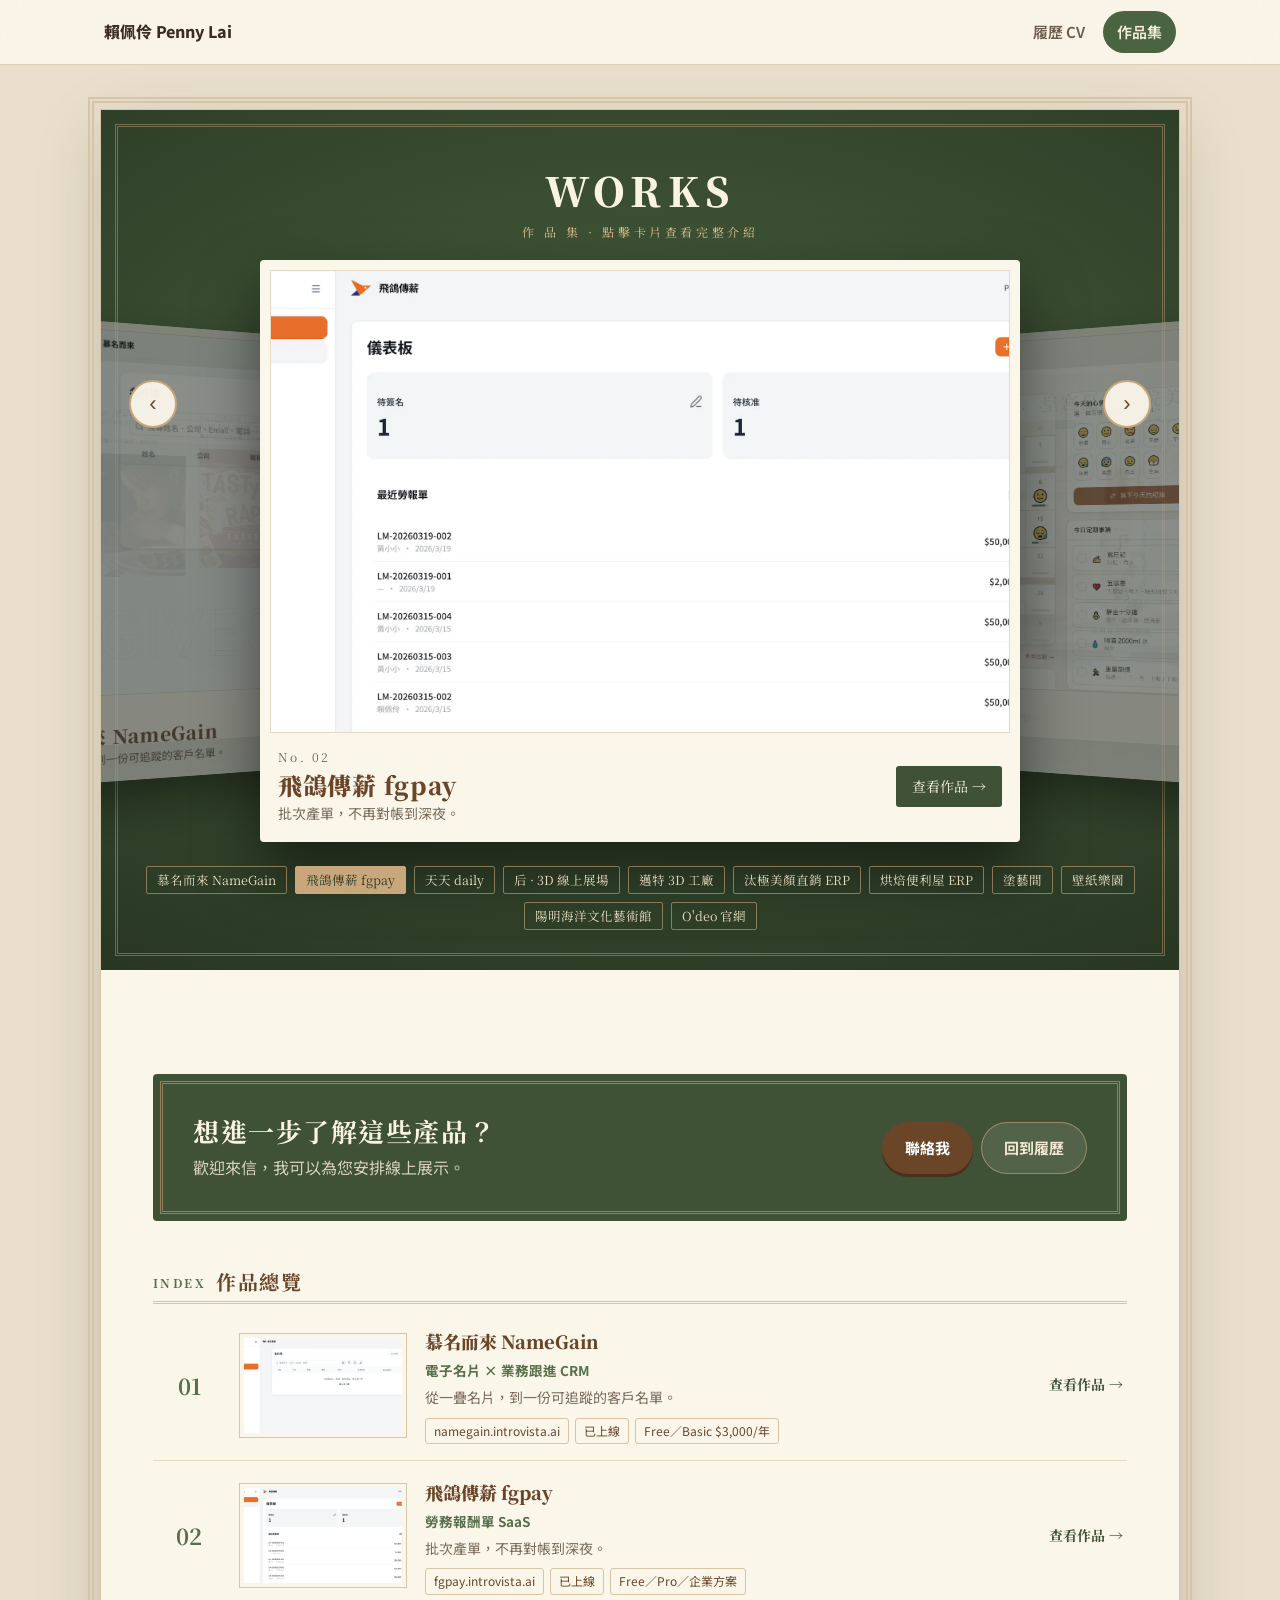
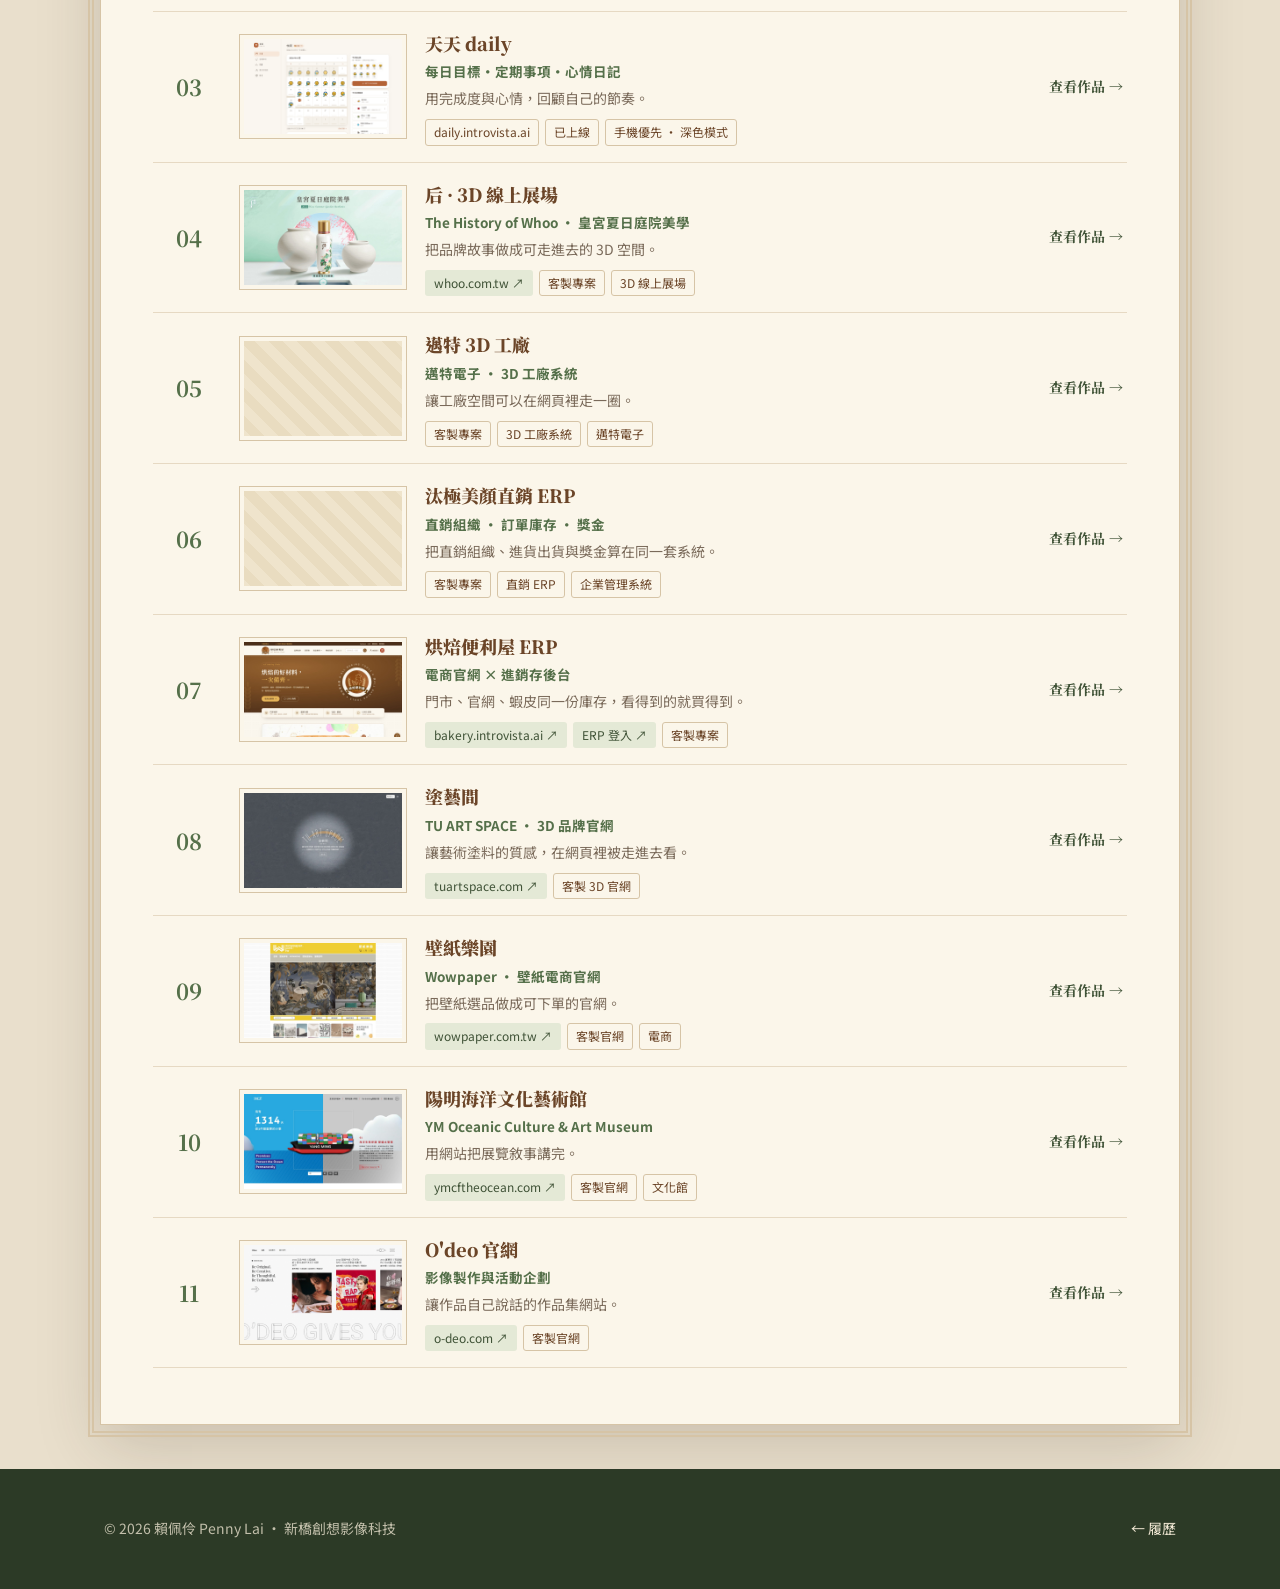
==== portfolio.html @ bb228ad2 "Add CV and portfolio static site Retro green/coffee CV page from 104 resume data, portfolio with lar" ====
<!doctype html>
<html lang="zh-Hant">
<head>
<meta charset="utf-8">
<meta name="viewport" content="width=device-width,initial-scale=1">
<title>賴佩伶 Penny Lai｜作品集</title>
<meta name="description" content="產品作品集：SaaS、客製 ERP、3D 展場與品牌官網。">
<link rel="icon" href="assets/logo/introvista-LOGO_v1.svg">
<link rel="preconnect" href="https://fonts.googleapis.com">
<link rel="preconnect" href="https://fonts.gstatic.com" crossorigin>
<link href="https://fonts.googleapis.com/css2?family=Noto+Sans+TC:wght@400;500;700;800&family=Noto+Serif+TC:wght@600;700;900&display=swap" rel="stylesheet">
<link rel="stylesheet" href="css/style.css">
<link rel="stylesheet" href="css/folio.css">
<link rel="stylesheet" href="css/carousel.css">
</head>
<body>

<header class="nav">
  <div class="wrap">
    <a class="brand" href="index.html">賴佩伶 Penny Lai</a>
    <nav class="nav-links">
      <a href="index.html">履歷 CV</a>
      <a href="portfolio.html" class="active">作品集</a>
    </nav>
  </div>
</header>

<article class="folio">


<section class="works-stage" aria-label="作品輪播">
  <div class="works-head"><h1>WORKS</h1><p>作 品 集 · 點擊卡片查看完整介紹</p></div>
  <div class="cf" id="cf"></div>
  <button class="cf-nav cf-prev" id="cf-prev" aria-label="上一個作品">‹</button>
  <button class="cf-nav cf-next" id="cf-next" aria-label="下一個作品">›</button>
  <div class="cf-dots" id="cf-dots"></div>
</section>

<div id="works-data">
<!-- ================= NAMEGAIN ================= -->
<section class="product" id="namegain" data-cover="assets/namegain/01.webp">
  <div class="wrap">
    <div class="folio-no">No. 01</div>
    <div class="p-head">
      <div>
        <img class="p-logo" src="assets/logo/namegain_logo.svg" alt="NameGain">
        <h2 class="p-title">慕名而來 NameGain<span>電子名片 × 業務跟進 CRM</span></h2>
        <p class="p-tagline">從一疊名片，到一份可追蹤的客戶名單。</p>
        <p class="p-desc">每位用戶都能免費建立自己的電子名片，透過 LINE、WhatsApp、Email 發送；收到名片的人會看到「免費製作我的電子名片」按鈕，形成病毒式擴散。業務端則能快速記錄每次交流，由 AI 自動產生破冰信，所有互動都留下軌跡。</p>
        <div class="p-meta"><span class="chip blue">namegain.introvista.ai</span><span class="chip orange">已上線</span><span class="chip">Free／Basic $3,000/年</span></div>
      </div>
      <div class="p-shot" data-lb><img src="assets/namegain/01.webp" alt="NameGain 名片簿"></div>
    </div>

    <div class="sub">
      <h3><i>FEATURES</i>功能特色</h3>
      <div class="grid g3">
        <div class="card feat"><div class="ic">01</div><h4>Linktree 式電子名片</h4><p>頭貼、標籤、聯絡按鈕、社群連結一頁呈現，附帶 Logo QR Code 可下載。</p></div>
        <div class="card feat"><div class="ic">02</div><h4>三步完成新增互動</h4><p>拍名片、語音口述交流內容，名片 OCR 與語音轉文字自動填入聯絡人欄位。</p></div>
        <div class="card feat"><div class="ic">03</div><h4>AI 破冰信</h4><p>以 Gemini 直接處理語音／圖片，生成 50 字左右的感謝或介紹信草稿，可一鍵寄出或複製到聊天。</p></div>
        <div class="card feat"><div class="ic">04</div><h4>名片簿與互動歷程</h4><p>首次／再訪自動合併，互動次數、標籤、備註與每次往來紀錄完整保存。</p></div>
        <div class="card feat"><div class="ic">05</div><h4>模板批次發信</h4><p>富文本信件模板、依標籤分群寄送，寄送狀態回寫聯絡人。</p></div>
        <div class="card feat"><div class="ic">06</div><h4>LINE 整合與待辦</h4><p>LINE LIFF／Webhook 分享名片，互動可轉為待辦事項追蹤。</p></div>
      </div>
    </div>

    <div class="sub">
      <h3><i>SCREENS</i>產品畫面</h3>
      <div class="gallery">
        <figure><img src="assets/namegain/01.webp" alt=""><figcaption>名片簿</figcaption></figure>
        <figure><img src="assets/namegain/02.webp" alt=""><figcaption>待辦事項：互動轉待辦追蹤</figcaption></figure>
      </div>
    </div>

    <div class="sub">
      <h3><i>DIFFERENTIATION</i>與市場的差異</h3>
      <div class="table-scroll">
      <table class="compare">
        <thead><tr><th></th><th>名片掃描 App</th><th>大型 CRM</th><th class="us">NameGain</th></tr></thead>
        <tbody>
          <tr><td>核心價值</td><td>把名片變成通訊錄</td><td>完整銷售管線</td><td class="us">交換名片後的「跟進」</td></tr>
          <tr><td>上手門檻</td><td>低</td><td>高，需導入與訓練</td><td class="us">三個按鈕內完成一次互動紀錄</td></tr>
          <tr><td>AI 輔助</td><td>OCR 辨識</td><td>多為進階付費</td><td class="us">OCR＋語音＋AI 破冰信</td></tr>
          <tr><td>用戶成長</td><td>靠廣告</td><td>靠業務銷售</td><td class="us">每張名片都是邀請，病毒式擴散</td></tr>
          <tr><td>在地通路</td><td>Email</td><td>Email</td><td class="us">LINE、WhatsApp、Email</td></tr>
          <tr><td>延伸</td><td>—</td><td>—</td><td class="us">與 fgpay 串接「數位足跡認證」</td></tr>
        </tbody>
      </table>
      </div>
    </div>

    <div class="sub">
      <h3><i>BUILD</i>技術與我的角色</h3>
      <div class="role-box">
        <div class="card"><h4>技術架構</h4><div class="chips"><span class="chip">Next.js</span><span class="chip">Supabase</span><span class="chip">Gemini API</span><span class="chip">LINE LIFF</span><span class="chip">Tiptap</span><span class="chip">Recharts</span><span class="chip">Cloud Run</span></div></div>
        <div class="card"><h4>我負責</h4><ul><li>病毒式成長機制與免費／付費額度設計</li><li>完整功能規格、QC 驗收清單</li><li>推薦計畫與新聞稿內容</li></ul></div>
      </div>
    </div>
  </div>
</section>

<!-- ================= FGPAY ================= -->
<section class="product" id="fgpay" data-cover="assets/fgpay/01.webp">
  <div class="wrap">
    <div class="folio-no">No. 02</div>
    <div class="p-head">
      <div>
        <img class="p-logo" src="assets/logo/fgpay-LOGO.svg" alt="fgpay">
        <h2 class="p-title">飛鴿傳薪 fgpay<span>勞務報酬單 SaaS</span></h2>
        <p class="p-tagline">批次產單，不再對帳到深夜。</p>
        <p class="p-desc">把勞務報酬單與發薪流程標準化：資方建立專案產生 QR Code，接案者掃碼填寫、手寫電子簽名、上傳證件；系統依 50 兼職薪資、9A 執行業務、9B 稿費等類型自動計算扣繳稅額與二代健保補充保費，財務與專案端看到同一份資料。</p>
        <div class="p-meta"><span class="chip blue">fgpay.introvista.ai</span><span class="chip orange">已上線</span><span class="chip">Free／Pro／企業方案</span></div>
      </div>
      <div class="p-shot" data-lb><img src="assets/fgpay/01.webp" alt="fgpay 儀表板"></div>
    </div>

    <div class="sub">
      <h3><i>FEATURES</i>功能特色</h3>
      <div class="grid g3">
        <div class="card feat"><div class="ic">01</div><h4>QR Code 掃碼填單</h4><p>每個專案一組加入連結與 QR Code，接案者手機掃碼即可填寫，免先註冊。</p></div>
        <div class="card feat"><div class="ic">02</div><h4>稅務自動計算</h4><p>依所得類別套用費用率、扣繳門檻與 2.11% 二代健保，計算結果以快照方式保存。</p></div>
        <div class="card feat"><div class="ic">03</div><h4>電子簽名與 PDF</h4><p>手寫簽名、身分證正反面上傳，自動產出正式勞報單 PDF，可整批 ZIP 下載。</p></div>
        <div class="card feat"><div class="ic">04</div><h4>狀態流程</h4><p>草稿 → 待簽名 → 已簽 → 已核准 → 已付款 → 作廢，分色顯示並提醒負責人。</p></div>
        <div class="card feat"><div class="ic">05</div><h4>一人多角</h4><p>同一帳號可同時是企業主、接案者與推廣夥伴，右上角切換視角。</p></div>
        <div class="card feat"><div class="ic">06</div><h4>夥伴分潤推廣</h4><p>推薦碼與分潤比例，搭配管理員後台的升級審核與分潤報表。</p></div>
      </div>
    </div>

    <div class="sub">
      <h3><i>SCREENS</i>產品畫面</h3>
      <div class="gallery">
        <figure><img src="assets/fgpay/01.webp" alt=""><figcaption>資方儀表板：待簽名／待核准</figcaption></figure>
        <figure><img src="assets/fgpay/02.webp" alt=""><figcaption>專案加入 QR Code</figcaption></figure>
        <figure><img src="assets/fgpay/03.webp" alt=""><figcaption>企業設定：方案與用量</figcaption></figure>
        <figure><img src="assets/fgpay/hero.webp" alt=""><figcaption>產品主視覺</figcaption></figure>
      </div>
    </div>

    <div class="sub">
      <h3><i>DIFFERENTIATION</i>與市場的差異</h3>
      <div class="table-scroll">
      <table class="compare">
        <thead><tr><th></th><th>紙本／Excel</th><th>一般薪資系統</th><th class="us">fgpay</th></tr></thead>
        <tbody>
          <tr><td>服務對象</td><td>—</td><td>正職員工</td><td class="us">短期人力、講師、接案者</td></tr>
          <tr><td>收件方式</td><td>紙本來回、補件</td><td>HR 手動建檔</td><td class="us">掃碼自填＋電子簽名＋證件上傳</td></tr>
          <tr><td>扣繳計算</td><td>人工查表易錯</td><td>多不支援 9A/9B</td><td class="us">依所得類別自動計算稅額與二代健保</td></tr>
          <tr><td>稽核留存</td><td>版本混亂</td><td>有</td><td class="us">簽署當下個資與金額快照，不可回溯竄改</td></tr>
          <tr><td>價格</td><td>人力成本</td><td>按人頭月費</td><td class="us">免費開始，依用量升級</td></tr>
        </tbody>
      </table>
      </div>
    </div>

    <div class="sub">
      <h3><i>BUILD</i>技術與我的角色</h3>
      <div class="role-box">
        <div class="card"><h4>技術架構</h4><div class="chips"><span class="chip">Next.js 14</span><span class="chip">shadcn/ui</span><span class="chip">Supabase</span><span class="chip">Zod / React Hook Form</span><span class="chip">Zustand</span><span class="chip">jsPDF</span><span class="chip">signature canvas</span><span class="chip">Resend</span></div></div>
        <div class="card"><h4>我負責</h4><ul><li>台灣勞報稅務規則整理與資料模型（Discriminated Union）</li><li>UI 設計系統 v1–v3，後續成為所有產品共用規範</li><li>全站 QC 檢查清單與驗收</li></ul></div>
      </div>
    </div>
  </div>
</section>

<!-- ================= DAILY ================= -->
<section class="product" id="daily" data-cover="assets/daily/desktop-home.png">
  <div class="wrap">
    <div class="folio-no">No. 03</div>
    <div class="p-head">
      <div>
        <img class="p-logo" src="assets/logo/daily-icon.svg" alt="daily">
        <h2 class="p-title">天天 daily<span>每日目標・定期事項・心情日記</span></h2>
        <p class="p-tagline">用完成度與心情，回顧自己的節奏。</p>
        <p class="p-desc">把今天的目標、例行事項與心情寫在同一本日記。日曆上以表情圖樣呈現每天的心情，可選擇一般日記、五感恩、觀心書等不同書寫格式，並能把紀錄分享給親友或匯出成圖片。</p>
        <div class="p-meta"><span class="chip blue">daily.introvista.ai</span><span class="chip orange">已上線</span><span class="chip">手機優先 · 深色模式</span></div>
      </div>
      <div class="p-shot" data-lb style="max-width:360px;justify-self:center"><img src="assets/daily/home.png" alt="天天 日曆首頁"></div>
    </div>

    <div class="sub">
      <h3><i>FEATURES</i>功能特色</h3>
      <div class="grid g3">
        <div class="card feat"><div class="ic">01</div><h4>心情日曆</h4><p>每日以表情圖樣標記，連續記錄天數激勵持續書寫。</p></div>
        <div class="card feat"><div class="ic">02</div><h4>多種書寫格式</h4><p>自由日記、五感恩、觀心書等模板，依當天狀態切換。</p></div>
        <div class="card feat"><div class="ic">03</div><h4>定期事項打卡</h4><p>每日／每週重複項目自動出現，完成度累計成趨勢。</p></div>
        <div class="card feat"><div class="ic">04</div><h4>回顧分析</h4><p>心情與書寫量折線圖，看出哪一段節奏走偏。</p></div>
        <div class="card feat"><div class="ic">05</div><h4>分享與匯出</h4><p>指定親友收件人分享紀錄，或把一週節奏匯出成圖片。</p></div>
        <div class="card feat"><div class="ic">06</div><h4>贊助與點數</h4><p>信用卡／超商代碼贊助，串接金流與電子發票。</p></div>
      </div>
    </div>

    <div class="sub">
      <h3><i>SCREENS</i>產品畫面</h3>
      <div class="gallery phones">
        <figure><img src="assets/daily/home.png" alt=""><figcaption>心情日曆</figcaption></figure>
        <figure><img src="assets/daily/entry.png" alt=""><figcaption>撰寫紀錄</figcaption></figure>
        <figure><img src="assets/daily/routines.png" alt=""><figcaption>定期事項</figcaption></figure>
        <figure><img src="assets/daily/insights.png" alt=""><figcaption>回顧分析</figcaption></figure>
        <figure><img src="assets/daily/shared.png" alt=""><figcaption>分享給親友</figcaption></figure>
        <figure><img src="assets/daily/settings.png" alt=""><figcaption>設定</figcaption></figure>
        <figure><img src="assets/daily/support-mobile.png" alt=""><figcaption>贊助支持</figcaption></figure>
      </div>
      <div class="gallery" style="margin-top:16px">
        <figure><img src="assets/daily/desktop-home.png" alt=""><figcaption>桌機版首頁</figcaption></figure>
        <figure><img src="assets/daily/chart-mood.png" alt=""><figcaption>心情趨勢圖</figcaption></figure>
      </div>
    </div>

    <div class="sub">
      <h3><i>DIFFERENTIATION</i>與市場的差異</h3>
      <div class="table-scroll">
      <table class="compare">
        <thead><tr><th></th><th>日記 App</th><th>習慣追蹤 App</th><th class="us">天天</th></tr></thead>
        <tbody>
          <tr><td>內容</td><td>只有文字</td><td>只有打勾</td><td class="us">日記＋定期事項＋心情合一</td></tr>
          <tr><td>書寫引導</td><td>空白頁</td><td>無</td><td class="us">五感恩、觀心書等華人熟悉的格式</td></tr>
          <tr><td>回顧</td><td>翻舊文</td><td>連續天數</td><td class="us">心情日曆＋完成度與心情折線</td></tr>
          <tr><td>社交</td><td>私密</td><td>排行榜</td><td class="us">指定親友分享、匯出圖片</td></tr>
        </tbody>
      </table>
      </div>
    </div>
    <div class="sub">
      <h3><i>BUILD</i>技術與我的角色</h3>
      <div class="role-box">
        <div class="card"><h4>技術架構</h4><div class="chips"><span class="chip">Next.js</span><span class="chip">React</span><span class="chip">Supabase</span><span class="chip">RWD 手機優先</span><span class="chip">深色模式</span><span class="chip">金流／電子發票串接</span><span class="chip">Cloud Run</span></div></div>
        <div class="card"><h4>我負責</h4><ul><li>產品規格：日記格式、心情日曆與定期事項流程</li><li>UI 設計系統延伸與深色模式規則</li><li>贊助金流、超商代碼與發票串接</li></ul></div>
      </div>
    </div>

  </div>
</section>

<!-- ================= WHOO ================= -->
<section class="product" id="whoo" data-cover="assets/works/whoo-shot.jpg" data-anim="assets/works/whoo.gif">
  <div class="wrap">
    <div class="folio-no">No. 04</div>
    <div class="p-head">
      <div>
        <h2 class="p-title">后 · 3D 線上展場<span>The History of Whoo · 皇宮夏日庭院美學</span></h2>
        <p class="p-tagline">把品牌故事做成可走進去的 3D 空間。</p>
        <p class="p-desc">為韓國皇室御用保養品牌「后」打造的網頁 3D 線上展場。訪客不必下載 App，打開瀏覽器即可漫遊皇宮夏日庭院，進入香遠亭、皇后梳妝室與藏寶閣，以空間敘事認識產品與品牌美學。負責規格、互動流程與介面，並以 2D／3D 網頁技術完成上線。</p>
        <div class="p-meta">
          <span class="chip blue"><a href="https://whoo.com.tw/202207_summer_garden/?openExternalBrowser=1" target="_blank" rel="noopener">whoo.com.tw ↗</a></span>
          <span class="chip orange">客製專案</span>
          <span class="chip">3D 線上展場</span>
        </div>
      </div>
      <div>
        <div class="p-shot" data-lb><img src="assets/works/whoo-shot.jpg" alt="后 皇宮夏日庭院美學 3D 線上展場"></div>
        <p class="mock-note"><a href="https://whoo.com.tw/202207_summer_garden/?openExternalBrowser=1" target="_blank" rel="noopener">開啟線上展場</a></p>
      </div>
    </div>

    <div class="sub">
      <h3><i>FEATURES</i>功能特色</h3>
      <div class="grid g3">
        <div class="card feat"><div class="ic">01</div><h4>瀏覽器即可進入</h4><p>無需安裝 App，手機與桌機打開網址就能逛展。</p></div>
        <div class="card feat"><div class="ic">02</div><h4>三座主題展區</h4><p>香遠亭、皇后梳妝室、藏寶閣，以空間動線帶出品牌故事。</p></div>
        <div class="card feat"><div class="ic">03</div><h4>3D 空間敘事</h4><p>把平面活動頁改成可漫遊的庭院，讓訪客用走動取代滑動。</p></div>
        <div class="card feat"><div class="ic">04</div><h4>品牌美學還原</h4><p>對齊后的皇室庭院調性，從導覽列到空間配色維持一致。</p></div>
        <div class="card feat"><div class="ic">05</div><h4>互動導覽</h4><p>點選展區切換場景，導覽與探索並行，適合活動期間的品牌體驗。</p></div>
        <div class="card feat"><div class="ic">06</div><h4>活動型上線</h4><p>配合 2022 夏日活動檔期上線，作為品牌期間限定的數位展場。</p></div>
      </div>
    </div>
    <div class="sub">
      <h3><i>SCREENS</i>運作畫面</h3>
      <figure class="live-shot"><img src="assets/works/whoo.gif" alt="" loading="lazy"><figcaption>網站實際運作畫面（GIF）</figcaption></figure>
      <div class="gallery" style="margin-top:22px"><figure><img src="assets/works/whoo-shot.jpg" alt="" loading="lazy"><figcaption>首頁畫面</figcaption></figure><figure><img src="assets/whoo/banner.png" alt=""><figcaption>活動主視覺</figcaption></figure></div>
    </div>

    <div class="sub">
      <h3><i>DIFFERENTIATION</i>與市場的差異</h3>
      <div class="table-scroll">
      <table class="compare">
        <thead><tr><th></th><th>平面活動頁</th><th>360° 環景導覽</th><th class="us">后 3D 線上展場</th></tr></thead>
        <tbody>
          <tr><td>體驗方式</td><td>上下滑動瀏覽</td><td>定點轉動視角</td><td class="us">在 3D 庭院中自由漫遊</td></tr>
          <tr><td>品牌敘事</td><td>圖文排列</td><td>單一場景</td><td class="us">三座展區串成空間動線</td></tr>
          <tr><td>進入門檻</td><td>低</td><td>低</td><td class="us">瀏覽器即可，免安裝 App</td></tr>
          <tr><td>互動深度</td><td>點擊連結</td><td>轉動畫面</td><td class="us">展區切換＋互動導覽</td></tr>
        </tbody>
      </table>
      </div>
    </div>

    <div class="sub">
      <h3><i>BUILD</i>技術與我的角色</h3>
      <div class="role-box">
        <div class="card"><h4>技術架構</h4><div class="chips"><span class="chip">Three.js（WebGL）</span><span class="chip">jQuery</span><span class="chip">RWD 手機／桌機</span><span class="chip">活動頁上線</span></div></div>
        <div class="card"><h4>我負責</h4><ul><li>線上展場規格與互動流程</li><li>展區動線與介面設計</li><li>以 2D／3D 網頁技術完成上線</li></ul></div>
      </div>
    </div>

  </div>
</section>

<!-- ================= MIGHT ================= -->
<section class="product" id="might">
  <div class="wrap">
    <div class="folio-no">No. 05</div>
    <div class="p-head">
      <div>
        <h2 class="p-title">邁特 3D 工廠<span>邁特電子 · 3D 工廠系統</span></h2>
        <p class="p-tagline">讓工廠空間可以在網頁裡走一圈。</p>
        <p class="p-desc">為邁特電子客製的 3D 工廠系統。把廠區空間做成可瀏覽的 3D 場景，讓訪客與內部人員不必到現場，就能理解產線配置與空間動線。規格、互動流程與介面由我規劃，並以 3D 網頁技術完成上線。</p>
        <div class="p-meta"><span class="chip orange">客製專案</span><span class="chip">3D 工廠系統</span><span class="chip">邁特電子</span></div>
      </div>
      <div>
        <div class="mock" aria-label="邁特 3D 工廠示意">
          <div class="mock-bar"><i></i><i></i><i></i><span>Mighty · 3D Factory</span></div>
          <div class="mock-body" style="grid-template-columns:1fr;min-height:220px">
            <div class="mock-main">
              <div class="mock-kpis"><div><small>場景</small><b>廠區</b></div><div><small>視角</small><b>漫遊</b></div><div><small>用途</small><b>導覽</b></div></div>
              <div class="mock-rows"><div>產線空間<em>3D</em></div><div>機台配置<em>可瀏覽</em></div><div>工廠動線<em>網頁進入</em></div></div>
            </div>
          </div>
        </div>
      </div>
    </div>
    <div class="sub">
      <h3><i>FEATURES</i>功能特色</h3>
      <div class="grid g3">
        <div class="card feat"><div class="ic">01</div><h4>廠區 3D 重建</h4><p>將實體工廠轉成可在瀏覽器開啟的空間，不用安裝額外軟體。</p></div>
        <div class="card feat"><div class="ic">02</div><h4>產線與動線導覽</h4><p>以走動取代平面圖，讓空間關係一次看懂。</p></div>
        <div class="card feat"><div class="ic">03</div><h4>對外展示／對內說明</h4><p>適合參訪、說明會與內部教育，減少到廠溝通成本。</p></div>
      </div>
    </div>
    <div class="sub">
      <h3><i>DIFFERENTIATION</i>與市場的差異</h3>
      <div class="table-scroll">
      <table class="compare">
        <thead><tr><th></th><th>平面圖／簡報</th><th>到廠參訪</th><th class="us">邁特 3D 工廠</th></tr></thead>
        <tbody>
          <tr><td>空間理解</td><td>需自行想像</td><td>直觀但需到場</td><td class="us">網頁內直觀漫遊</td></tr>
          <tr><td>時間成本</td><td>低</td><td>高（交通與接待）</td><td class="us">低，隨時開啟</td></tr>
          <tr><td>分享方式</td><td>寄送檔案</td><td>無法分享</td><td class="us">一個連結即可分享</td></tr>
          <tr><td>適用情境</td><td>內部文件</td><td>重要參訪</td><td class="us">參訪前導覽、說明會、內部教育</td></tr>
        </tbody>
      </table>
      </div>
    </div>

    <div class="sub">
      <h3><i>BUILD</i>技術與我的角色</h3>
      <div class="role-box">
        <div class="card"><h4>技術架構</h4><div class="chips"><span class="chip">3D 網頁（WebGL）</span><span class="chip">場景導覽互動</span><span class="chip">RWD</span></div></div>
        <div class="card"><h4>我負責</h4><ul><li>系統規格與互動流程規劃</li><li>介面設計</li><li>3D 網頁技術實作與上線</li></ul></div>
      </div>
    </div>

  </div>
</section>

<!-- ================= TAICHI ================= -->
<section class="product" id="taichi">
  <div class="wrap">
    <div class="folio-no">No. 06</div>
    <div class="p-head">
      <div>
        <h2 class="p-title">汰極美顏直銷 ERP<span>直銷組織 · 訂單庫存 · 獎金</span></h2>
        <p class="p-tagline">把直銷組織、進貨出貨與獎金算在同一套系統。</p>
        <p class="p-desc">為美顏直銷品牌「汰極美顏」客製的 ERP。直銷產業的痛點是會員層級、推薦關係、訂單與獎金彼此綁在一起，一般進銷存無法一次處理。系統依組織流程設計模組與權限，讓訂單、庫存與獎金可在同一平台追蹤。</p>
        <div class="p-meta"><span class="chip orange">客製專案</span><span class="chip">直銷 ERP</span><span class="chip">企業管理系統</span></div>
      </div>
      <div>
        <div class="mock" aria-label="直銷 ERP 示意">
          <div class="mock-bar"><i></i><i></i><i></i><span>汰極美顏 ERP</span></div>
          <div class="mock-body">
            <div class="mock-side"><b class="on">總覽</b><b>會員</b><b>訂單</b><b>庫存</b><b>獎金</b></div>
            <div class="mock-main">
              <div class="mock-kpis"><div><small>訂單</small><b>▲</b></div><div><small>庫存</small><b>▲</b></div><div><small>獎金</small><b>▲</b></div></div>
              <div class="mock-rows"><div>直銷會員與推薦關係<em>組織</em></div><div>進銷存與出貨<em>庫存</em></div><div>獎金與層級結算<em>結算</em></div></div>
            </div>
          </div>
        </div>
      </div>
    </div>
    <div class="sub">
      <h3><i>FEATURES</i>功能特色</h3>
      <div class="grid g3">
        <div class="card feat"><div class="ic">01</div><h4>直銷組織</h4><p>會員層級與推薦關係可查，權責留在系統裡而不是 Excel。</p></div>
        <div class="card feat"><div class="ic">02</div><h4>訂單與庫存</h4><p>進貨、出貨、庫存連動，避免只記業績、漏記貨況。</p></div>
        <div class="card feat"><div class="ic">03</div><h4>獎金同平台</h4><p>獎金與層級規則寫進系統，與訂單一起追蹤，減少對帳。</p></div>
      </div>
    </div>
    <div class="sub">
      <h3><i>DIFFERENTIATION</i>與市場的差異</h3>
      <div class="table-scroll">
      <table class="compare">
        <thead><tr><th></th><th>一般進銷存</th><th>Excel 管理</th><th class="us">汰極美顏 ERP</th></tr></thead>
        <tbody>
          <tr><td>組織關係</td><td>不支援</td><td>人工維護、易出錯</td><td class="us">會員層級與推薦關係內建</td></tr>
          <tr><td>獎金計算</td><td>需另外計算</td><td>公式易錯、難稽核</td><td class="us">規則寫進系統，與訂單一起結算</td></tr>
          <tr><td>訂單與庫存</td><td>有</td><td>分散在多份檔案</td><td class="us">進貨、出貨、庫存連動</td></tr>
          <tr><td>權限</td><td>通用角色</td><td>無</td><td class="us">依直銷組織流程設計模組與權限</td></tr>
        </tbody>
      </table>
      </div>
    </div>

    <div class="sub">
      <h3><i>BUILD</i>技術與我的角色</h3>
      <div class="role-box">
        <div class="card"><h4>技術架構</h4><div class="chips"><span class="chip">Web ERP</span><span class="chip">角色權限</span><span class="chip">訂單／庫存模組</span><span class="chip">獎金結算</span><span class="chip">報表</span></div></div>
        <div class="card"><h4>我負責</h4><ul><li>直銷流程訪談與需求整理</li><li>模組與權限架構設計</li><li>介面設計與系統上線</li></ul></div>
      </div>
    </div>

  </div>
</section>

<!-- ================= BAKERY ================= -->
<section class="product" id="bakery" data-cover="assets/works/bakery-shot.jpg" data-anim="assets/works/bakery.gif">
  <div class="wrap">
    <div class="folio-no">No. 07</div>
    <div class="p-head">
      <div>
        <h2 class="p-title">烘焙便利屋 ERP<span>電商官網 × 進銷存後台</span></h2>
        <p class="p-tagline">門市、官網、蝦皮同一份庫存，看得到的就買得到。</p>
        <p class="p-desc">為烘焙材料行「烘焙便利屋」建置電商與 ERP。前台販售原料、器具、模具與包裝；後台管理商品、訂單與庫存。冷藏／冷凍與常溫分箱寄送，門市與網路共用庫存，避免超賣。負責規格、介面與系統上線。</p>
        <div class="p-meta">
          <span class="chip blue"><a href="https://bakery.introvista.ai/" target="_blank" rel="noopener">bakery.introvista.ai ↗</a></span>
          <span class="chip blue"><a href="https://erp.bakery.introvista.ai/login" target="_blank" rel="noopener">ERP 登入 ↗</a></span>
          <span class="chip orange">客製專案</span>
        </div>
      </div>
      <div class="p-shot" data-lb><img src="assets/works/bakery.jpg" alt="烘焙便利屋官網"></div>
    </div>
    <div class="sub">
      <h3><i>FEATURES</i>功能特色</h3>
      <div class="grid g3">
        <div class="card feat"><div class="ic">01</div><h4>通路庫存合一</h4><p>門市、官網、蝦皮同一份庫存，前台賣得出去、後台扣得到帳。</p></div>
        <div class="card feat"><div class="ic">02</div><h4>溫層分箱出貨</h4><p>冷藏、冷凍與常溫分開寄送，符合烘焙材料的物流需求。</p></div>
        <div class="card feat"><div class="ic">03</div><h4>前台＋ERP</h4><p>購物網站與管理後台分開網域，店員與顧客各走各的入口。</p></div>
      </div>
    </div>
    <div class="sub">
      <h3><i>SCREENS</i>運作畫面</h3>
      <figure class="live-shot"><img src="assets/works/bakery.gif" alt="" loading="lazy"><figcaption>網站實際運作畫面（GIF）</figcaption></figure>
      <div class="gallery" style="margin-top:22px"><figure><img src="assets/works/bakery-shot.jpg" alt="" loading="lazy"><figcaption>首頁畫面</figcaption></figure></div>
    </div>

    <div class="sub">
      <h3><i>DIFFERENTIATION</i>與市場的差異</h3>
      <div class="table-scroll">
      <table class="compare">
        <thead><tr><th></th><th>綜合電商平台</th><th>單純門市 POS</th><th class="us">烘焙便利屋</th></tr></thead>
        <tbody>
          <tr><td>庫存</td><td>各平台各一份</td><td>只管門市</td><td class="us">門市＋官網＋蝦皮同一份庫存</td></tr>
          <tr><td>物流</td><td>統一運費規則</td><td>—</td><td class="us">冷藏、冷凍、常溫分箱寄送</td></tr>
          <tr><td>後台</td><td>平台後台</td><td>POS 機</td><td class="us">自有 ERP 管商品、訂單與庫存</td></tr>
          <tr><td>品牌</td><td>平台樣板</td><td>—</td><td class="us">自有網域與品牌形象</td></tr>
        </tbody>
      </table>
      </div>
    </div>

    <div class="sub">
      <h3><i>BUILD</i>技術與我的角色</h3>
      <div class="role-box">
        <div class="card"><h4>技術架構</h4><div class="chips"><span class="chip">Next.js</span><span class="chip">React</span><span class="chip">電商前台</span><span class="chip">ERP 後台（獨立網域）</span><span class="chip">LINE 詢問</span></div></div>
        <div class="card"><h4>我負責</h4><ul><li>電商與 ERP 系統規格</li><li>前台與後台介面設計</li><li>系統建置與上線</li></ul></div>
      </div>
    </div>

  </div>
</section>

<!-- ================= TUART ================= -->
<section class="product" id="tuart" data-cover="assets/works/tuart-shot.jpg" data-anim="assets/works/tuart.gif">
  <div class="wrap">
    <div class="folio-no">No. 08</div>
    <div class="p-head">
      <div>
        <h2 class="p-title">塗藝間<span>TU ART SPACE · 3D 品牌官網</span></h2>
        <p class="p-tagline">讓藝術塗料的質感，在網頁裡被走進去看。</p>
        <p class="p-desc">為藝術塗料品牌「塗藝間」製作 3D 官網。品牌主打漆塗料建材、油漆工程與彩繪美學，官網不只放平面作品，而是用 3D／空間瀏覽讓訪客感受牆面質地與空間氛圍。負責網站規格、互動與上線。</p>
        <div class="p-meta">
          <span class="chip blue"><a href="https://www.tuartspace.com/" target="_blank" rel="noopener">tuartspace.com ↗</a></span>
          <span class="chip orange">客製 3D 官網</span>
        </div>
      </div>
      <div>
        <div class="p-shot" data-lb><img src="assets/works/tuart-shot.jpg" alt="塗藝間 3D 官網首頁"></div>
        <p class="mock-note"><a href="https://www.tuartspace.com/" target="_blank" rel="noopener">開啟官網</a></p>
      </div>
    </div>
    <div class="sub">
      <h3><i>FEATURES</i>功能特色</h3>
      <div class="grid g3">
        <div class="card feat"><div class="ic">01</div><h4>3D 空間首頁</h4><p>以 Three.js 場景呈現品牌，進站即感受牆面質地與空間氛圍。</p></div>
        <div class="card feat"><div class="ic">02</div><h4>品牌導覽</h4><p>ABOUT、WORKS、COURSE 分區，作品與課程各自整理。</p></div>
        <div class="card feat"><div class="ic">03</div><h4>預約入口</h4><p>右上角 BOOK 預約按鈕，從欣賞直接走到詢問。</p></div>
        <div class="card feat"><div class="ic">04</div><h4>三大服務</h4><p>漆塗料建材、油漆工程、彩繪美學，一眼看懂品牌範圍。</p></div>
        <div class="card feat"><div class="ic">05</div><h4>沉浸式動態</h4><p>載入與轉場動畫，讓網站本身就像一件作品。</p></div>
        <div class="card feat"><div class="ic">06</div><h4>RWD</h4><p>手機與桌機都能完整瀏覽 3D 內容。</p></div>
      </div>
    </div>

    <div class="sub">
      <h3><i>SCREENS</i>運作畫面</h3>
      <figure class="live-shot"><img src="assets/works/tuart.gif" alt="" loading="lazy"><figcaption>網站實際運作畫面（GIF）</figcaption></figure>
      <div class="gallery" style="margin-top:22px"><figure><img src="assets/works/tuart-shot.jpg" alt="" loading="lazy"><figcaption>首頁畫面</figcaption></figure></div>
    </div>

    <div class="sub">
      <h3><i>DIFFERENTIATION</i>與市場的差異</h3>
      <div class="table-scroll">
      <table class="compare">
        <thead><tr><th></th><th>一般形象官網</th><th>社群粉專</th><th class="us">塗藝間 3D 官網</th></tr></thead>
        <tbody>
          <tr><td>質感呈現</td><td>平面照片</td><td>貼文照片</td><td class="us">3D 空間感受牆面質地</td></tr>
          <tr><td>作品整理</td><td>相簿式</td><td>被時間軸洗掉</td><td class="us">作品、課程分類呈現</td></tr>
          <tr><td>品牌印象</td><td>樣板化</td><td>—</td><td class="us">沉浸式首頁，網站即作品</td></tr>
          <tr><td>轉換</td><td>聯絡表單</td><td>私訊</td><td class="us">BOOK 預約入口</td></tr>
        </tbody>
      </table>
      </div>
    </div>

    <div class="sub">
      <h3><i>BUILD</i>技術與我的角色</h3>
      <div class="role-box">
        <div class="card"><h4>技術架構</h4><div class="chips"><span class="chip">Next.js</span><span class="chip">React</span><span class="chip">Three.js（WebGL）</span><span class="chip">RWD</span></div></div>
        <div class="card"><h4>我負責</h4><ul><li>網站規格與互動設計</li><li>3D 場景與介面呈現</li><li>上線與維運</li></ul></div>
      </div>
    </div>

  </div>
</section>

<!-- ================= WOWPAPER ================= -->
<section class="product" id="wowpaper" data-cover="assets/works/wowpaper-shot.jpg" data-anim="assets/works/wowpaper.gif">
  <div class="wrap">
    <div class="folio-no">No. 09</div>
    <div class="p-head">
      <div>
        <h2 class="p-title">壁紙樂園<span>Wowpaper · 壁紙電商官網</span></h2>
        <p class="p-tagline">把壁紙選品做成可下單的官網。</p>
        <p class="p-desc">為壁紙品牌「壁紙樂園」建置電商官網。商品涵蓋仿石材、木紋、漆藝等建材類壁紙，以米／捲計價，讓訪客在網站上看款式、看價格、直接選購。負責網站規格、商品呈現與上線。</p>
        <div class="p-meta">
          <span class="chip blue"><a href="https://www.wowpaper.com.tw/" target="_blank" rel="noopener">wowpaper.com.tw ↗</a></span>
          <span class="chip orange">客製官網</span>
          <span class="chip">電商</span>
        </div>
      </div>
      <div class="p-shot" data-lb><img src="assets/works/wowpaper.webp" alt="壁紙樂園官網"></div>
    </div>
    <div class="sub">
      <h3><i>FEATURES</i>功能特色</h3>
      <div class="grid g3">
        <div class="card feat"><div class="ic">01</div><h4>壁紙分類選購</h4><p>仿石材、木紋、漆藝等建材類壁紙分類陳列。</p></div>
        <div class="card feat"><div class="ic">02</div><h4>四種快速搜尋</h4><p>種類、顏色、風格、價格搜尋，快速縮小選擇範圍。</p></div>
        <div class="card feat"><div class="ic">03</div><h4>米／捲計價</h4><p>依壁紙實際販售單位標價，看款式也看得到價格。</p></div>
        <div class="card feat"><div class="ic">04</div><h4>品牌消息</h4><p>WOWNEWS 專區發布新品與案例。</p></div>
        <div class="card feat"><div class="ic">05</div><h4>線上客服</h4><p>「讓我們協助您解決問題」入口，選購有疑問即時詢問。</p></div>
        <div class="card feat"><div class="ic">06</div><h4>動態視覺</h4><p>GSAP 動畫讓大圖壁紙主視覺更有層次。</p></div>
      </div>
    </div>

    <div class="sub">
      <h3><i>SCREENS</i>運作畫面</h3>
      <figure class="live-shot"><img src="assets/works/wowpaper.gif" alt="" loading="lazy"><figcaption>網站實際運作畫面（GIF）</figcaption></figure>
      <div class="gallery" style="margin-top:22px"><figure><img src="assets/works/wowpaper-shot.jpg" alt="" loading="lazy"><figcaption>首頁畫面</figcaption></figure></div>
    </div>

    <div class="sub">
      <h3><i>DIFFERENTIATION</i>與市場的差異</h3>
      <div class="table-scroll">
      <table class="compare">
        <thead><tr><th></th><th>實體門市型錄</th><th>綜合電商平台</th><th class="us">壁紙樂園官網</th></tr></thead>
        <tbody>
          <tr><td>選款方式</td><td>翻樣本冊</td><td>混在大量商品中</td><td class="us">種類／顏色／風格／價格四種篩選</td></tr>
          <tr><td>計價</td><td>現場估價</td><td>單一規格</td><td class="us">依米／捲計價</td></tr>
          <tr><td>品牌呈現</td><td>—</td><td>平台樣板</td><td class="us">自有品牌視覺與大圖展示</td></tr>
          <tr><td>服務</td><td>到店詢問</td><td>平台客服</td><td class="us">官網內直接詢問</td></tr>
        </tbody>
      </table>
      </div>
    </div>

    <div class="sub">
      <h3><i>BUILD</i>技術與我的角色</h3>
      <div class="role-box">
        <div class="card"><h4>技術架構</h4><div class="chips"><span class="chip">jQuery</span><span class="chip">GSAP</span><span class="chip">RequireJS</span><span class="chip">GTM／Meta Pixel 追蹤</span><span class="chip">RWD</span></div></div>
        <div class="card"><h4>我負責</h4><ul><li>網站規格與商品分類規劃</li><li>商品呈現與搜尋介面</li><li>上線與追蹤設定</li></ul></div>
      </div>
    </div>

  </div>
</section>

<!-- ================= YMCF ================= -->
<section class="product" id="ymcf" data-cover="assets/works/ymcf-shot.jpg" data-anim="assets/works/ymcf.gif">
  <div class="wrap">
    <div class="folio-no">No. 10</div>
    <div class="p-head">
      <div>
        <h2 class="p-title">陽明海洋文化藝術館<span>YM Oceanic Culture &amp; Art Museum</span></h2>
        <p class="p-tagline">用網站把展覽敘事講完。</p>
        <p class="p-desc">為陽明海洋文化藝術館建置活動／展覽官網。館舍位於基隆港西街歷史建築，推廣海洋文化與藝術；網站以「海有 1314 天做 3 件最重要的小事」為主軸，串起展覽、工作坊與永續計畫。負責網站規格、敘事結構與上線。</p>
        <div class="p-meta">
          <span class="chip blue"><a href="https://ymcftheocean.com/" target="_blank" rel="noopener">ymcftheocean.com ↗</a></span>
          <span class="chip orange">客製官網</span>
          <span class="chip">文化館</span>
        </div>
      </div>
      <div class="p-shot" data-lb><img src="assets/works/ymcf.jpg" alt="陽明海洋文化藝術館官網"></div>
    </div>
    <div class="sub">
      <h3><i>FEATURES</i>功能特色</h3>
      <div class="grid g3">
        <div class="card feat"><div class="ic">01</div><h4>主題敘事首頁</h4><p>以「海有 1314 天做 3 件最重要的小事」貫穿全站。</p></div>
        <div class="card feat"><div class="ic">02</div><h4>章節式滾動</h4><p>01–04 章節切換，一路往下讀就是一個完整故事。</p></div>
        <div class="card feat"><div class="ic">03</div><h4>展覽與計畫串聯</h4><p>展覽、工作坊、Re-thinking 永續計畫在同一條敘事線上。</p></div>
        <div class="card feat"><div class="ic">04</div><h4>中英雙語</h4><p>右上角 EN 切換，服務國際訪客。</p></div>
        <div class="card feat"><div class="ic">05</div><h4>動態插畫</h4><p>貨櫃船、雲朵等插畫搭配 GSAP 動畫。</p></div>
        <div class="card feat"><div class="ic">06</div><h4>RWD</h4><p>手機上也維持章節式閱讀體驗。</p></div>
      </div>
    </div>

    <div class="sub">
      <h3><i>SCREENS</i>運作畫面</h3>
      <figure class="live-shot"><img src="assets/works/ymcf.gif" alt="" loading="lazy"><figcaption>網站實際運作畫面（GIF）</figcaption></figure>
      <div class="gallery" style="margin-top:22px"><figure><img src="assets/works/ymcf-shot.jpg" alt="" loading="lazy"><figcaption>首頁畫面</figcaption></figure></div>
    </div>

    <div class="sub">
      <h3><i>DIFFERENTIATION</i>與市場的差異</h3>
      <div class="table-scroll">
      <table class="compare">
        <thead><tr><th></th><th>一般場館官網</th><th>社群貼文</th><th class="us">陽明海洋官網</th></tr></thead>
        <tbody>
          <tr><td>內容組織</td><td>公告列表</td><td>零散貼文</td><td class="us">以單一主題串起展覽與計畫</td></tr>
          <tr><td>閱讀體驗</td><td>文字公告</td><td>短內容</td><td class="us">章節式滾動＋動態插畫</td></tr>
          <tr><td>語言</td><td>多為單語</td><td>—</td><td class="us">中英雙語</td></tr>
          <tr><td>品牌記憶</td><td>低</td><td>短暫</td><td class="us">「1314 天」主題好記易傳</td></tr>
        </tbody>
      </table>
      </div>
    </div>

    <div class="sub">
      <h3><i>BUILD</i>技術與我的角色</h3>
      <div class="role-box">
        <div class="card"><h4>技術架構</h4><div class="chips"><span class="chip">jQuery</span><span class="chip">GSAP</span><span class="chip">RequireJS</span><span class="chip">中英雙語</span><span class="chip">RWD</span></div></div>
        <div class="card"><h4>我負責</h4><ul><li>網站規格與敘事結構</li><li>章節與互動動線設計</li><li>上線</li></ul></div>
      </div>
    </div>

  </div>
</section>

<!-- ================= ODEO ================= -->
<section class="product" id="odeo" data-cover="assets/works/odeo-shot.jpg" data-anim="assets/works/odeo.gif">
  <div class="wrap">
    <div class="folio-no">No. 11</div>
    <div class="p-head">
      <div>
        <h2 class="p-title">O'deo 官網<span>影像製作與活動企劃</span></h2>
        <p class="p-tagline">讓作品自己說話的作品集網站。</p>
        <p class="p-desc">為影像與活動公司 O'deo 建置官方網站。首頁以作品牆呈現品牌短影音、記者會與活動紀錄（王品、夏慕尼、MINI 等），對齊「Be Original. Be Creative. Be Thoughtful. Be Unlimited.」的定位。負責網站規格、作品呈現與上線。</p>
        <div class="p-meta">
          <span class="chip blue"><a href="https://o-deo.com/" target="_blank" rel="noopener">o-deo.com ↗</a></span>
          <span class="chip orange">客製官網</span>
        </div>
      </div>
      <div class="p-shot" data-lb><img src="assets/works/odeo.jpg" alt="O'deo 官網作品"></div>
    </div>
    <div class="sub">
      <h3><i>FEATURES</i>功能特色</h3>
      <div class="grid g3">
        <div class="card feat"><div class="ic">01</div><h4>作品牆首頁</h4><p>品牌短影音、記者會與活動紀錄以大圖牆呈現。</p></div>
        <div class="card feat"><div class="ic">02</div><h4>品牌 DNA</h4><p>「Be Original. Be Creative. Be Thoughtful. Be Unlimited.」定位區塊。</p></div>
        <div class="card feat"><div class="ic">03</div><h4>經典案例分類</h4><p>依廣告、社群、活動等類型整理案例。</p></div>
        <div class="card feat"><div class="ic">04</div><h4>動態輪播</h4><p>Slider Revolution／Swiper 呈現影像作品。</p></div>
        <div class="card feat"><div class="ic">05</div><h4>背景影片</h4><p>背景影片與幻燈片強化影像公司的質感。</p></div>
        <div class="card feat"><div class="ic">06</div><h4>後台自行更新</h4><p>WordPress 後台可自行上稿新作品。</p></div>
      </div>
    </div>

    <div class="sub">
      <h3><i>SCREENS</i>運作畫面</h3>
      <figure class="live-shot"><img src="assets/works/odeo.gif" alt="" loading="lazy"><figcaption>網站實際運作畫面（GIF）</figcaption></figure>
      <div class="gallery" style="margin-top:22px"><figure><img src="assets/works/odeo-shot.jpg" alt="" loading="lazy"><figcaption>首頁畫面</figcaption></figure></div>
    </div>

    <div class="sub">
      <h3><i>DIFFERENTIATION</i>與市場的差異</h3>
      <div class="table-scroll">
      <table class="compare">
        <thead><tr><th></th><th>影音平台頻道</th><th>一般公司官網</th><th class="us">O'deo 官網</th></tr></thead>
        <tbody>
          <tr><td>作品呈現</td><td>依時間堆疊</td><td>文字介紹為主</td><td class="us">作品牆＋案例分類</td></tr>
          <tr><td>品牌定位</td><td>無</td><td>制式介紹</td><td class="us">品牌 DNA 宣言區塊</td></tr>
          <tr><td>內容更新</td><td>平台限制</td><td>需工程協助</td><td class="us">WordPress 後台自行更新</td></tr>
          <tr><td>客戶印象</td><td>零散</td><td>平淡</td><td class="us">影像感強的動態首頁</td></tr>
        </tbody>
      </table>
      </div>
    </div>

    <div class="sub">
      <h3><i>BUILD</i>技術與我的角色</h3>
      <div class="role-box">
        <div class="card"><h4>技術架構</h4><div class="chips"><span class="chip">WordPress</span><span class="chip">Slider Revolution</span><span class="chip">Swiper</span><span class="chip">GSAP</span><span class="chip">jQuery</span><span class="chip">RWD</span></div></div>
        <div class="card"><h4>我負責</h4><ul><li>網站規格與資訊架構</li><li>作品呈現與版面設計</li><li>上線與後台交接</li></ul></div>
      </div>
    </div>

  </div>
</section>

</div>

<!-- ================= CUSTOM ================= -->
<section class="section" id="custom">
  <div class="wrap">
    <div class="gallery" id="custom-gallery">
      <figure><img src="assets/custom/01.png" alt="" onerror="this.parentNode.remove()"></figure>
      <figure><img src="assets/custom/02.png" alt="" onerror="this.parentNode.remove()"></figure>
      <figure><img src="assets/custom/03.png" alt="" onerror="this.parentNode.remove()"></figure>
      <figure><img src="assets/custom/04.png" alt="" onerror="this.parentNode.remove()"></figure>
    </div>
    <div class="cta-band" style="margin-top:48px">
      <div><h3>想進一步了解這些產品？</h3><p>歡迎來信，我可以為您安排線上展示。</p></div>
      <div class="chips"><a class="btn btn-primary" href="mailto:x94qo4xu6@gmail.com">聯絡我</a><a class="btn btn-dark" href="index.html">回到履歷</a></div>
    </div>

    <div class="wl" aria-label="作品總覽">
      <h3 class="wl-h"><i>INDEX</i>作品總覽</h3>
      <ol class="wl-list" id="works-list"></ol>
    </div>
  </div>
</section>

</article>

<footer class="foot">
  <div class="wrap">
    <span>© 2026 賴佩伶 Penny Lai · 新橋創想影像科技</span>
    <span><a href="index.html">← 履歷</a></span>
  </div>
</footer>


<div class="wm" id="wm" role="dialog" aria-modal="true" aria-label="作品詳細介紹">
  <div class="wm-sheet folio">
    <div class="wm-bar"><span class="wm-no"></span><div class="btns"><button class="wm-prev">‹ 上一個</button><button class="wm-next">下一個 ›</button><button class="wm-close">關閉 ✕</button></div></div>
    <div class="wm-body"></div>
  </div>
</div>

<div class="lb" id="lb" role="dialog" aria-modal="true"><img alt=""><p></p></div>
<script src="js/works.js"></script>
</body>
</html>
---- css/style.css ----
:root{
  --blue:#4a6340; --blue-deep:#2c3a26; --blue-tint:#e4e9d6;
  --orange:#8b5a34; --orange-tint:#f1e3cf;
  --ink:#3a2c22; --ink-2:#6b5a4b; --ink-3:#9a8875;
  --line:#dccdb6; --paper:#f3ead9; --card:#fbf6ea;
  --radius:8px; --shadow:0 1px 0 rgba(58,44,34,.06),0 6px 18px rgba(58,44,34,.08);
  --max:1120px;
}
*{box-sizing:border-box}
html{scroll-behavior:smooth;scroll-padding-top:84px}
body{margin:0;background-image:radial-gradient(rgba(139,90,52,.06) 1px,transparent 1px);background-size:4px 4px;font-family:"Noto Sans TC","PingFang TC","Microsoft JhengHei",system-ui,sans-serif;color:var(--ink);background:var(--paper);line-height:1.7;-webkit-font-smoothing:antialiased}
img{max-width:100%;display:block}
a{color:var(--blue);text-decoration:none}
a:hover{text-decoration:underline}
h1,h2,h3,h4{line-height:1.3;margin:0;font-weight:700;letter-spacing:.03em;font-family:"Noto Serif TC",Georgia,serif}
p{margin:0}
.wrap{max-width:var(--max);margin:0 auto;padding:0 24px}
@media(max-width:640px){.wrap{padding:0 16px}}

/* nav */
.nav{position:sticky;top:0;z-index:50;background:rgba(251,246,234,.94);backdrop-filter:saturate(1.4) blur(12px);border-bottom:1px solid var(--line)}
.nav .wrap{display:flex;align-items:center;justify-content:space-between;height:64px;gap:16px}
.brand{display:flex;align-items:center;font-weight:800;color:var(--ink);white-space:nowrap}
.brand:hover{text-decoration:none}
.nav-links{display:flex;gap:4px}
.nav-links a{padding:8px 14px;border-radius:999px;color:var(--ink-2);font-weight:600;font-size:15px}
.nav-links a:hover{background:var(--paper);text-decoration:none}
.nav-links a.active{background:var(--blue);color:#f6ecd8}

/* common */
.eyebrow{font-size:12px;font-weight:700;letter-spacing:.22em;color:var(--blue);font-family:"Noto Serif TC",Georgia,serif;text-transform:uppercase}
.section{padding:72px 0}
.section-head{margin-bottom:32px}
.section-head h2{font-size:clamp(26px,3.4vw,34px);margin-top:6px}
.section-head p{color:var(--ink-2);margin-top:10px;max-width:720px}
.card{background:var(--card);border:1px solid var(--line);border-radius:var(--radius);box-shadow:var(--shadow)}
.chip{display:inline-flex;align-items:center;padding:4px 12px;border-radius:999px;font-size:13px;font-weight:600;background:var(--paper);border:1px solid var(--line);color:var(--ink-2)}
.chip.blue{background:var(--blue-tint);border-color:transparent;color:var(--blue)}
.chip.orange{background:var(--orange-tint);border-color:transparent;color:var(--orange)}
.chips{display:flex;flex-wrap:wrap;gap:8px}
.btn{display:inline-flex;align-items:center;gap:8px;padding:12px 22px;border-radius:999px;font-weight:700;font-size:15px;border:1px solid transparent;transition:transform .15s,box-shadow .15s}
.btn:hover{text-decoration:none;transform:translateY(-1px)}
.btn-primary{background:var(--orange);color:#fff;box-shadow:0 3px 0 #5e3c22}
.btn-ghost{background:var(--card);color:var(--blue);border-color:var(--line)}
.btn-dark{background:rgba(255,255,255,.1);color:#fff;border-color:rgba(255,255,255,.25)}
.grid{display:grid;gap:20px}
.g2{grid-template-columns:repeat(2,minmax(0,1fr))}
.g3{grid-template-columns:repeat(3,minmax(0,1fr))}
.g4{grid-template-columns:repeat(4,minmax(0,1fr))}
@media(max-width:900px){.g3,.g4{grid-template-columns:repeat(2,minmax(0,1fr))}}
@media(max-width:640px){.g2,.g3,.g4{grid-template-columns:1fr}}

/* ===== CV ===== */
.cv-hero{background:radial-gradient(120% 90% at 85% 0%,#25339f 0%,var(--blue-deep) 55%,#070b35 100%);color:#fff;position:relative;overflow:hidden}
.cv-hero::after{content:"";position:absolute;right:-120px;bottom:-160px;width:420px;height:420px;background:var(--orange);opacity:.18;border-radius:48px;transform:rotate(24deg)}
.cv-hero .wrap{display:grid;grid-template-columns:200px 1fr;gap:40px;align-items:center;padding-top:72px;padding-bottom:72px;position:relative;z-index:1}
.avatar{width:200px;height:200px;border-radius:50%;object-fit:cover;border:4px solid rgba(255,255,255,.9);box-shadow:0 12px 40px rgba(0,0,0,.35)}
.cv-hero h1{font-size:clamp(34px,5vw,52px)}
.cv-hero h1 small{font-size:.5em;font-weight:600;opacity:.75;margin-left:10px}
.cv-hero .role{font-size:18px;color:#ffb98c;font-weight:700;margin-top:8px}
.cv-hero .lead{margin-top:16px;color:rgba(255,255,255,.82);max-width:640px}
.cv-hero .chips{margin-top:18px}
.cv-hero .chip{background:rgba(255,255,255,.1);border-color:rgba(255,255,255,.18);color:#fff}
.contact-row{display:flex;flex-wrap:wrap;gap:12px;margin-top:24px}
@media(max-width:760px){.cv-hero .wrap{grid-template-columns:1fr;text-align:left;gap:24px}.avatar{width:132px;height:132px}}

.stats{display:grid;grid-template-columns:repeat(4,1fr);gap:16px;margin-top:-36px;position:relative;z-index:2}
.stat{padding:22px 24px}
.stat b{display:block;font-size:30px;color:var(--blue);line-height:1.1}
.stat span{font-size:14px;color:var(--ink-2)}
@media(max-width:760px){.stats{grid-template-columns:repeat(2,1fr)}}

.cv-layout{display:grid;grid-template-columns:minmax(0,1fr) 340px;gap:28px;align-items:start}
@media(max-width:960px){.cv-layout{grid-template-columns:1fr}}
.block{padding:28px}
.block+.block{margin-top:24px}
.block h3{font-size:20px;display:flex;align-items:center;gap:10px;margin-bottom:18px}
.block h3::before{content:"";width:6px;height:20px;border-radius:3px;background:var(--orange)}

.timeline{position:relative;padding-left:22px}
.timeline::before{content:"";position:absolute;left:5px;top:6px;bottom:6px;width:2px;background:var(--line)}
.t-item{position:relative;padding-bottom:22px}
.t-item:last-child{padding-bottom:0}
.t-item::before{content:"";position:absolute;left:-22px;top:7px;width:12px;height:12px;border-radius:50%;background:#fff;border:3px solid var(--blue)}
.t-item.hl::before{border-color:var(--orange)}
.t-date{font-size:13px;font-weight:700;color:var(--orange)}
.t-title{font-weight:800;font-size:17px}
.t-org{color:var(--ink-2);font-size:14px}
.t-item ul{margin:8px 0 0;padding-left:18px;color:var(--ink-2);font-size:15px}
.t-item li{margin:3px 0}

.awards{list-style:none;margin:0;padding:0}
.awards li{display:grid;grid-template-columns:86px 1fr;gap:10px;padding:10px 0;border-bottom:1px dashed var(--line);font-size:15px}
.awards li:last-child{border-bottom:0}
.awards time{font-weight:700;color:var(--blue);font-size:13px;padding-top:2px}
.skill-group+.skill-group{margin-top:18px}
.skill-group h4{font-size:14px;color:var(--ink-3);margin-bottom:8px;font-weight:700}
.todo{border:1.5px dashed #f3b48c;background:var(--orange-tint);color:#9a4410;border-radius:12px;padding:12px 14px;font-size:14px}

.pf-card{overflow:hidden;display:flex;flex-direction:column;transition:transform .2s,box-shadow .2s;color:inherit}
.pf-card:hover{transform:translateY(-3px);box-shadow:0 12px 28px rgba(58,44,34,.16);text-decoration:none}
.pf-card .thumb{aspect-ratio:16/10;background:var(--paper);overflow:hidden;border-bottom:1px solid var(--line)}
.pf-card .thumb img{width:100%;height:100%;object-fit:cover;object-position:top}
.pf-card .body{padding:18px 20px 20px}
.pf-card .name{display:flex;align-items:center;gap:10px;font-weight:800;font-size:17px}
.pf-card .name img{height:24px;width:auto}
.pf-card p{color:var(--ink-2);font-size:14px;margin-top:6px}

/* ===== Portfolio ===== */
.pf-hero{background:transparent;border-bottom:3px double var(--line)}
.pf-hero .wrap{padding-top:64px;padding-bottom:48px}
.pf-hero h1{font-size:clamp(32px,4.6vw,48px)}
.pf-hero h1 em{font-style:normal;color:var(--orange)}
.pf-hero p{color:var(--ink-2);margin-top:14px;max-width:760px;font-size:17px}

.chain{display:grid;grid-template-columns:repeat(5,1fr);gap:12px;margin-top:32px}
.chain div{padding:16px;border-radius:var(--radius);background:var(--card);border:1px solid var(--line);text-align:center}
.chain b{display:block;font-size:26px;color:var(--blue)}
.chain span{font-size:13px;color:var(--ink-2)}
@media(max-width:760px){.chain{grid-template-columns:repeat(2,1fr)}}

.toc{position:sticky;top:64px;z-index:40;background:rgba(243,234,217,.95);backdrop-filter:blur(10px);border-bottom:1px solid var(--line)}
.toc .wrap{display:flex;gap:6px;overflow-x:auto;padding-top:10px;padding-bottom:10px;scrollbar-width:none}
.toc a{flex:none;padding:6px 14px;border-radius:999px;font-size:14px;font-weight:600;color:var(--ink-2);background:var(--card);border:1px solid var(--line)}
.toc a:hover{text-decoration:none;border-color:var(--blue);color:var(--blue)}

.product{padding:80px 0;border-bottom:3px double var(--line)}
.product:nth-of-type(even){background:rgba(251,246,234,.75)}
.p-head{display:grid;grid-template-columns:minmax(0,1.05fr) minmax(0,1fr);gap:40px;align-items:center}
@media(max-width:900px){.p-head{grid-template-columns:1fr}}
.p-logo{height:44px;width:auto;margin-bottom:16px}
.p-title{font-size:clamp(28px,3.6vw,38px)}
.p-title span{display:block;font-size:.5em;color:var(--ink-3);font-weight:700;margin-top:6px;letter-spacing:.04em}
.p-tagline{font-size:19px;font-weight:700;color:var(--blue);margin-top:14px}
.p-desc{color:var(--ink-2);margin-top:12px}
.p-meta{display:flex;flex-wrap:wrap;gap:8px;margin-top:18px}
.p-shot{border-radius:var(--radius);overflow:hidden;border:1px solid var(--line);box-shadow:0 10px 30px rgba(58,44,34,.16);background:var(--card);cursor:zoom-in;padding:6px}
.p-shot img{width:100%}

.sub{margin-top:52px}
.sub h3{font-size:20px;margin-bottom:18px;display:flex;align-items:center;gap:10px}
.sub h3 i{font-style:normal;font-size:12px;font-weight:800;letter-spacing:.2em;color:var(--blue)}

.feat{padding:22px}
.feat .ic{width:40px;height:40px;border-radius:12px;display:grid;place-items:center;background:var(--blue-tint);color:var(--blue);font-weight:800;margin-bottom:12px}
.feat:nth-child(even) .ic{background:var(--orange-tint);color:var(--orange)}
.feat h4{font-size:16px}
.feat p{color:var(--ink-2);font-size:14px;margin-top:6px}

.gallery{display:grid;grid-template-columns:repeat(auto-fill,minmax(220px,1fr));gap:16px}
.gallery.phones{grid-template-columns:repeat(auto-fill,minmax(128px,1fr))}
.gallery figure{margin:0;background:var(--card);border:1px solid var(--line);border-radius:12px;overflow:hidden;cursor:zoom-in;transition:transform .2s}
.gallery figure:hover{transform:translateY(-2px)}
.gallery img{width:100%;aspect-ratio:16/10;object-fit:cover;object-position:top}
.gallery.phones img{aspect-ratio:9/16}
.gallery figcaption{font-size:13px;color:var(--ink-2);padding:8px 12px;border-top:1px solid var(--line)}

.compare{width:100%;border-collapse:separate;border-spacing:0;background:var(--card);border:1px solid var(--line);border-radius:var(--radius);overflow:hidden;font-size:15px}
.compare th,.compare td{padding:14px 16px;text-align:left;vertical-align:top;border-bottom:1px solid var(--line)}
.compare tr:last-child td{border-bottom:0}
.compare thead th{background:var(--paper);font-size:13px;color:var(--ink-2);font-weight:700}
.compare thead th.us{background:var(--blue);color:#fff}
.compare td:first-child{font-weight:700;width:18%;white-space:nowrap}
.compare td.us{background:var(--blue-tint);color:var(--ink);font-weight:600}
.compare td:not(.us):not(:first-child){color:var(--ink-2)}
.table-scroll{overflow-x:auto}
.table-scroll .compare{min-width:640px}

.role-box{display:grid;grid-template-columns:repeat(auto-fit,minmax(240px,1fr));gap:16px}
.role-box .card{padding:20px}
.role-box h4{font-size:15px;margin-bottom:8px}
.role-box p,.role-box li{font-size:14px;color:var(--ink-2)}
.role-box ul{margin:0;padding-left:18px}

/* illustrative UI mock */
.mock{background:var(--card);border:1px solid var(--line);border-radius:var(--radius);box-shadow:0 10px 30px rgba(58,44,34,.14);overflow:hidden;font-size:12px}
.mock-bar{display:flex;align-items:center;gap:6px;padding:10px 14px;border-bottom:1px solid var(--line);background:var(--paper)}
.mock-bar i{width:10px;height:10px;border-radius:50%;background:#d6d8e2}
.mock-bar span{margin-left:10px;color:var(--ink-3);font-weight:600}
.mock-body{display:grid;grid-template-columns:120px 1fr;min-height:280px}
.mock-side{border-right:1px solid var(--line);padding:12px 8px;display:flex;flex-direction:column;gap:6px}
.mock-side b{display:block;padding:7px 10px;border-radius:8px;color:var(--ink-2);font-weight:600}
.mock-side b.on{background:var(--orange);color:#fff}
.mock-main{padding:14px;display:flex;flex-direction:column;gap:12px}
.mock-kpis{display:grid;grid-template-columns:repeat(3,1fr);gap:8px}
.mock-kpis div{background:var(--paper);border-radius:10px;padding:10px}
.mock-kpis small{color:var(--ink-3)}
.mock-kpis b{display:block;font-size:18px;color:var(--blue)}
.mock-chart{height:110px;border-radius:10px;background:var(--paper);position:relative;overflow:hidden}
.mock-chart svg{position:absolute;inset:0;width:100%;height:100%}
.mock-rows div{display:flex;justify-content:space-between;padding:7px 2px;border-bottom:1px solid var(--line);color:var(--ink-2)}
.mock-rows em{font-style:normal;font-weight:700;padding:1px 8px;border-radius:6px;background:var(--blue-tint);color:var(--blue)}
.mock-note{font-size:12px;color:var(--ink-3);margin-top:10px;text-align:center}
.mock-form{padding:18px;display:flex;flex-direction:column;gap:10px;max-width:300px;margin:0 auto}
.mock-form .f{height:30px;border:1px solid var(--line);border-radius:8px;background:var(--paper)}
.mock-form .sig{height:80px;border:1.5px dashed var(--ink-3);border-radius:8px;display:grid;place-items:center;color:var(--ink-3);font-family:cursive;font-size:22px}
.mock-form .go{height:36px;border-radius:8px;background:var(--orange);color:#fff;display:grid;place-items:center;font-weight:700}

.custom-list .card{padding:22px}
.custom-list h4{font-size:17px}
.custom-list p{color:var(--ink-2);font-size:14px;margin-top:6px}
.tag-row{display:flex;gap:6px;margin-bottom:10px}

/* footer */
.foot{background:var(--blue-deep);color:rgba(246,236,216,.75);padding:48px 0;font-size:14px}
.foot .wrap{display:flex;flex-wrap:wrap;justify-content:space-between;gap:20px;align-items:center}
.foot a{color:#f6ecd8}
.cta-band{background:linear-gradient(120deg,var(--blue-deep) 0%,var(--blue) 55%,var(--orange) 130%);color:#f6ecd8;border-radius:var(--radius);padding:40px;display:flex;flex-wrap:wrap;justify-content:space-between;align-items:center;gap:20px}
.cta-band h3{font-size:26px}
.cta-band p{opacity:.85;margin-top:6px}

/* lightbox */
.lb{position:fixed;inset:0;background:rgba(44,34,26,.9);display:none;align-items:center;justify-content:center;z-index:100;padding:24px;cursor:zoom-out}
.lb.open{display:flex}
.lb img{max-width:min(1400px,100%);max-height:88vh;border-radius:12px;box-shadow:0 30px 80px rgba(0,0,0,.5);background:var(--card)}
.lb p{position:absolute;bottom:18px;left:0;right:0;text-align:center;color:#fff;font-size:14px}

@media print{
  .nav,.toc,.lb,.foot,.cta-band{display:none!important}
  body{background:#fff}
  .card{box-shadow:none}
  .cv-hero{-webkit-print-color-adjust:exact;print-color-adjust:exact}
}
.custom-list .pf-card{padding:0}.custom-list .pf-card .body{padding:18px 20px}
---- css/folio.css ----
/* 作品集：延伸履歷 CV 的綠色 × 咖啡復古版型 */
:root{
  --forest:#3f5236; --forest-2:#55704a; --sage:#e4e9d6;
  --coffee:#6b4528; --caramel:#c9a77c; --cream:#fbf6ea; --cream-2:#f3e8d2;
  --text:#3a2c22; --muted:#7a6a5a; --rule:#d6c4a6;
}
body{background-color:#e9dfcc}

/* 紙張外框（同履歷） */
.folio{max-width:1080px;margin:44px auto;background:var(--cream);border:1px solid var(--rule);outline:6px double var(--rule);outline-offset:6px;box-shadow:0 20px 60px rgba(58,44,34,.18)}
.folio .wrap{max-width:none;padding:0 52px}

/* 封面：同履歷左側綠色欄 */
.folio .pf-hero{background:var(--forest);color:var(--cream-2);border-bottom:0}
.folio .pf-hero .wrap{padding-top:52px;padding-bottom:46px}
.folio .pf-hero .eyebrow{color:var(--caramel);letter-spacing:.24em;padding-bottom:8px;border-bottom:3px double var(--caramel);display:inline-block}
.folio .pf-hero h1{color:#fbf3e2;font-family:"Noto Serif TC",Georgia,serif;font-weight:900;letter-spacing:.06em;margin-top:18px!important}
.folio .pf-hero h1 em{color:#e3c08f}
.folio .pf-hero p{color:rgba(243,232,210,.85)}
.folio .chain div{background:transparent;border:1px solid rgba(201,167,124,.55);border-radius:4px}
.folio .chain b{color:#e3c08f;font-family:"Noto Serif TC",Georgia,serif;font-size:28px}
.folio .chain span{color:var(--cream-2)}

/* 目錄 */
.folio .toc{position:sticky;top:64px;background:var(--cream-2);border-bottom:3px double var(--rule)}
.folio .toc a{background:var(--cream);border:1px solid var(--rule);border-radius:3px;color:var(--coffee);font-family:"Noto Serif TC",Georgia,serif}
.folio .toc a:hover{background:var(--sage);border-color:var(--forest-2);color:var(--forest)}

/* 作品區塊 */
.folio .product{background:transparent!important;padding:64px 0;border-bottom:3px double var(--rule)}
.folio-no{font-family:"Noto Serif TC",Georgia,serif;font-weight:700;color:var(--forest-2);letter-spacing:.2em;font-size:13px;margin-bottom:22px;display:flex;align-items:center;gap:14px}
.folio-no::after{content:"";flex:1;height:0;border-top:3px double var(--rule)}
.folio .p-title{color:var(--coffee);font-family:"Noto Serif TC",Georgia,serif;font-weight:900;letter-spacing:.04em}
.folio .p-title span{color:var(--forest-2);font-family:"Noto Sans TC",sans-serif;font-weight:700}
.folio .p-tagline{color:var(--forest);font-family:"Noto Serif TC",Georgia,serif}
.folio .p-desc{color:var(--text);line-height:1.9}
.folio .p-shot{border:1px solid var(--rule);outline:4px double var(--rule);outline-offset:4px;border-radius:2px;padding:8px;background:#fdf9f0;box-shadow:0 10px 26px rgba(58,44,34,.14)}

/* 小節標題：同履歷 r-h */
.folio .sub{margin-top:46px}
.folio .sub h3{font-family:"Noto Serif TC",Georgia,serif;color:var(--coffee);font-size:20px;letter-spacing:.08em;padding-bottom:6px;border-bottom:3px double var(--rule)}
.folio .sub h3 i{color:var(--forest-2);letter-spacing:.2em}

/* 卡片 */
.folio .card{background:#fdf9f0;border:1px solid var(--rule);border-radius:4px;box-shadow:none}
.folio .feat .ic,.folio .feat:nth-child(even) .ic{width:38px;height:38px;border-radius:50%;background:var(--cream);border:2px solid var(--forest);color:var(--forest);font-family:"Noto Serif TC",Georgia,serif;font-size:14px}
.folio .feat h4{color:var(--coffee)}
.folio .feat p{color:var(--muted)}
.folio .role-box h4{color:var(--coffee)}
.folio .role-box li::marker{color:var(--forest-2)}

/* 標籤 */
.folio .chip{border-radius:3px;background:var(--cream);border-color:var(--rule);color:var(--coffee)}
.folio .chip.blue{background:var(--sage);color:var(--forest)}
.folio .chip.orange{background:var(--cream-2);color:var(--coffee);border-color:var(--caramel)}
.folio .chip a{color:inherit}

/* 截圖：拍立得相框 */
.folio .gallery figure{background:#fdf9f0;border:1px solid var(--rule);border-radius:2px;padding:8px 8px 0;box-shadow:0 4px 12px rgba(58,44,34,.08)}
.folio .gallery figure:nth-child(odd){transform:rotate(-.6deg)}
.folio .gallery figure:nth-child(even){transform:rotate(.6deg)}
.folio .gallery figure:hover{transform:rotate(0) translateY(-3px)}
.folio .gallery img{border:1px solid #eadfcb}
.folio .gallery figcaption{border-top:0;text-align:center;font-family:"Noto Serif TC",Georgia,serif;color:var(--coffee);padding:10px 6px 12px}

/* 比較表 */
.folio .compare{background:#fdf9f0;border-color:var(--rule);border-radius:4px}
.folio .compare thead th{background:var(--cream-2);color:var(--coffee);font-family:"Noto Serif TC",Georgia,serif}
.folio .compare thead th.us{background:var(--forest);color:#fbf3e2}
.folio .compare td.us{background:var(--sage);color:var(--forest)}
.folio .compare td:first-child{color:var(--coffee);font-family:"Noto Serif TC",Georgia,serif}
.folio .compare th,.folio .compare td{border-bottom-color:#e6d9c3}

/* 示意視窗 */
.folio .mock{background:#fdf9f0;border-color:var(--rule);border-radius:4px}
.folio .mock-bar{background:var(--cream-2)}
.folio .mock-rows em{background:var(--sage);color:var(--forest);border-radius:3px}
.folio .mock-note a{color:var(--forest);font-weight:700}

/* 結尾 */
.folio #custom{padding:56px 0}
.folio .cta-band{background:var(--forest);border-radius:4px;border:0;outline:3px double rgba(201,167,124,.6);outline-offset:-10px;color:var(--cream-2)}
.folio .cta-band h3{color:#fbf3e2;font-family:"Noto Serif TC",Georgia,serif;letter-spacing:.06em}
.folio .btn-primary{background:var(--coffee);box-shadow:0 3px 0 #4a2f1b}
.folio .btn-dark{border-color:rgba(201,167,124,.6);color:var(--cream-2)}

@media(max-width:860px){
  .folio{margin:0;outline:0;border:0;box-shadow:none}
  .folio .wrap{padding:0 16px}
  .folio .gallery figure{transform:none!important}
}
@media print{body{background:#fff}.folio{margin:0;box-shadow:none;outline:0}.nav,.toc,.lb{display:none}}
.folio .toc{top:64px;border-top:0}
---- css/carousel.css ----
/* 作品大圖卡輪播 + 詳細內容視窗（綠 × 咖啡復古） */
.works-stage{position:relative;padding:54px 0 40px;background:radial-gradient(120% 90% at 50% 40%,#4a6040 0%,#33452c 50%,#202b1b 100%);overflow:hidden}
.works-stage::before{content:"";position:absolute;inset:14px;border:3px double rgba(201,167,124,.45);pointer-events:none}
.works-head{text-align:center;color:#fbf3e2;position:relative;z-index:2;margin-bottom:18px}
.works-head h1{font-family:"Noto Serif TC",Georgia,serif;font-weight:900;letter-spacing:.16em;font-size:clamp(26px,3.6vw,40px);margin:0}
.works-head p{color:#e3c08f;letter-spacing:.3em;font-size:12px;margin-top:6px;font-family:"Noto Serif TC",Georgia,serif}

.cf{position:relative;height:clamp(420px,58vw,600px);perspective:1600px;touch-action:pan-y;user-select:none;-webkit-user-select:none}
.cf-card{position:absolute;left:50%;top:0;width:min(760px,74vw);margin-left:calc(min(760px,74vw) / -2);background:#fbf6ea;border-radius:4px;padding:10px 10px 0;
  box-shadow:0 26px 60px rgba(0,0,0,.5);transition:transform .7s cubic-bezier(.2,.7,.2,1),opacity .7s,filter .7s;cursor:pointer;outline:none}
.cf-card .cf-media{position:relative;aspect-ratio:16/10;overflow:hidden;background:#e9dfcc;border:1px solid #e6d9c3}
.cf-card .cf-media img{width:100%;height:100%;object-fit:cover;object-position:top;display:block}
.cf-card .cf-ph{position:absolute;inset:0;display:grid;place-items:center;text-align:center;background:repeating-linear-gradient(45deg,#efe4cc 0 14px,#e9dcc0 14px 28px);color:#6b4528;font-family:"Noto Serif TC",Georgia,serif}
.cf-card .cf-ph b{display:block;font-size:clamp(22px,3vw,34px);letter-spacing:.08em}
.cf-card .cf-ph small{display:block;color:#55704a;letter-spacing:.2em;margin-top:6px}
.cf-card .cf-live{position:absolute;left:10px;top:10px;background:rgba(63,82,54,.92);color:#fbf3e2;font-size:11px;letter-spacing:.16em;padding:3px 8px;border-radius:2px;font-family:"Noto Serif TC",Georgia,serif}
.cf-cap{display:flex;align-items:center;justify-content:space-between;gap:16px;padding:14px 8px 16px}
.cf-cap .no{font-family:"Noto Serif TC",Georgia,serif;color:#55704a;letter-spacing:.2em;font-size:12px}
.cf-cap h2{font-family:"Noto Serif TC",Georgia,serif;color:#6b4528;font-size:clamp(18px,2.2vw,24px);font-weight:900;margin:2px 0 0}
.cf-cap p{color:#7a6a5a;font-size:14px;margin-top:2px}
.cf-cap .go{flex:none;background:#3f5236;color:#fbf3e2;font-family:"Noto Serif TC",Georgia,serif;font-size:14px;padding:9px 16px;border-radius:3px;white-space:nowrap}
.cf-card:not(.on) .go{visibility:hidden}
.cf-card:focus-visible{box-shadow:0 0 0 3px #c9a77c,0 26px 60px rgba(0,0,0,.5)}

.cf-nav{position:absolute;top:calc(clamp(420px,58vw,600px) / 2 - 30px);z-index:50;width:48px;height:48px;border-radius:50%;border:2px solid #c9a77c;background:rgba(251,246,234,.95);color:#6b4528;font-size:22px;cursor:pointer;display:grid;place-items:center}
.cf-nav:hover{background:#c9a77c;color:#fbf3e2}
.cf-prev{left:28px}.cf-next{right:28px}
.cf-dots{display:flex;justify-content:center;flex-wrap:wrap;gap:8px;margin-top:6px;position:relative;z-index:2;padding:0 24px}
.cf-dots button{border:1px solid rgba(201,167,124,.6);background:transparent;color:#e9dcc0;font-family:"Noto Serif TC",Georgia,serif;font-size:12.5px;padding:4px 10px;border-radius:2px;cursor:pointer}
.cf-dots button.on{background:#c9a77c;color:#2c3a26;border-color:#c9a77c}

/* 詳細視窗 */
.wm{position:fixed;inset:0;z-index:200;background:rgba(32,43,27,.78);display:none;align-items:flex-start;justify-content:center;overflow-y:auto;padding:0 16px}
.wm.open{display:flex}
body.wm-lock{overflow:hidden}
.wm-sheet.folio{margin:40px auto;width:min(1080px,100%);position:relative;animation:wmIn .35s ease}
@keyframes wmIn{from{opacity:0;transform:translateY(24px)}to{opacity:1;transform:none}}
.wm-bar{position:sticky;top:0;z-index:5;display:flex;justify-content:space-between;align-items:center;gap:10px;padding:12px 18px;background:#3f5236;color:#fbf3e2}
.wm-bar span{font-family:"Noto Serif TC",Georgia,serif;letter-spacing:.14em;font-size:13px;color:#e3c08f}
.wm-bar .btns{display:flex;gap:8px}
.wm-bar button{border:1px solid rgba(201,167,124,.7);background:transparent;color:#fbf3e2;border-radius:3px;padding:6px 12px;cursor:pointer;font-family:"Noto Serif TC",Georgia,serif;font-size:13px}
.wm-bar button:hover{background:#c9a77c;color:#2c3a26}
.wm-body .product{border-bottom:0;padding-top:40px}
#works-data{display:none}

/* 運作中 GIF 區塊 */
.live-shot{border:1px solid var(--rule,#d6c4a6);outline:4px double var(--rule,#d6c4a6);outline-offset:4px;background:#fdf9f0;padding:8px;cursor:zoom-in}
.live-shot img{width:100%;display:block}
.live-shot figcaption{text-align:center;font-family:"Noto Serif TC",Georgia,serif;color:#6b4528;padding:10px 0 4px;font-size:14px}
.lb{z-index:300}

@media(max-width:760px){
  .cf-nav{display:none}
  .cf-cap{flex-direction:column;align-items:flex-start}
  .wm{padding:0}
  .wm-sheet.folio{min-height:100%;margin:0 auto}
}
@media(prefers-reduced-motion:reduce){.cf-card{transition:none}.wm-sheet.folio{animation:none}}

/* 作品總覽條列（聯絡區塊下方） */
.wl{margin-top:48px}
.wl-h{font-family:"Noto Serif TC",Georgia,serif;color:#6b4528;font-size:20px;letter-spacing:.08em;padding-bottom:6px;border-bottom:3px double #d6c4a6;margin:0 0 6px;display:flex;align-items:center;gap:10px}
.wl-h i{font-style:normal;font-size:12px;letter-spacing:.2em;color:#55704a}
.wl-list{list-style:none;margin:0;padding:0}
.wl-item{display:grid;grid-template-columns:64px 168px 1fr auto;gap:18px;align-items:center;padding:16px 4px;border-bottom:1px solid #e6d9c3;cursor:pointer;transition:background .2s}
.wl-item:hover{background:#f3e8d2}
.wl-no{font-family:"Noto Serif TC",Georgia,serif;color:#55704a;font-size:22px;font-weight:700;text-align:center}
.wl-thumb{aspect-ratio:16/10;background:repeating-linear-gradient(45deg,#efe4cc 0 10px,#e9dcc0 10px 20px);border:1px solid #d6c4a6;padding:4px;background-clip:content-box;overflow:hidden}
.wl-thumb img{width:100%;height:100%;object-fit:cover;object-position:top;display:block}
.wl-name{font-family:"Noto Serif TC",Georgia,serif;color:#6b4528;font-size:18px;font-weight:900}
.wl-sub{color:#55704a;font-size:13.5px;font-weight:700;margin-top:2px}
.wl-tag{color:#7a6a5a;font-size:14px;margin-top:4px}
.wl-meta{display:flex;flex-wrap:wrap;gap:6px;margin-top:8px}
.wl-meta span,.wl-meta a{font-size:12px;padding:2px 8px;border-radius:3px;border:1px solid #d6c4a6;color:#6b4528;background:#fbf6ea}
.wl-meta a{background:#e4e9d6;color:#3f5236;border-color:transparent}
.wl-go{font-family:"Noto Serif TC",Georgia,serif;color:#3f5236;font-weight:700;white-space:nowrap;font-size:14px}
@media(max-width:760px){
  .wl-item{grid-template-columns:44px 1fr;gap:12px}
  .wl-thumb{grid-column:2}
  .wl-go{grid-column:2}
  .wl-no{grid-row:1/3;align-self:start}
}
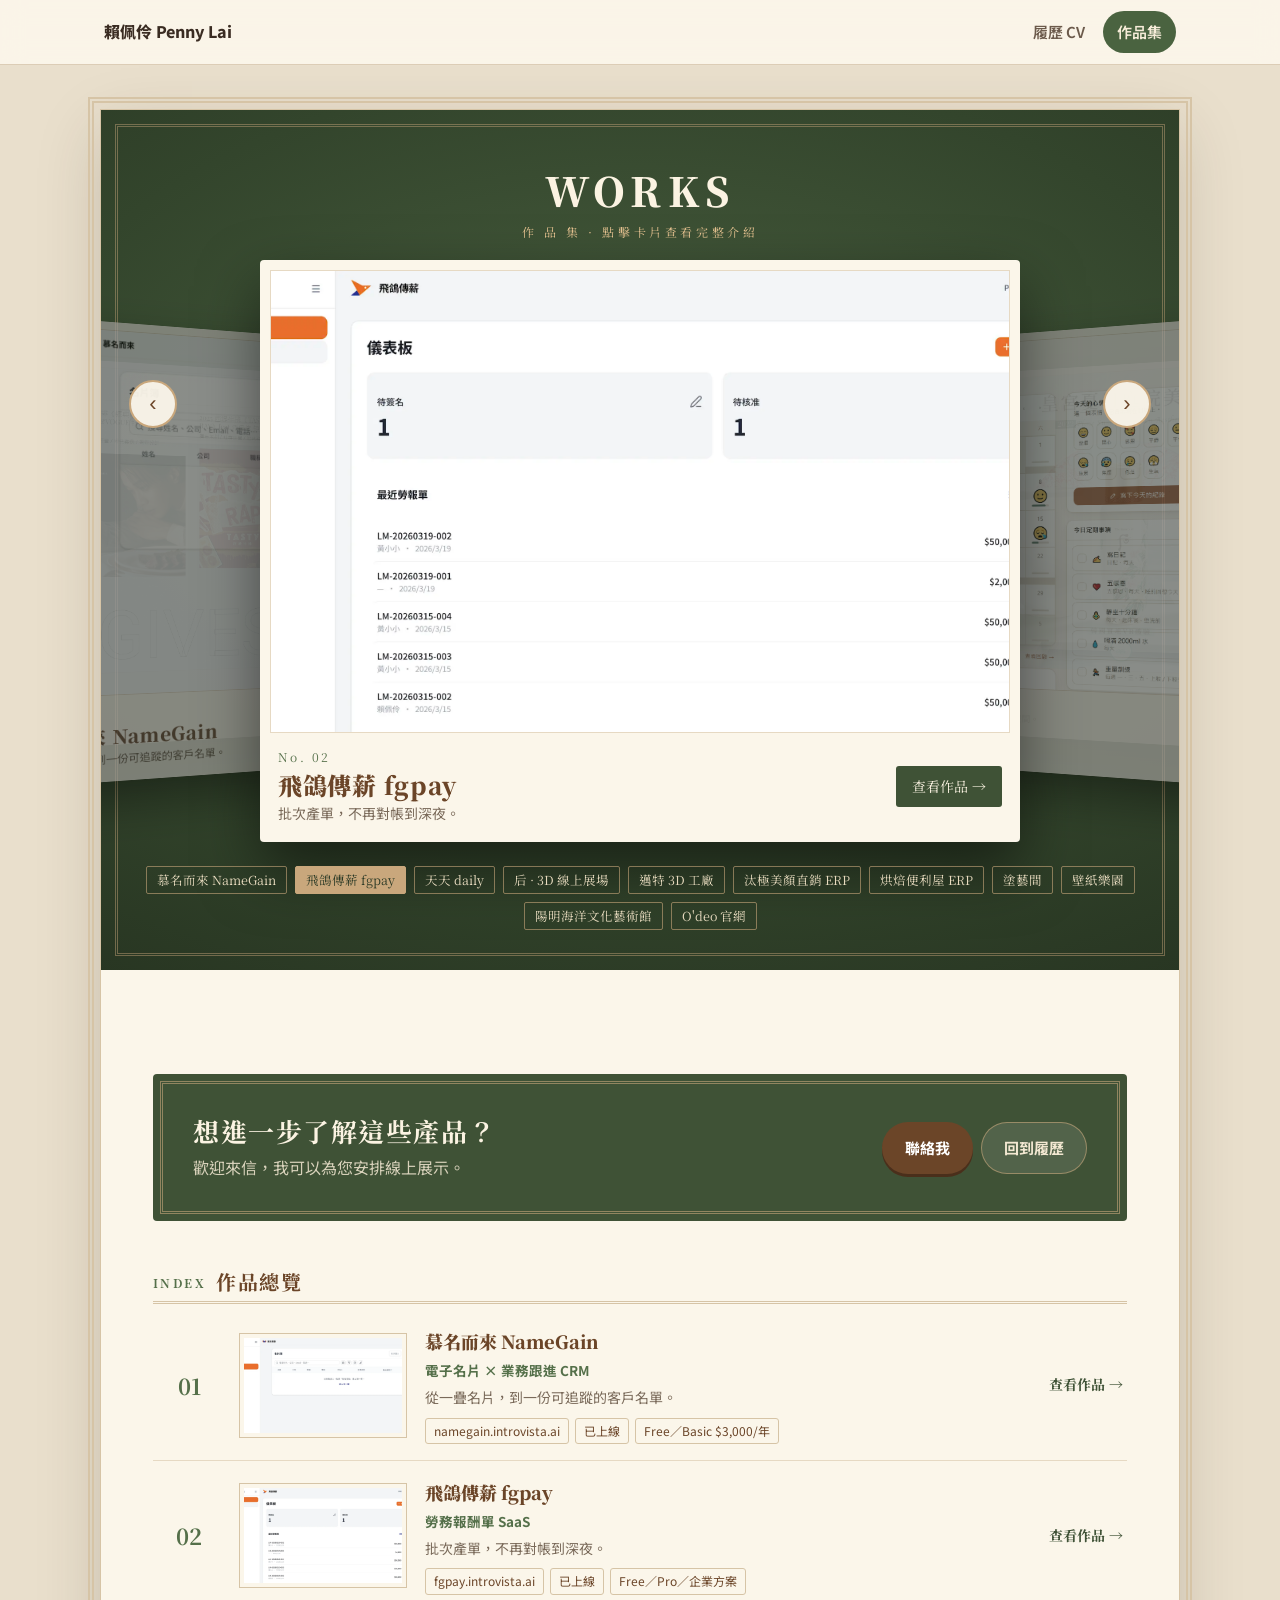
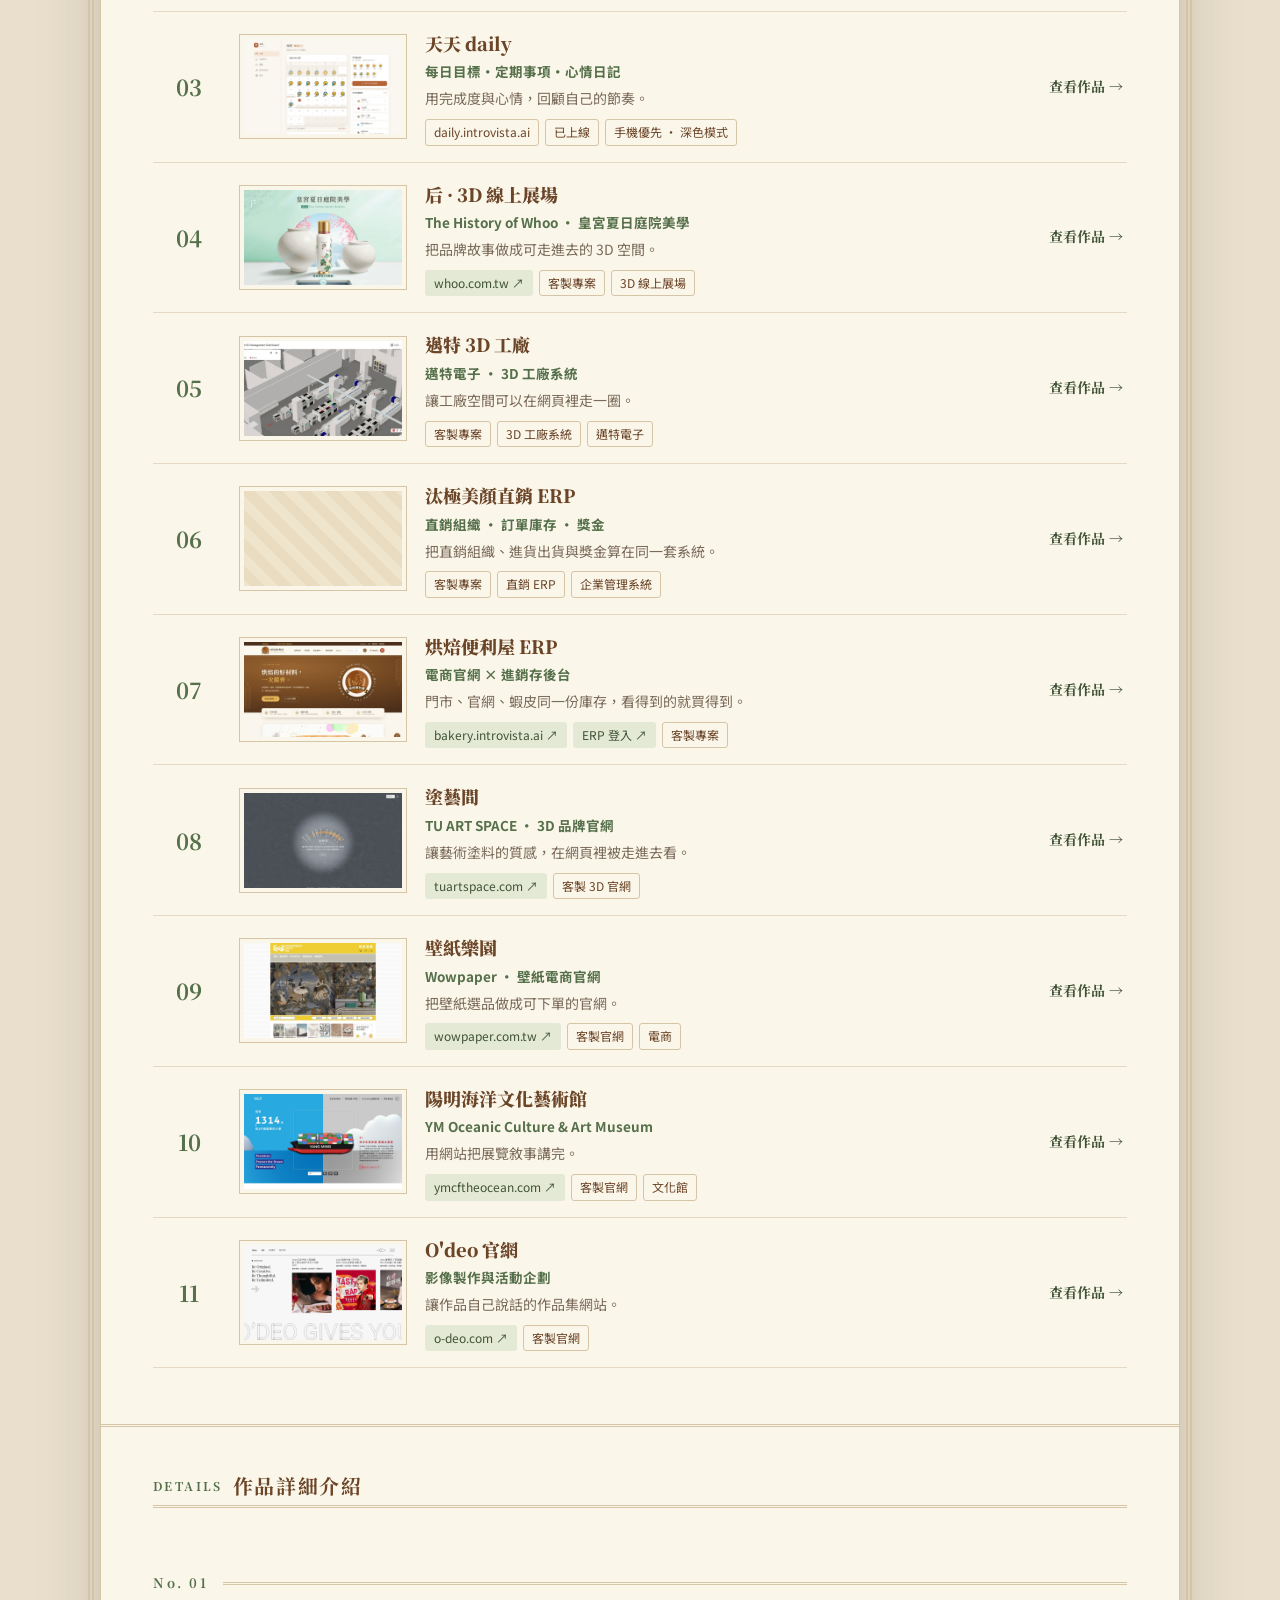
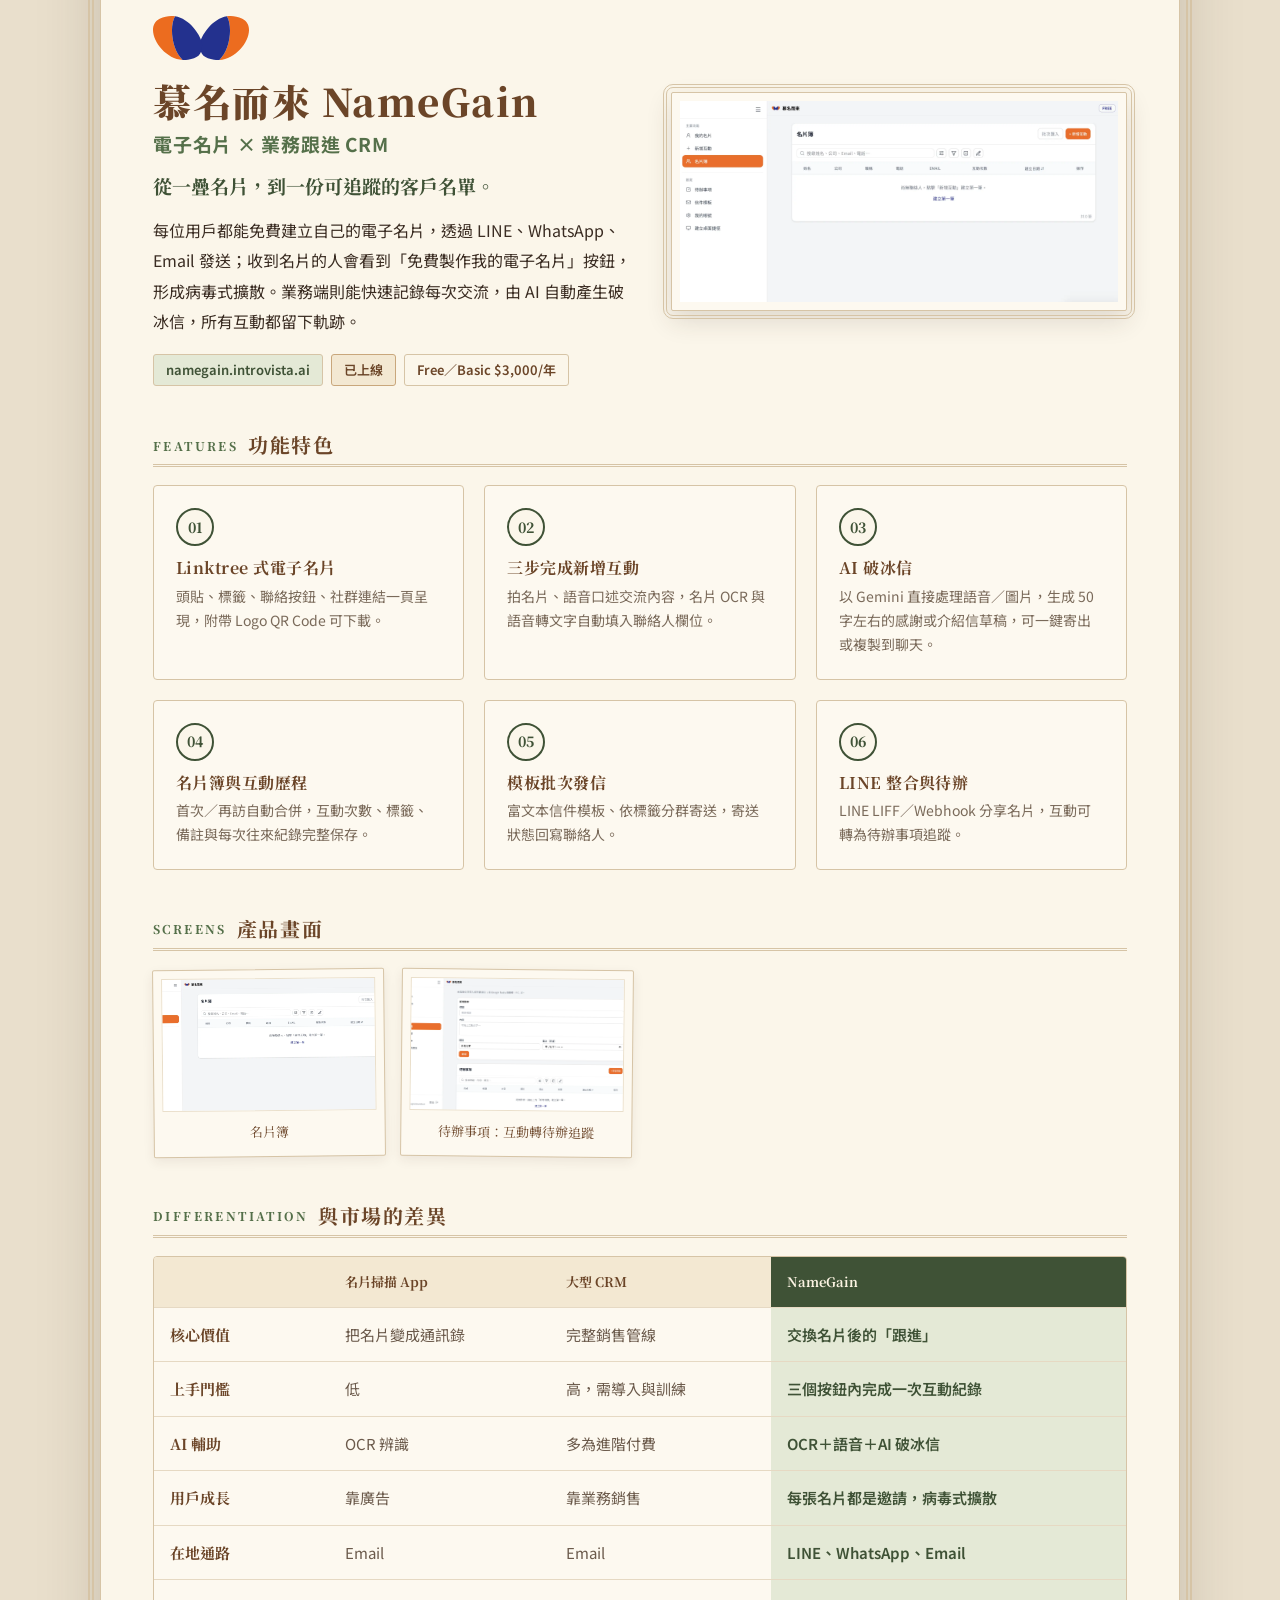
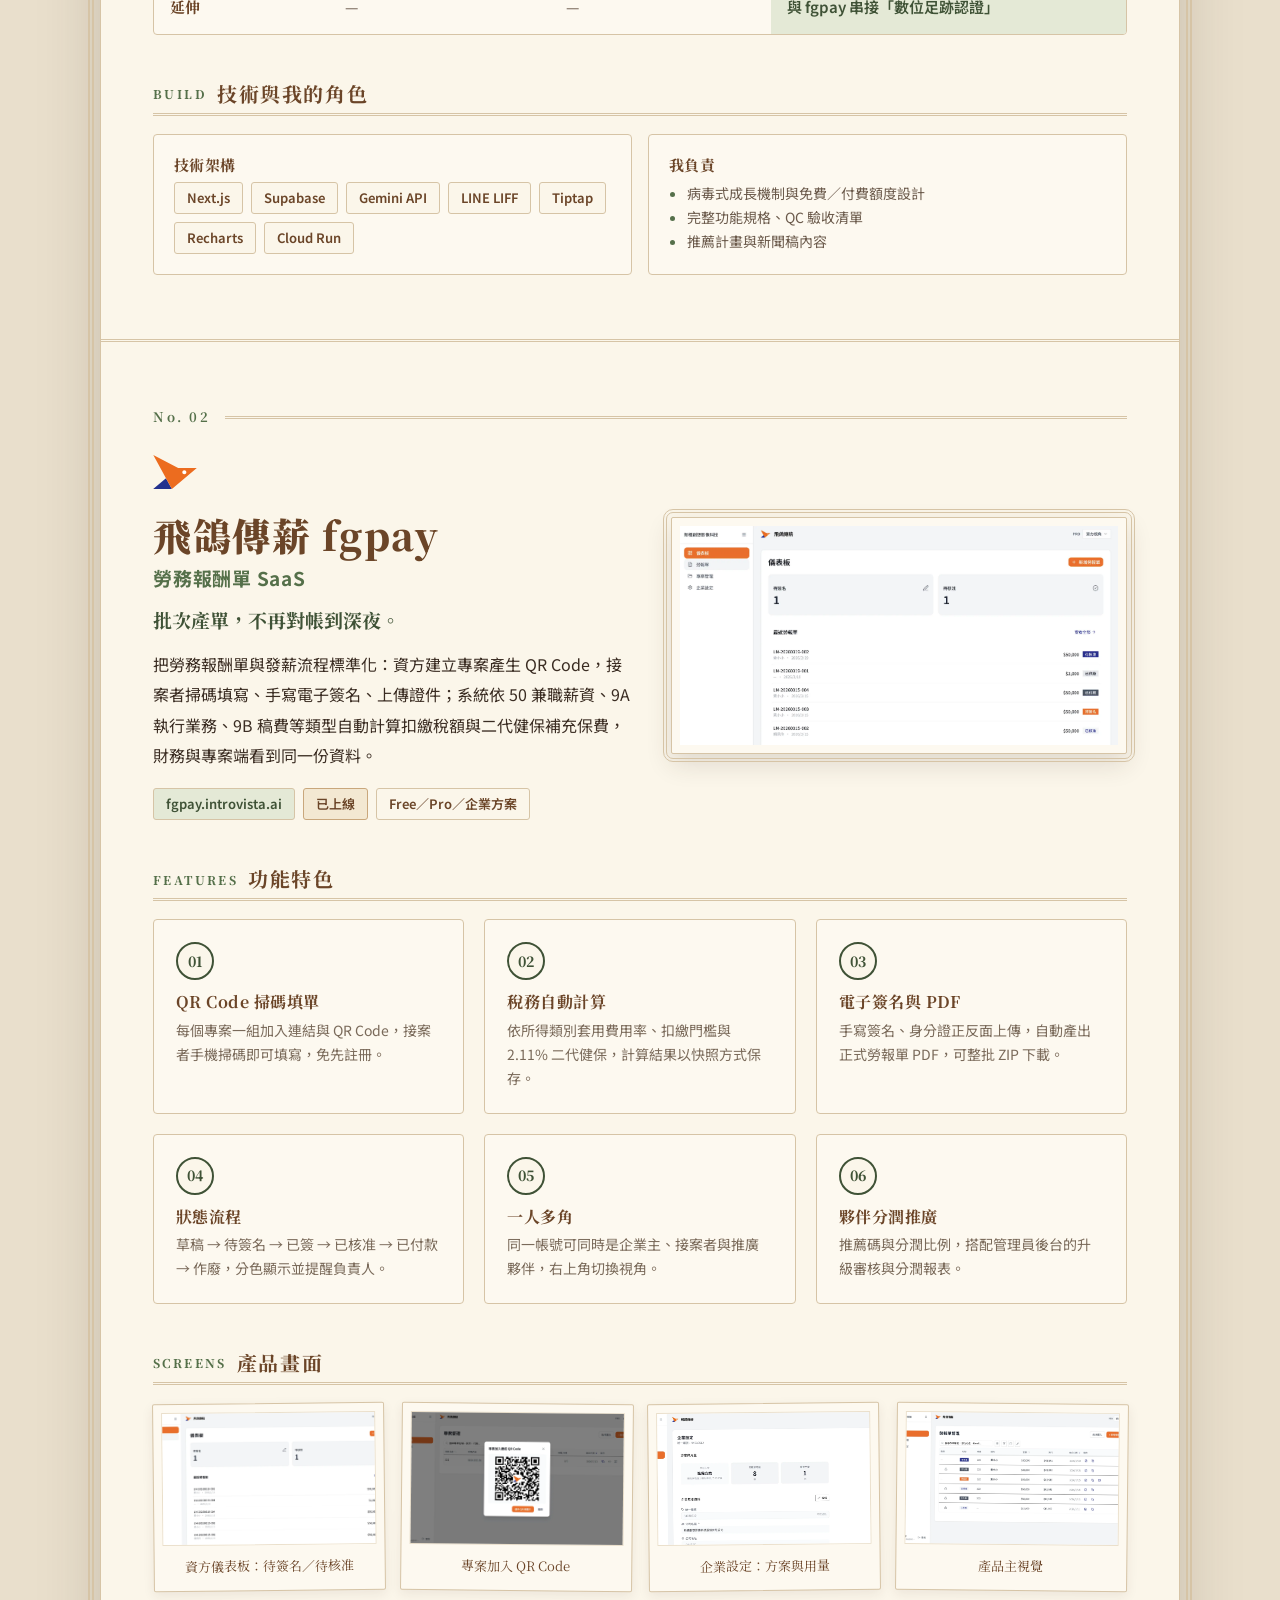
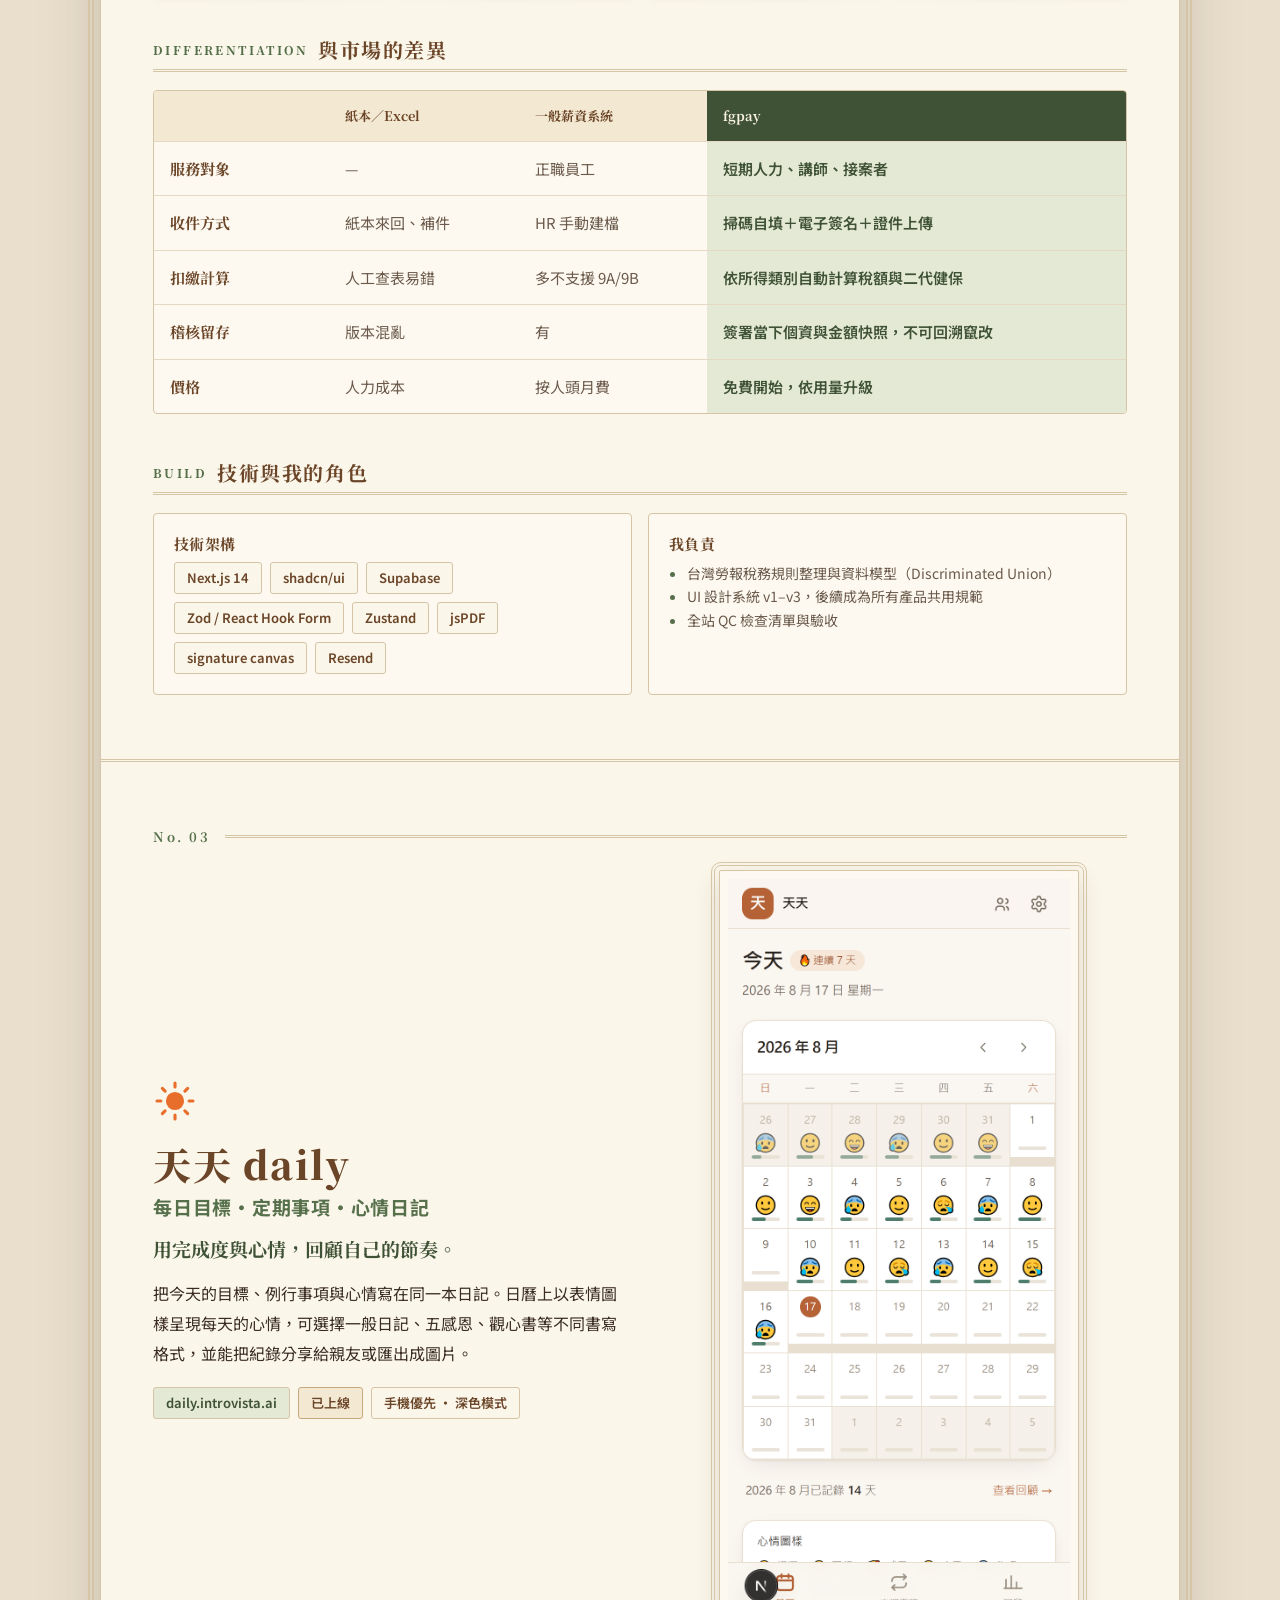
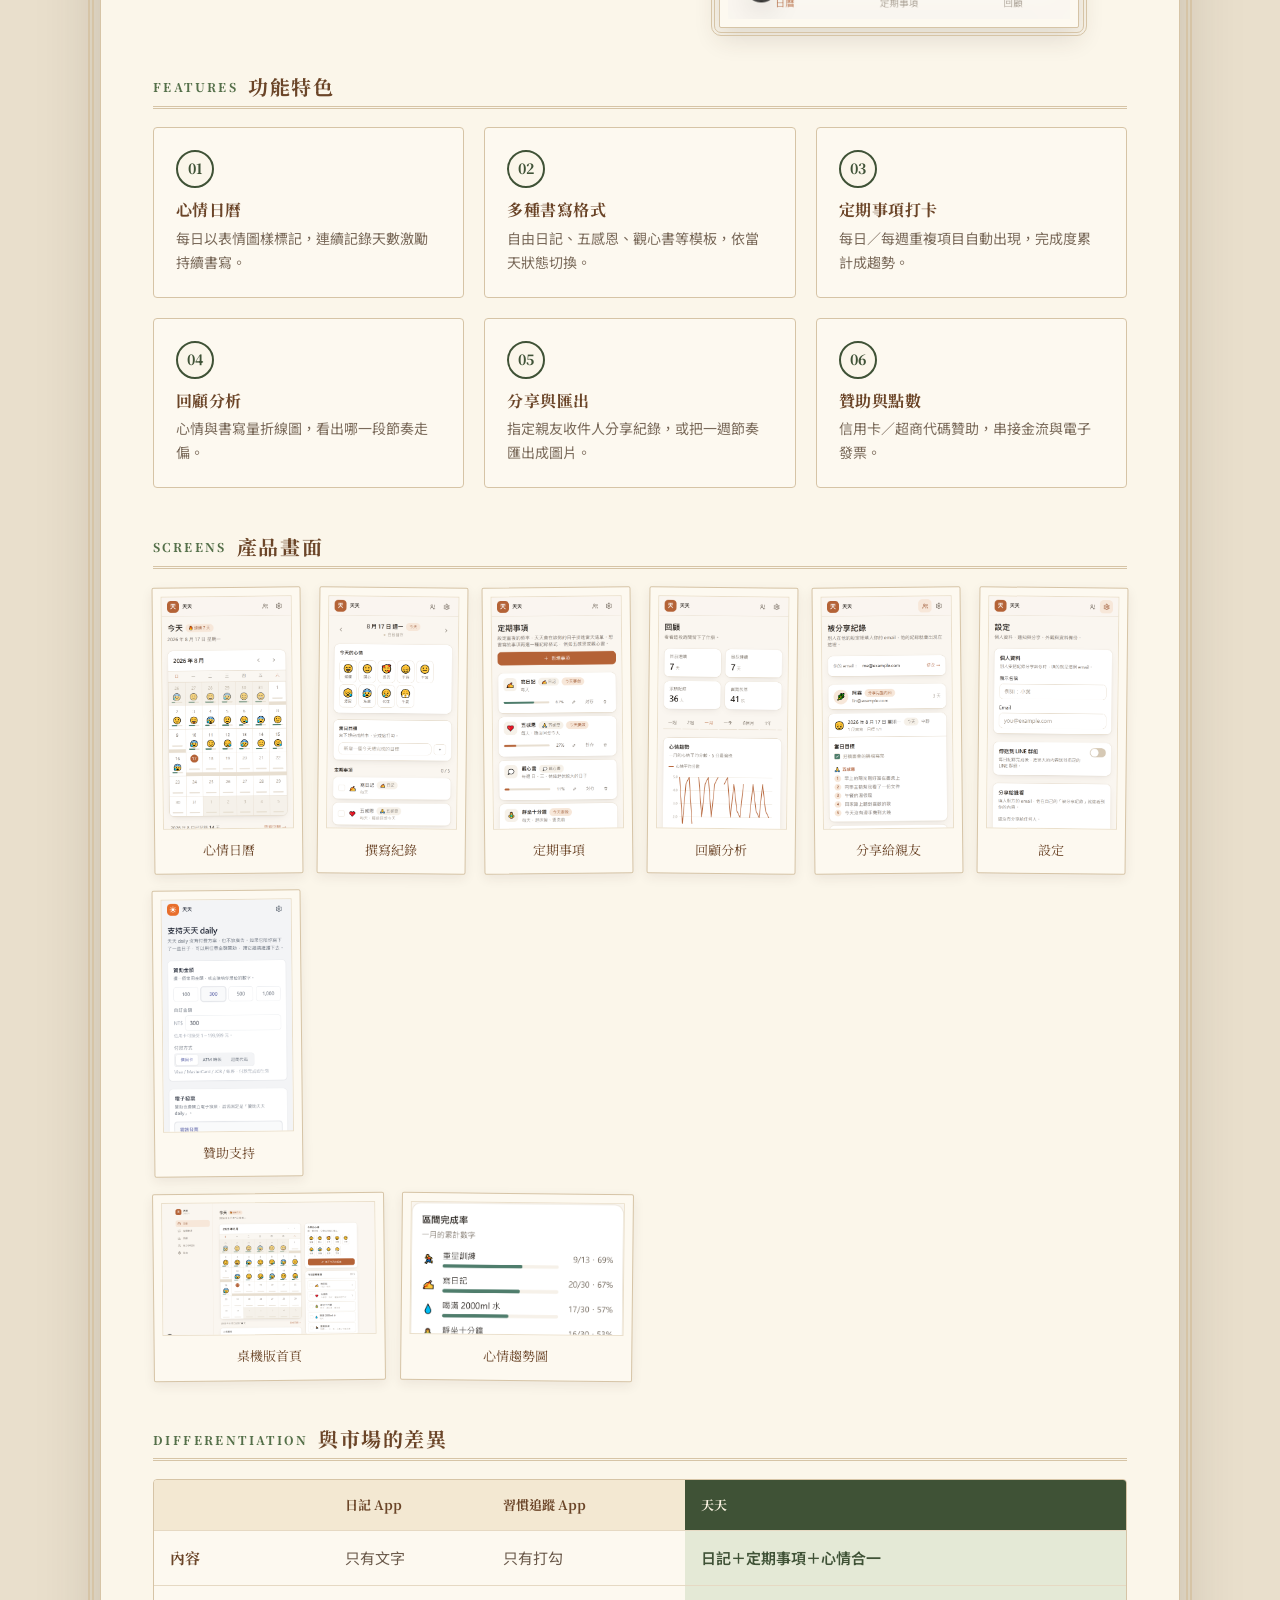
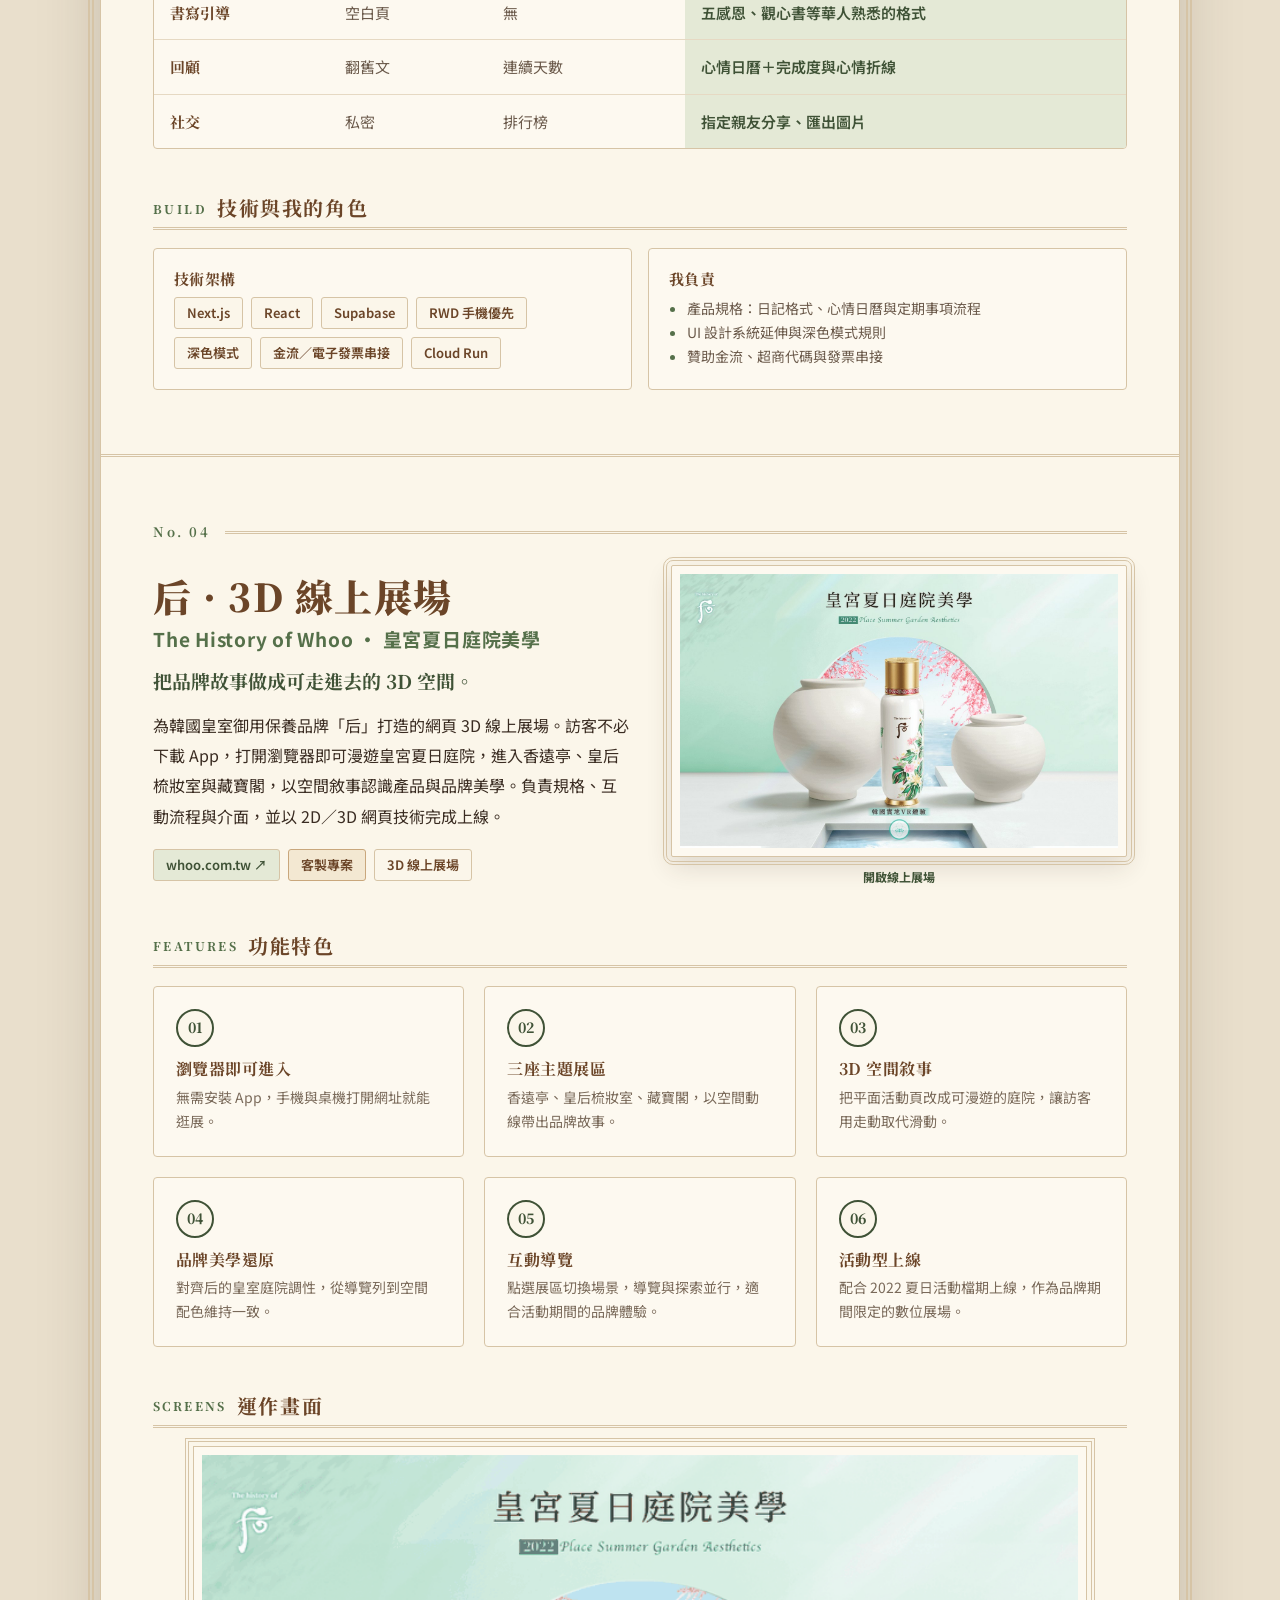
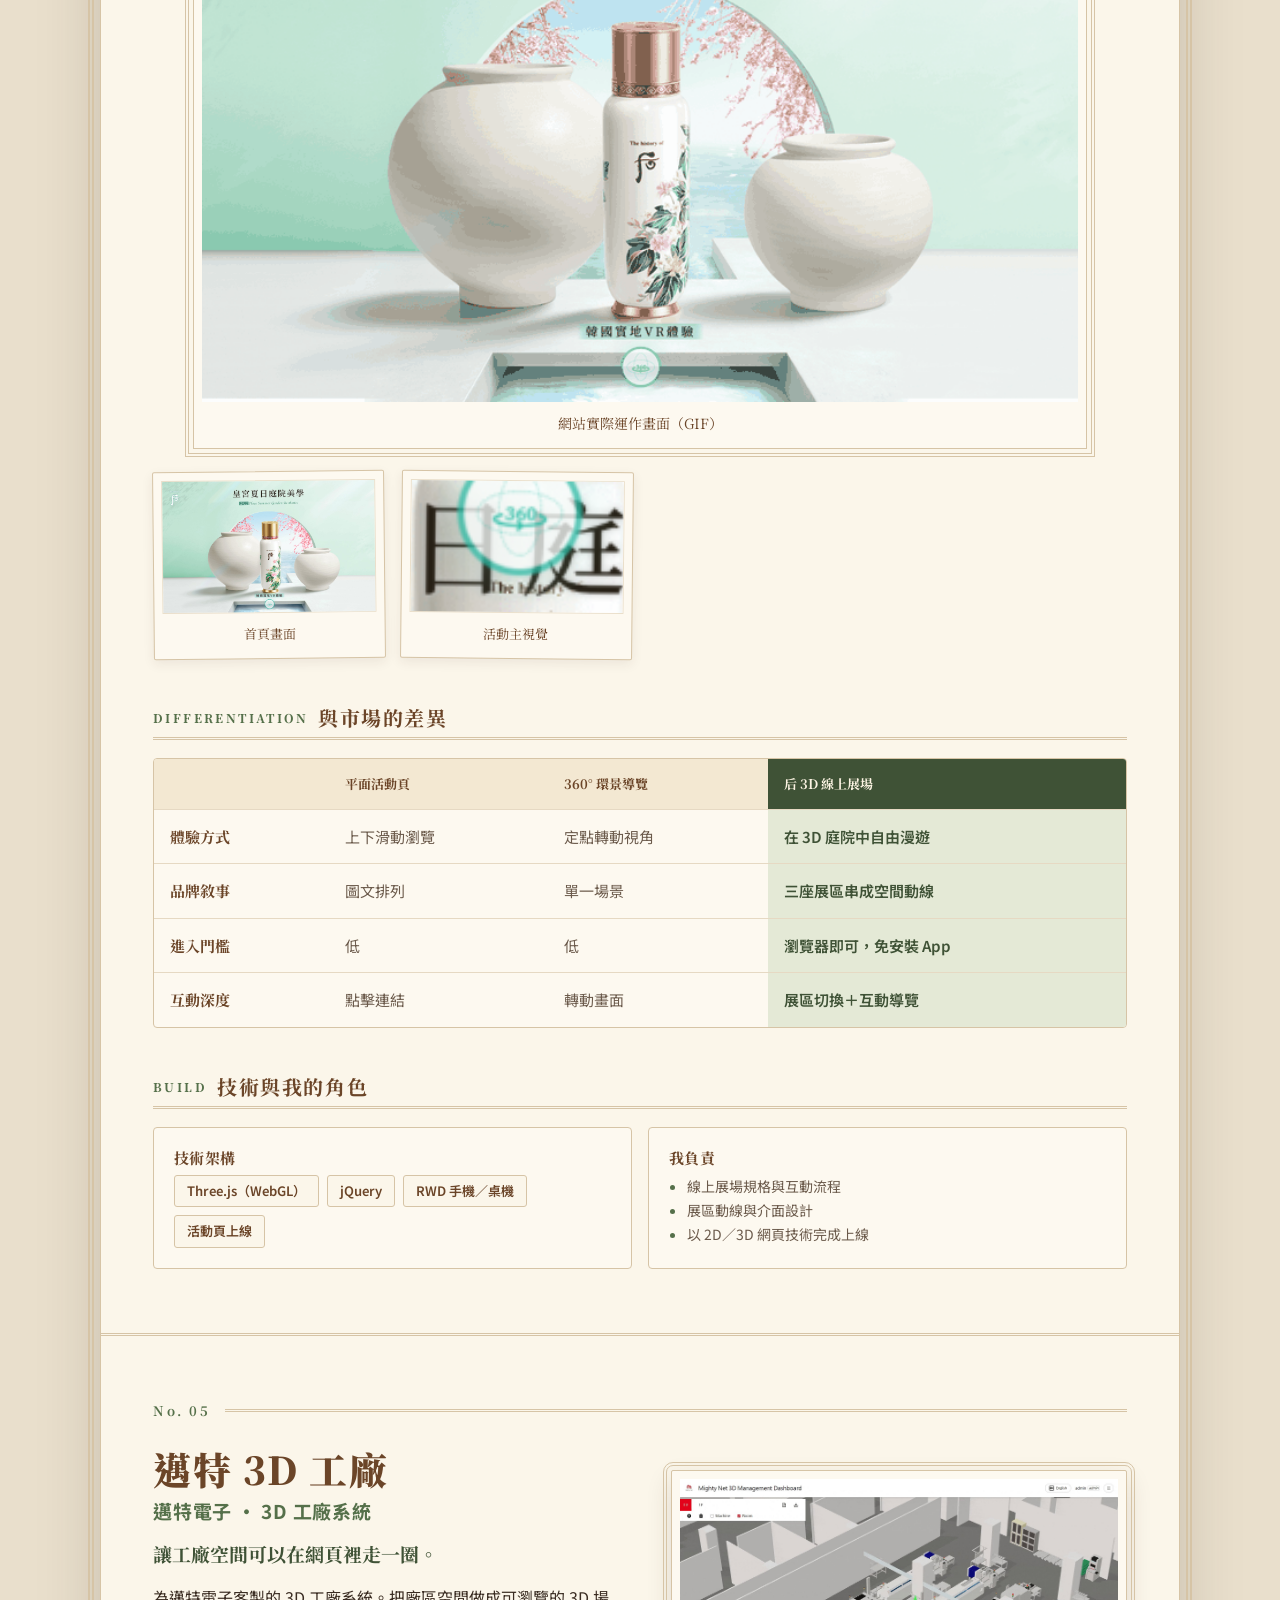
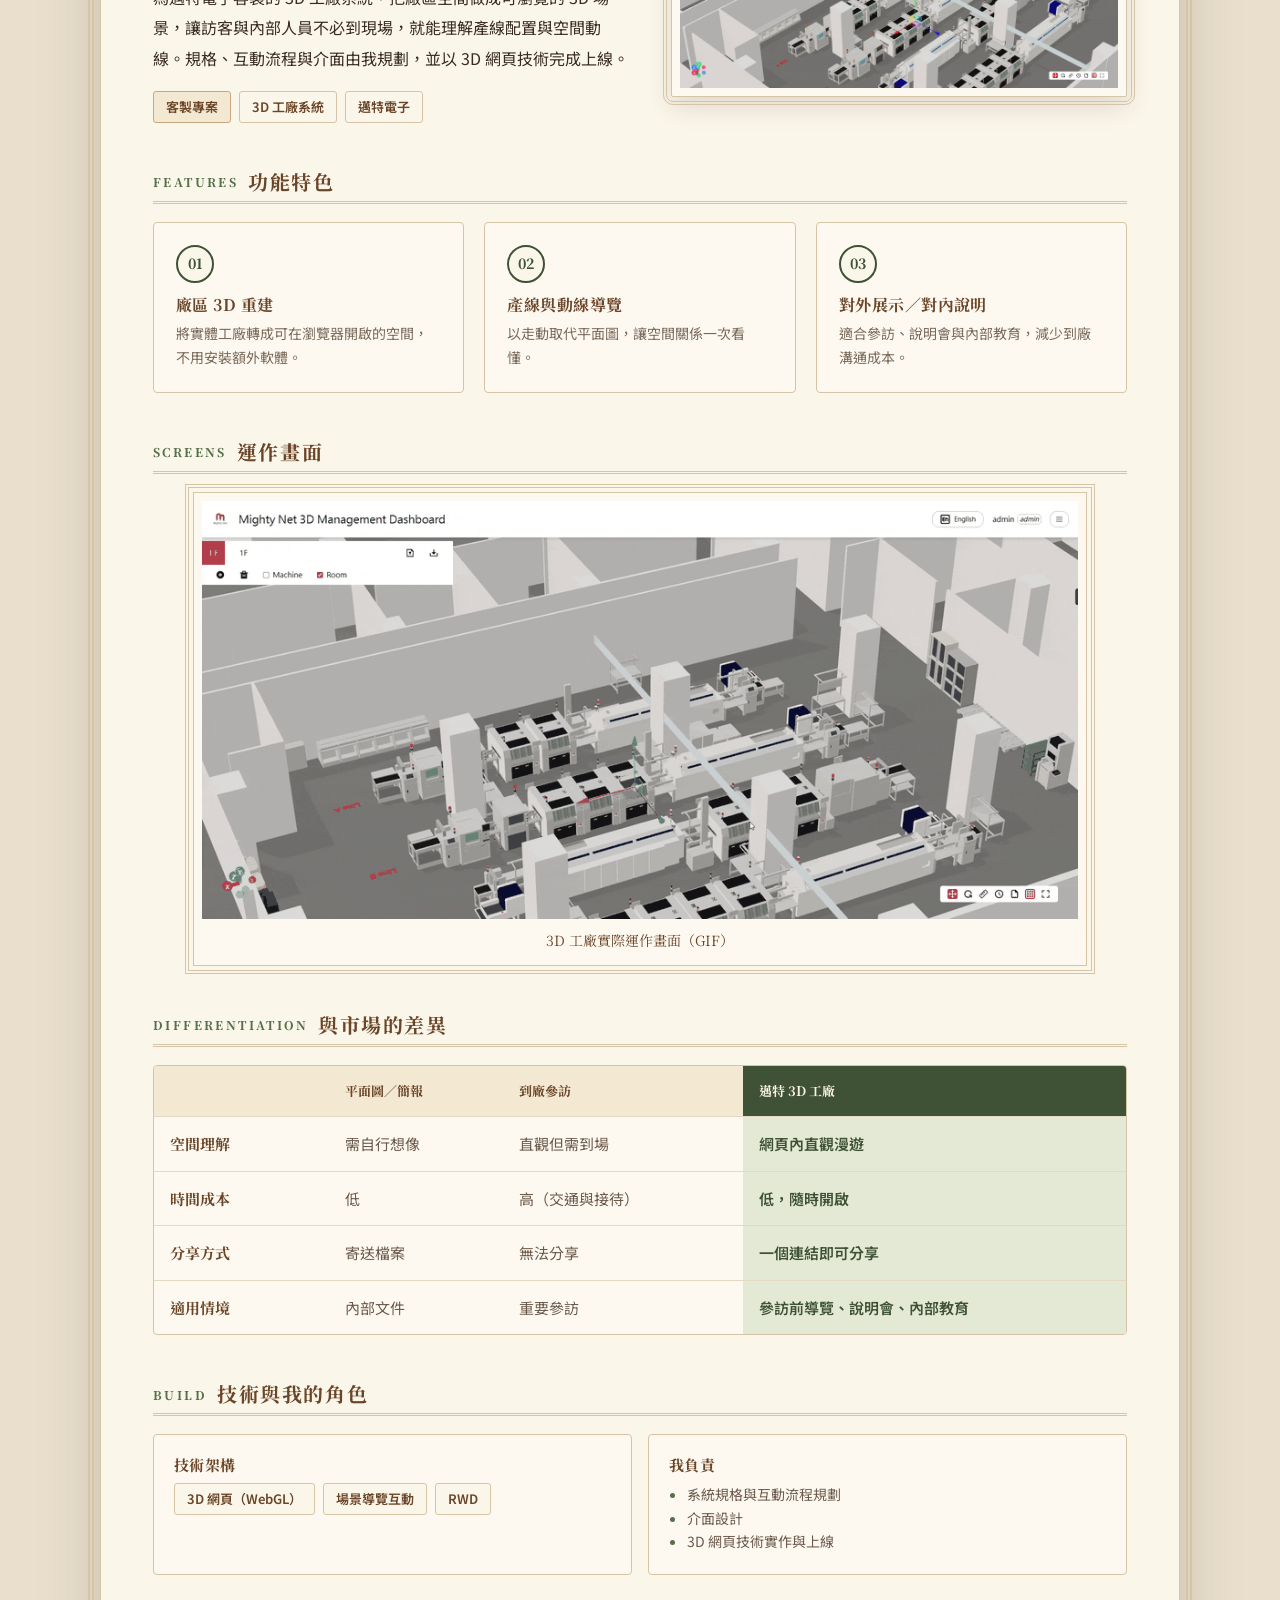
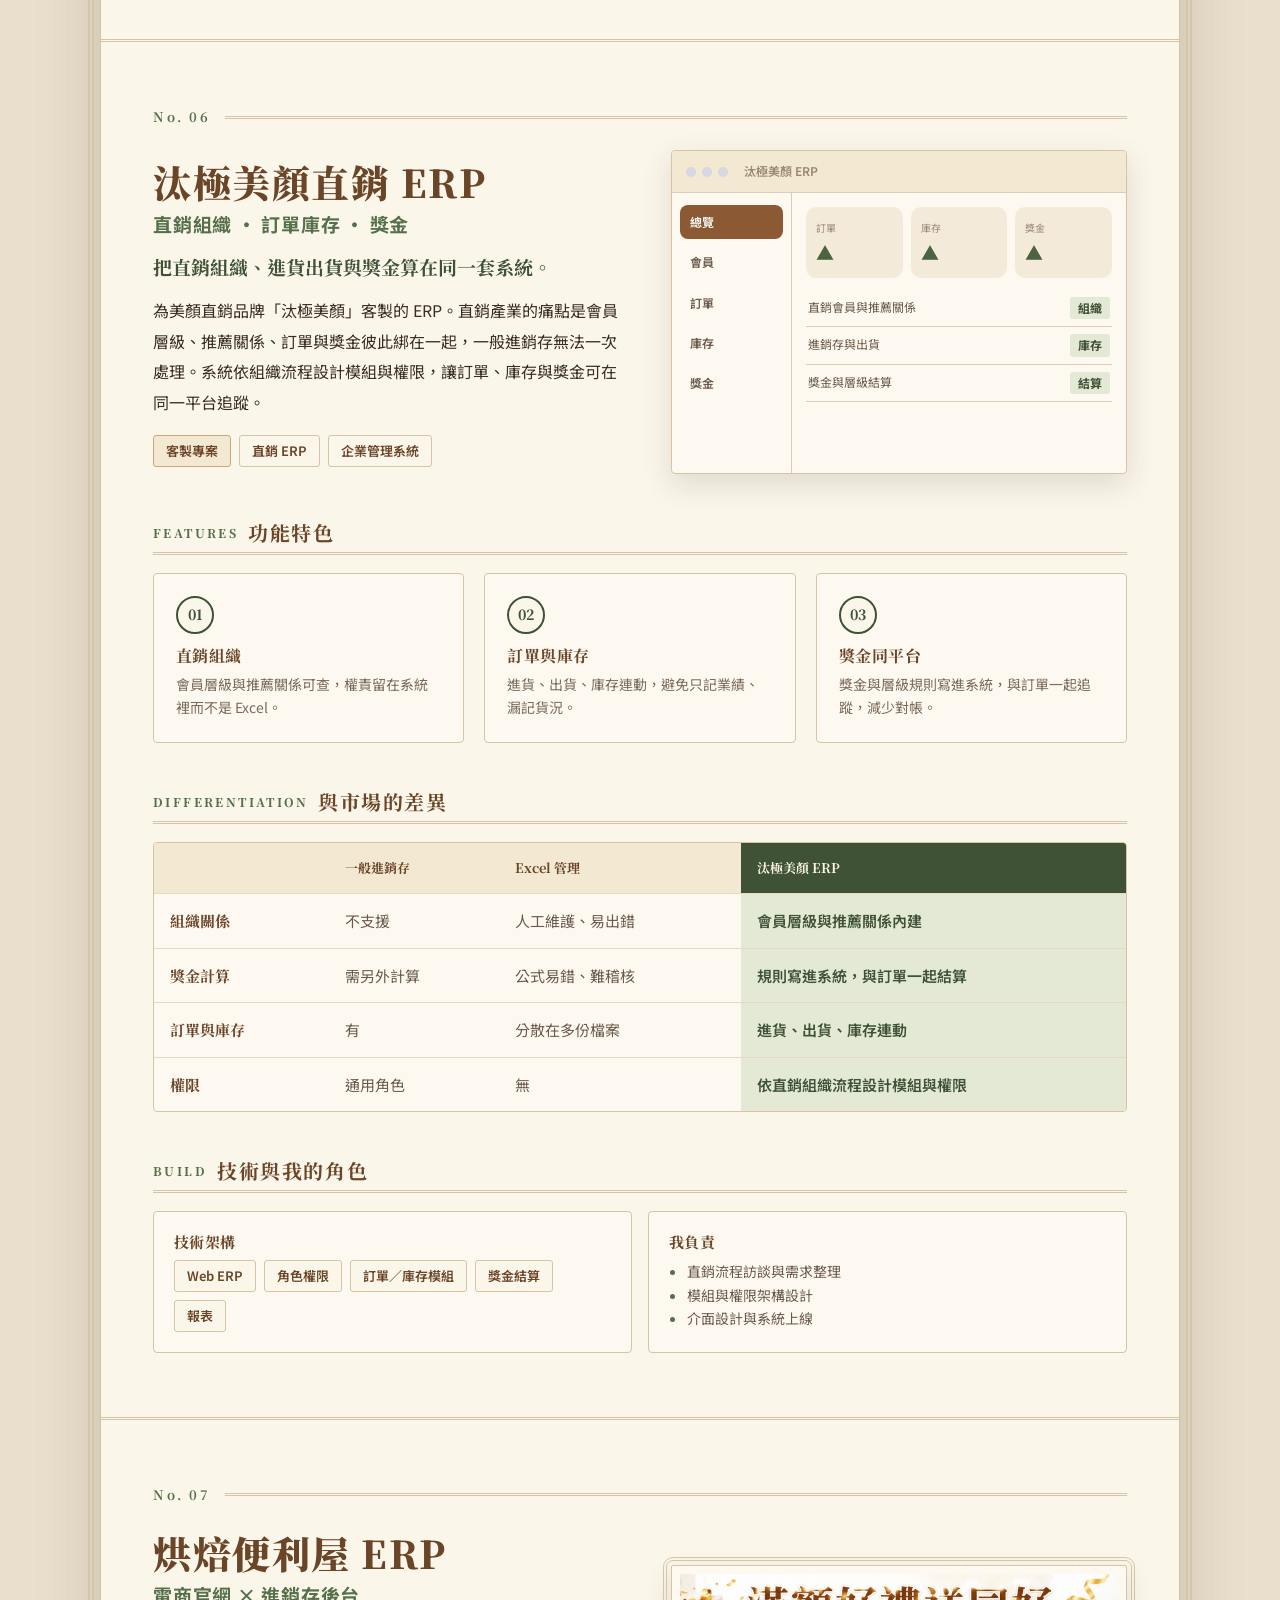
==== commit 543093f3: "Show all work details at bottom of portfolio; add Might 3D factory media Detail sections now render " ====
--- a/portfolio.html
+++ b/portfolio.html
@@ -36,7 +36,29 @@
   <div class="cf-dots" id="cf-dots"></div>
 </section>
 
+<!-- ================= CUSTOM ================= -->
+<section class="section" id="custom">
+  <div class="wrap">
+    <div class="gallery" id="custom-gallery">
+      <figure><img src="assets/custom/01.png" alt="" onerror="this.parentNode.remove()"></figure>
+      <figure><img src="assets/custom/02.png" alt="" onerror="this.parentNode.remove()"></figure>
+      <figure><img src="assets/custom/03.png" alt="" onerror="this.parentNode.remove()"></figure>
+      <figure><img src="assets/custom/04.png" alt="" onerror="this.parentNode.remove()"></figure>
+    </div>
+    <div class="cta-band" style="margin-top:48px">
+      <div><h3>想進一步了解這些產品？</h3><p>歡迎來信，我可以為您安排線上展示。</p></div>
+      <div class="chips"><a class="btn btn-primary" href="mailto:x94qo4xu6@gmail.com">聯絡我</a><a class="btn btn-dark" href="index.html">回到履歷</a></div>
+    </div>
+
+    <div class="wl" aria-label="作品總覽">
+      <h3 class="wl-h"><i>INDEX</i>作品總覽</h3>
+      <ol class="wl-list" id="works-list"></ol>
+    </div>
+  </div>
+</section>
+
 <div id="works-data">
+<div class="wd-head"><div class="wrap"><h3 class="wl-h"><i>DETAILS</i>作品詳細介紹</h3></div></div>
 <!-- ================= NAMEGAIN ================= -->
 <section class="product" id="namegain" data-cover="assets/namegain/01.webp">
   <div class="wrap">
@@ -296,7 +318,7 @@
 </section>
 
 <!-- ================= MIGHT ================= -->
-<section class="product" id="might">
+<section class="product" id="might" data-cover="assets/works/might-shot.jpg" data-anim="assets/works/might.gif">
   <div class="wrap">
     <div class="folio-no">No. 05</div>
     <div class="p-head">
@@ -307,15 +329,7 @@
         <div class="p-meta"><span class="chip orange">客製專案</span><span class="chip">3D 工廠系統</span><span class="chip">邁特電子</span></div>
       </div>
       <div>
-        <div class="mock" aria-label="邁特 3D 工廠示意">
-          <div class="mock-bar"><i></i><i></i><i></i><span>Mighty · 3D Factory</span></div>
-          <div class="mock-body" style="grid-template-columns:1fr;min-height:220px">
-            <div class="mock-main">
-              <div class="mock-kpis"><div><small>場景</small><b>廠區</b></div><div><small>視角</small><b>漫遊</b></div><div><small>用途</small><b>導覽</b></div></div>
-              <div class="mock-rows"><div>產線空間<em>3D</em></div><div>機台配置<em>可瀏覽</em></div><div>工廠動線<em>網頁進入</em></div></div>
-            </div>
-          </div>
-        </div>
+        <div class="p-shot" data-lb><img src="assets/works/might-shot.jpg" alt="邁特 3D 工廠"></div>
       </div>
     </div>
     <div class="sub">
@@ -325,6 +339,10 @@
         <div class="card feat"><div class="ic">02</div><h4>產線與動線導覽</h4><p>以走動取代平面圖，讓空間關係一次看懂。</p></div>
         <div class="card feat"><div class="ic">03</div><h4>對外展示／對內說明</h4><p>適合參訪、說明會與內部教育，減少到廠溝通成本。</p></div>
       </div>
+    </div>
+    <div class="sub">
+      <h3><i>SCREENS</i>運作畫面</h3>
+      <figure class="live-shot"><img src="assets/works/might.gif" alt="" loading="lazy"><figcaption>3D 工廠實際運作畫面（GIF）</figcaption></figure>
     </div>
     <div class="sub">
       <h3><i>DIFFERENTIATION</i>與市場的差異</h3>
@@ -714,27 +732,6 @@
 
 </div>
 
-<!-- ================= CUSTOM ================= -->
-<section class="section" id="custom">
-  <div class="wrap">
-    <div class="gallery" id="custom-gallery">
-      <figure><img src="assets/custom/01.png" alt="" onerror="this.parentNode.remove()"></figure>
-      <figure><img src="assets/custom/02.png" alt="" onerror="this.parentNode.remove()"></figure>
-      <figure><img src="assets/custom/03.png" alt="" onerror="this.parentNode.remove()"></figure>
-      <figure><img src="assets/custom/04.png" alt="" onerror="this.parentNode.remove()"></figure>
-    </div>
-    <div class="cta-band" style="margin-top:48px">
-      <div><h3>想進一步了解這些產品？</h3><p>歡迎來信，我可以為您安排線上展示。</p></div>
-      <div class="chips"><a class="btn btn-primary" href="mailto:x94qo4xu6@gmail.com">聯絡我</a><a class="btn btn-dark" href="index.html">回到履歷</a></div>
-    </div>
-
-    <div class="wl" aria-label="作品總覽">
-      <h3 class="wl-h"><i>INDEX</i>作品總覽</h3>
-      <ol class="wl-list" id="works-list"></ol>
-    </div>
-  </div>
-</section>
-
 </article>
 
 <footer class="foot">
--- a/css/carousel.css
+++ b/css/carousel.css
@@ -41,7 +41,10 @@
 .wm-bar button{border:1px solid rgba(201,167,124,.7);background:transparent;color:#fbf3e2;border-radius:3px;padding:6px 12px;cursor:pointer;font-family:"Noto Serif TC",Georgia,serif;font-size:13px}
 .wm-bar button:hover{background:#c9a77c;color:#2c3a26}
 .wm-body .product{border-bottom:0;padding-top:40px}
-#works-data{display:none}
+#works-data{display:block;border-top:3px double #d6c4a6}
+.wd-head{padding:46px 0 0}
+.wd-head .wl-h{margin:0}
+#works-data .product{scroll-margin-top:70px}
 
 /* 運作中 GIF 區塊 */
 .live-shot{border:1px solid var(--rule,#d6c4a6);outline:4px double var(--rule,#d6c4a6);outline-offset:4px;background:#fdf9f0;padding:8px;cursor:zoom-in}
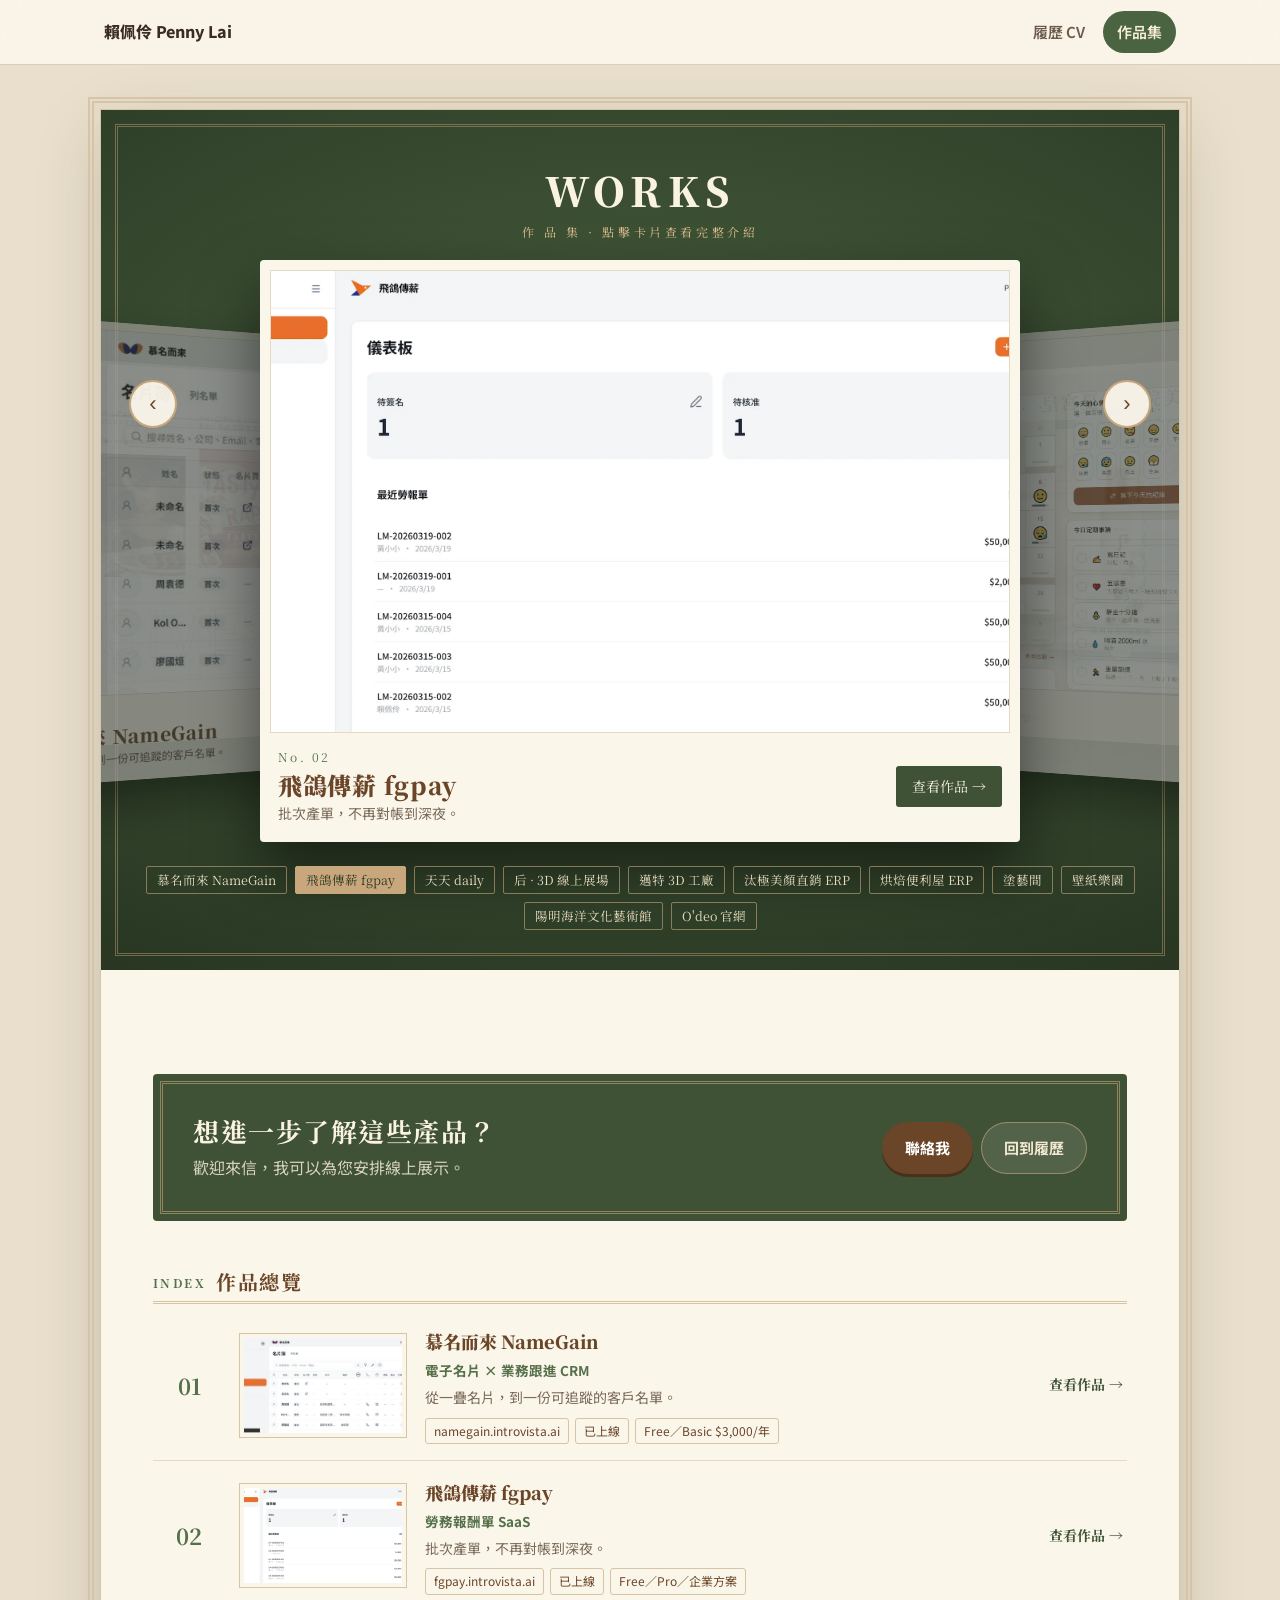
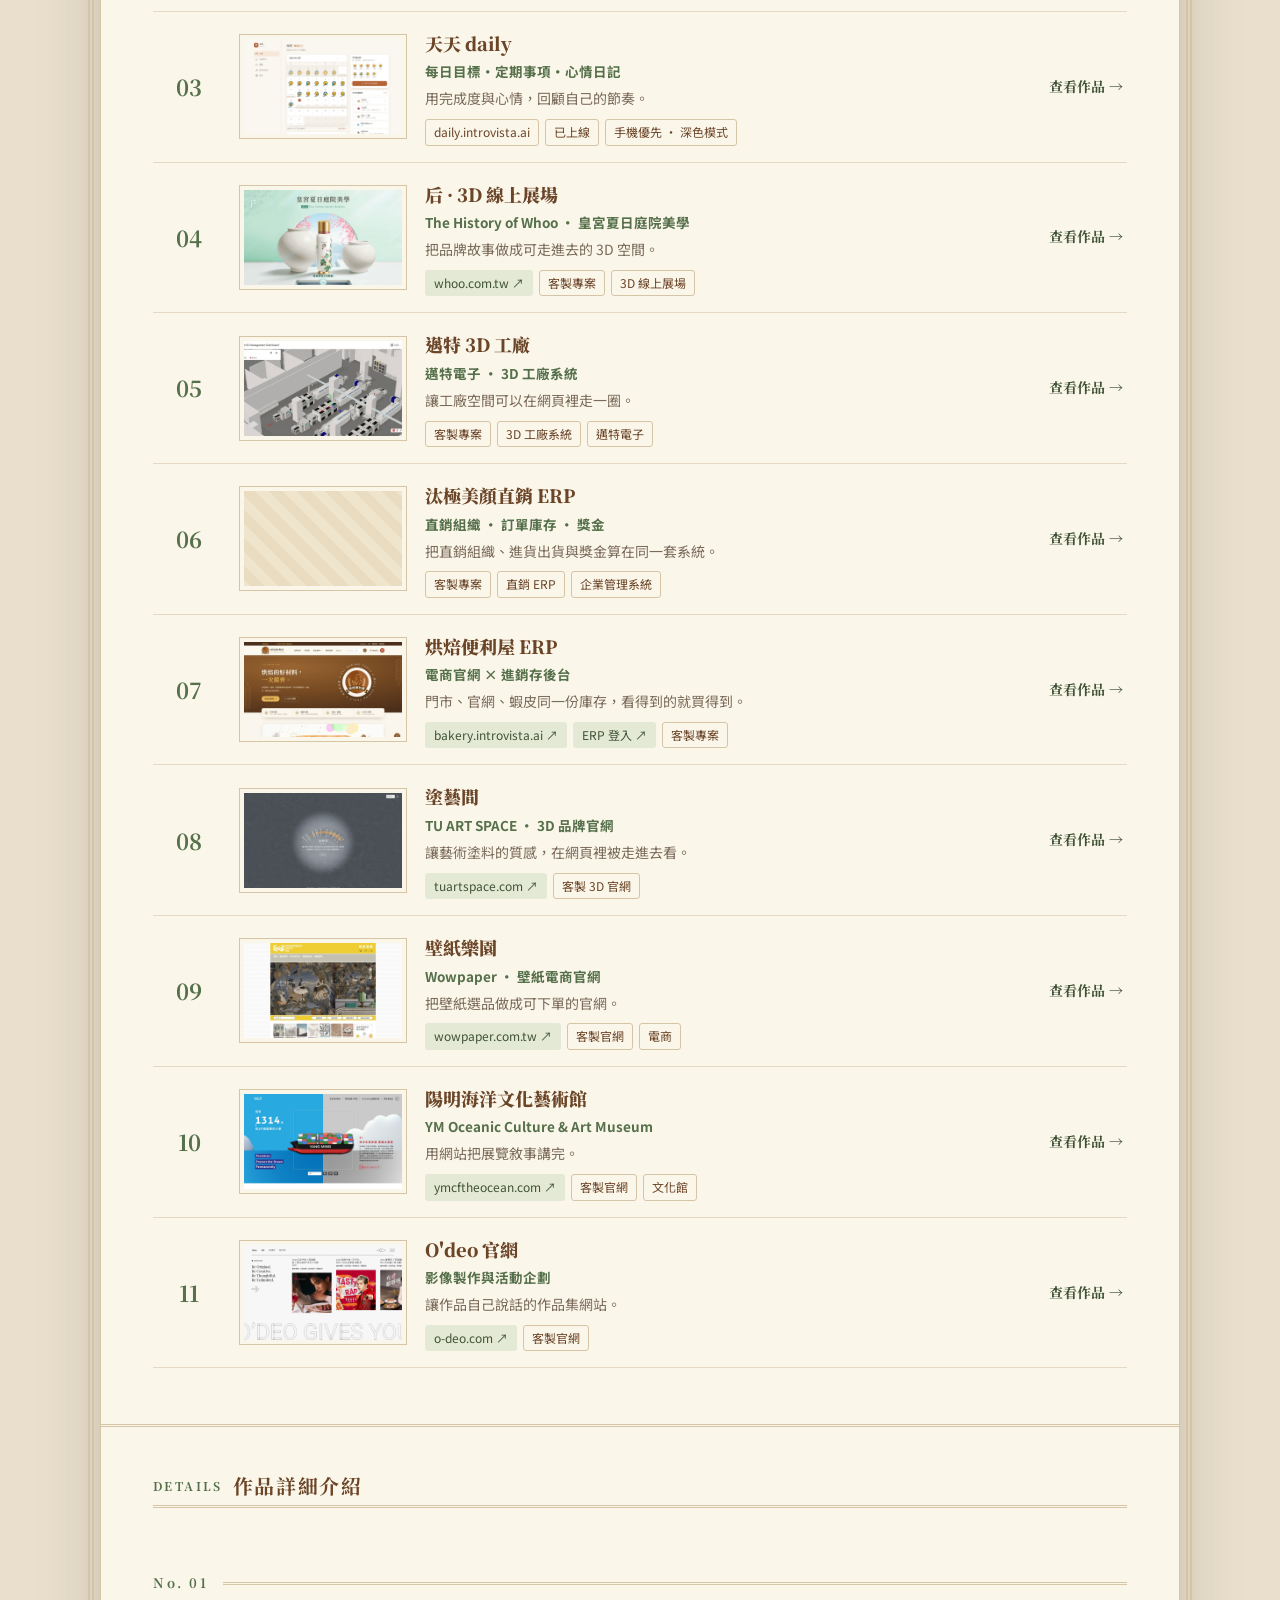
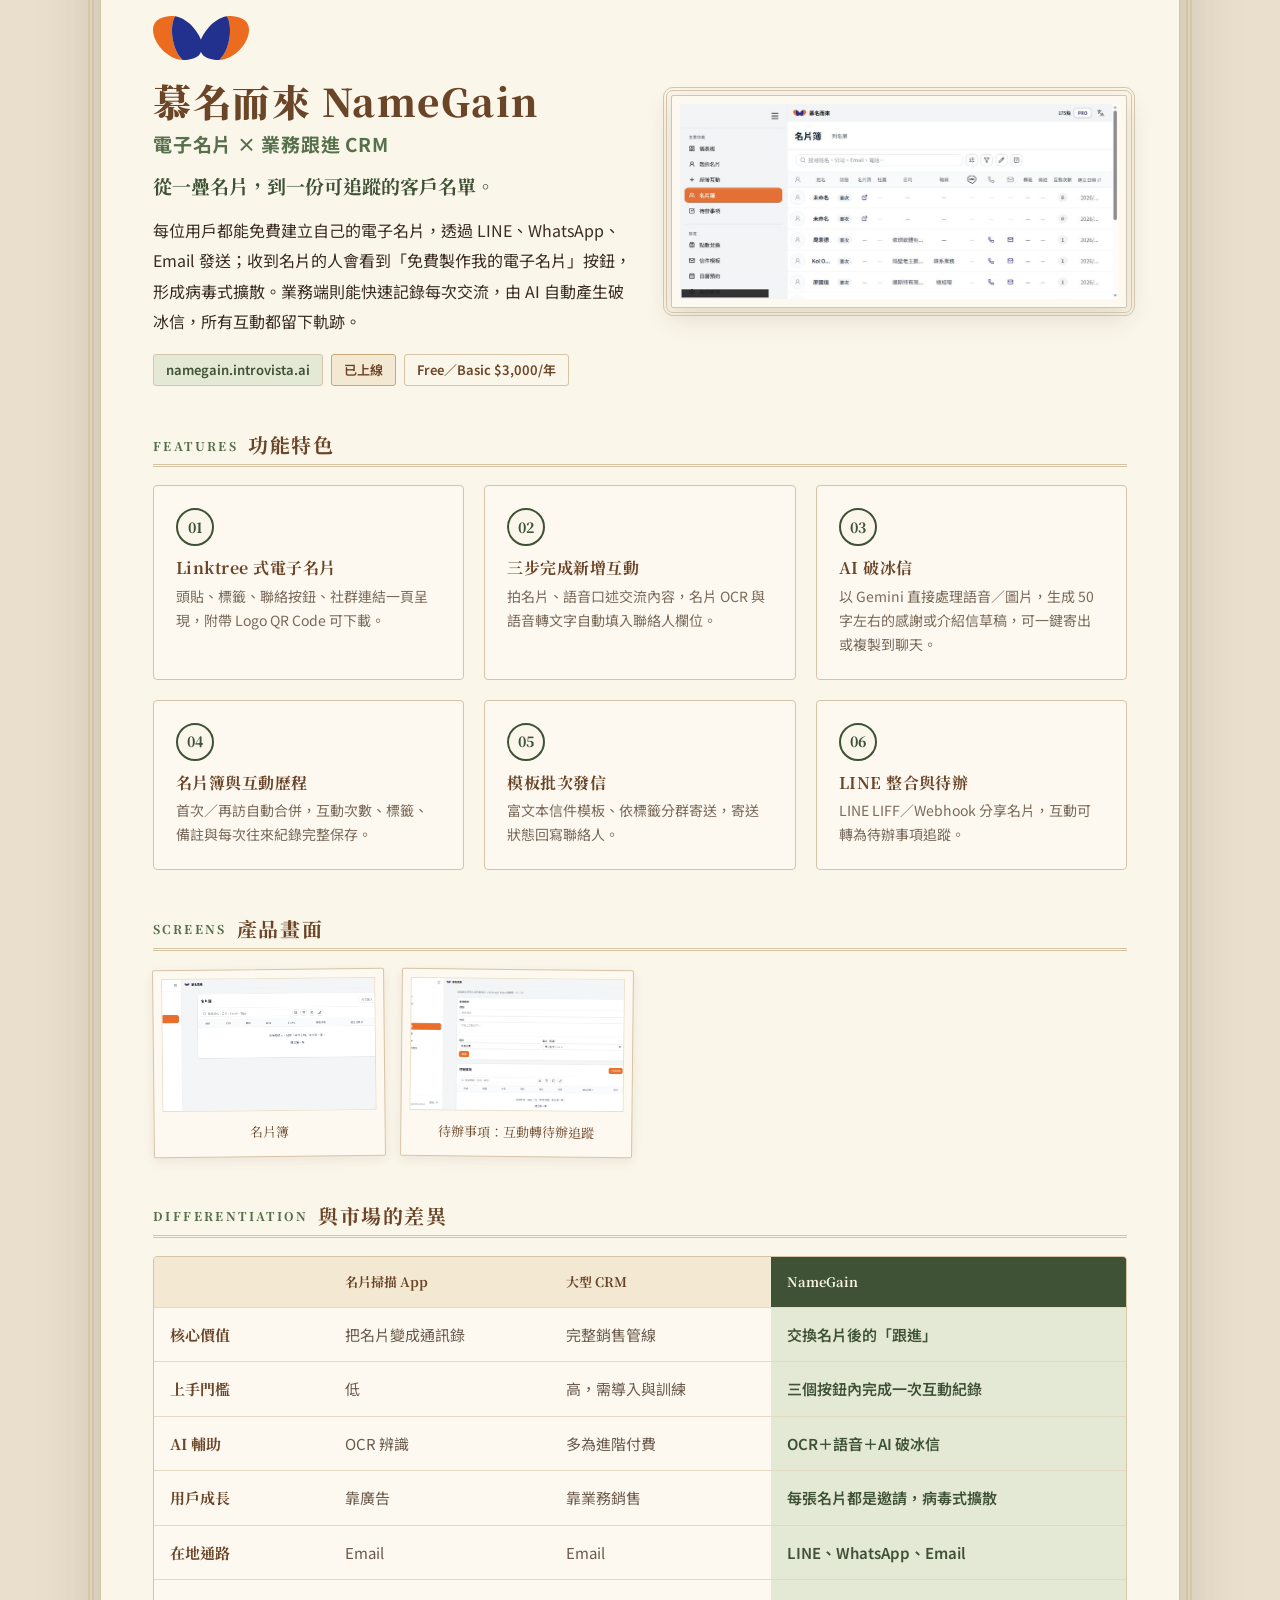
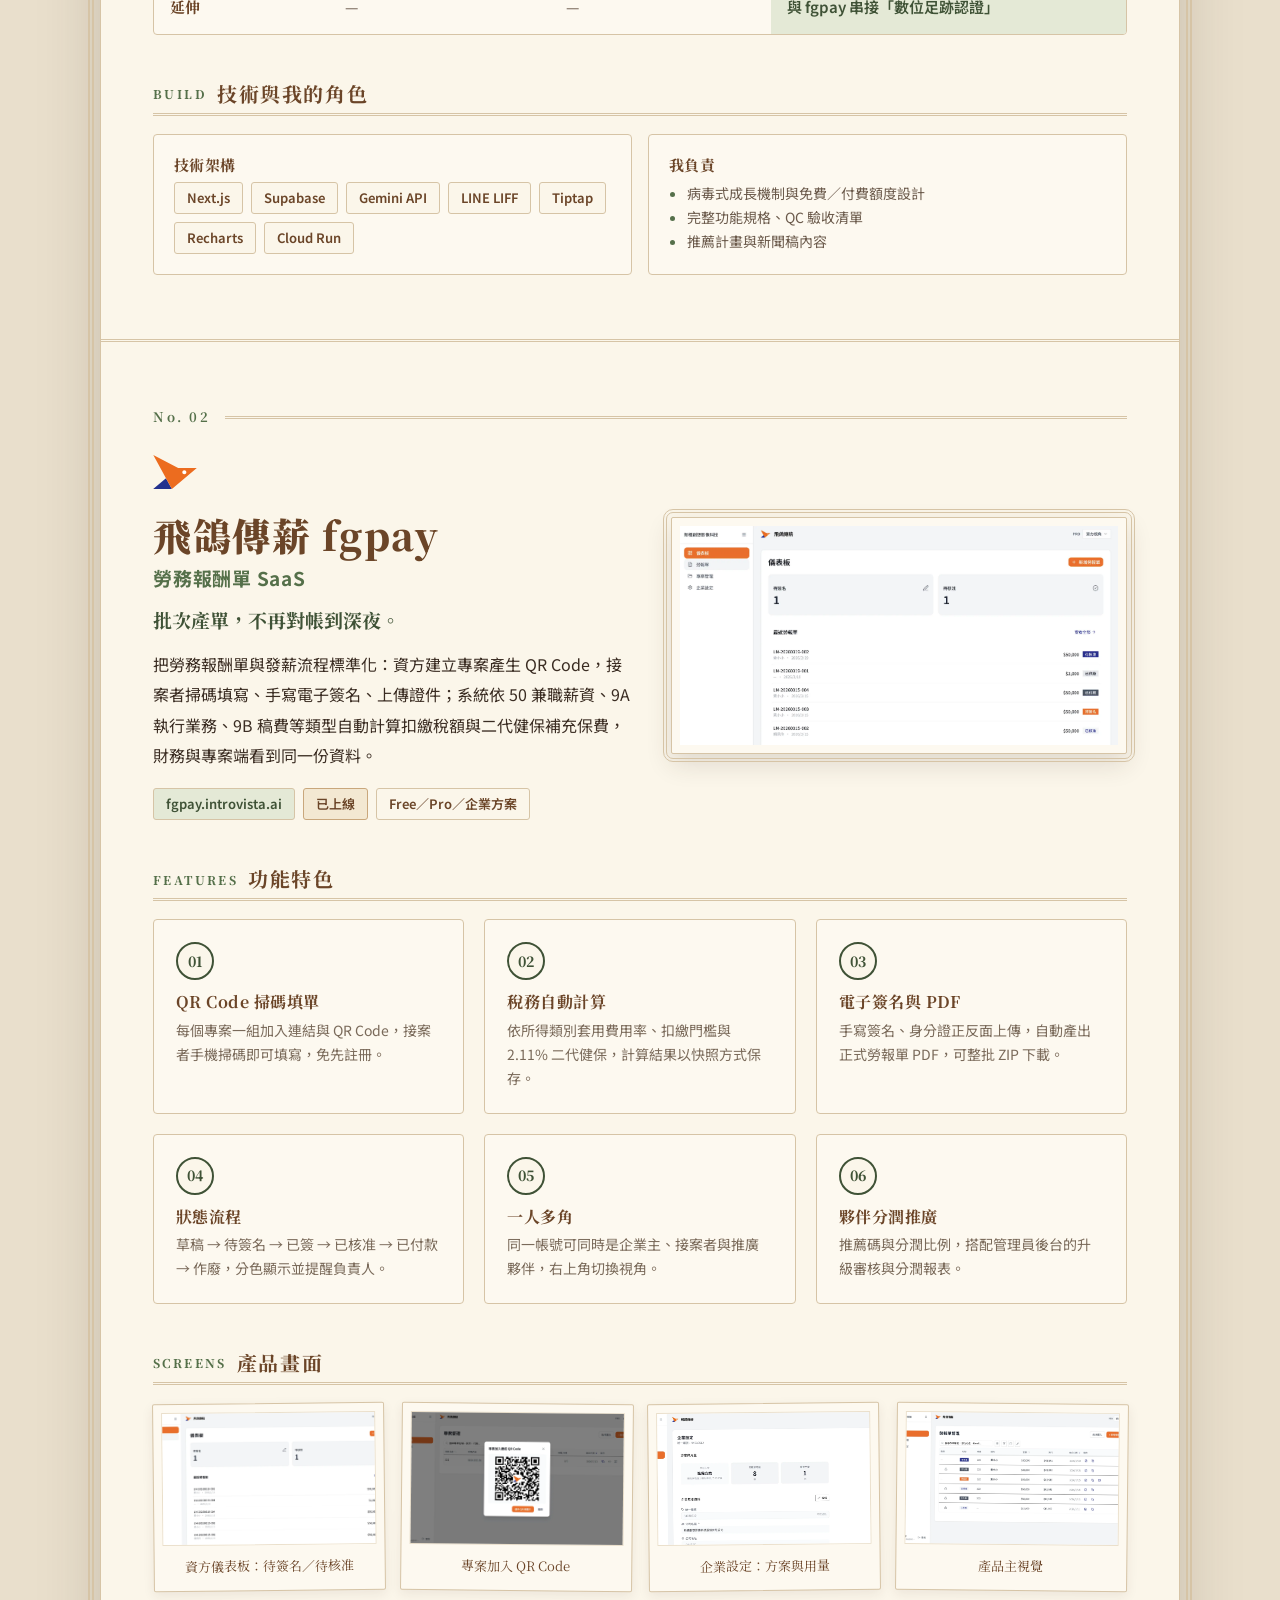
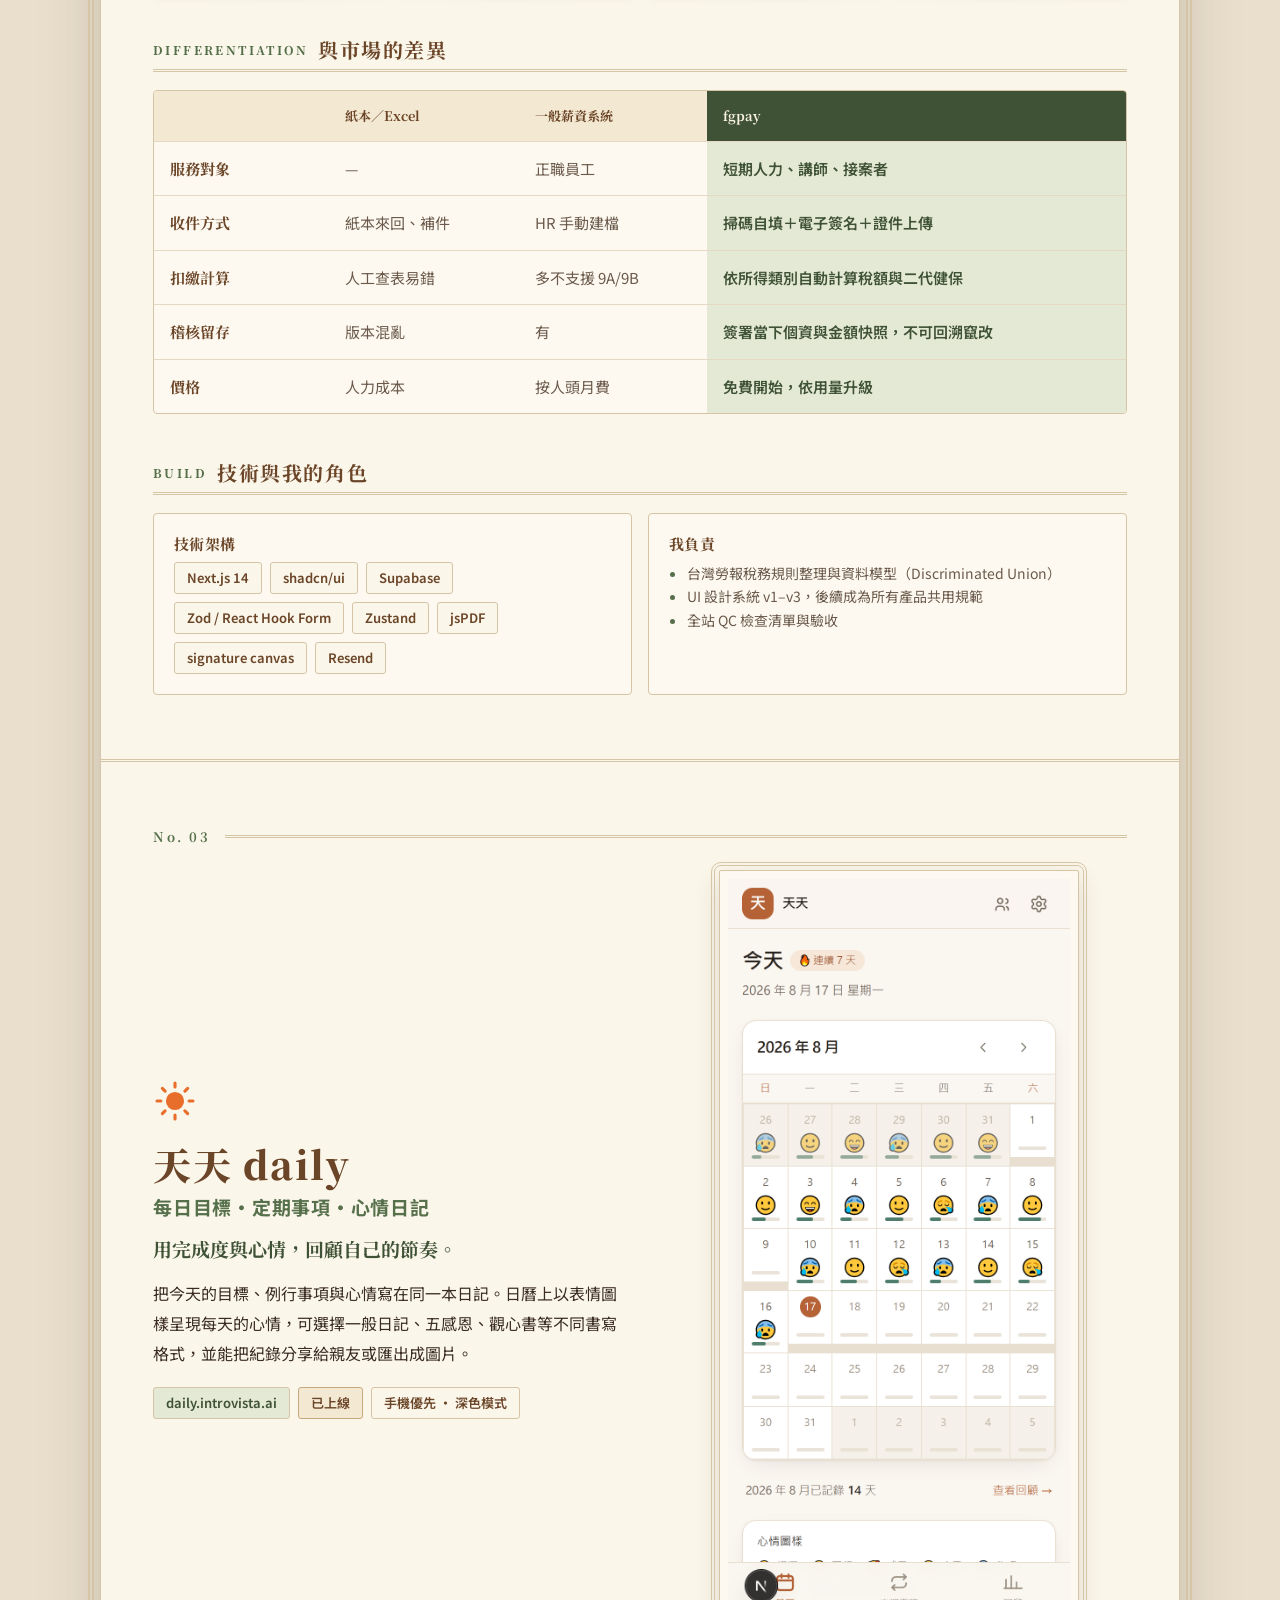
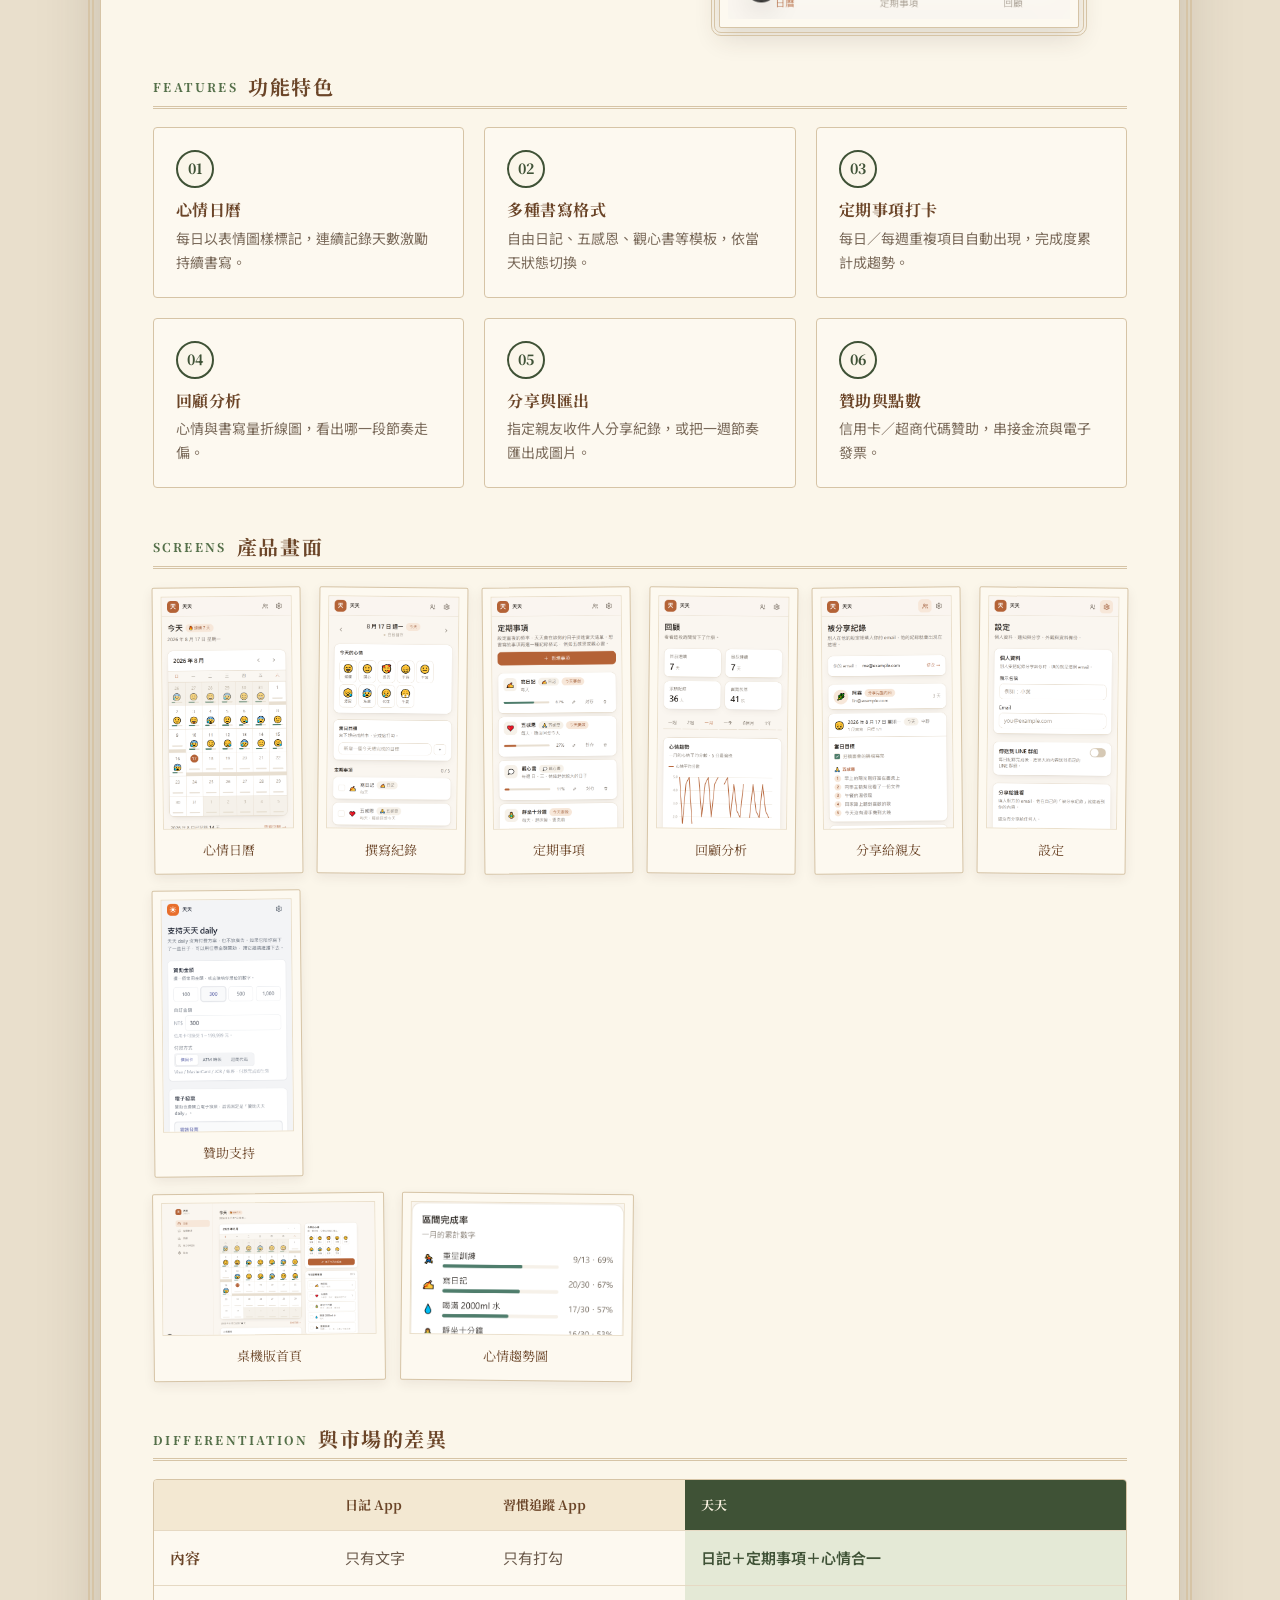
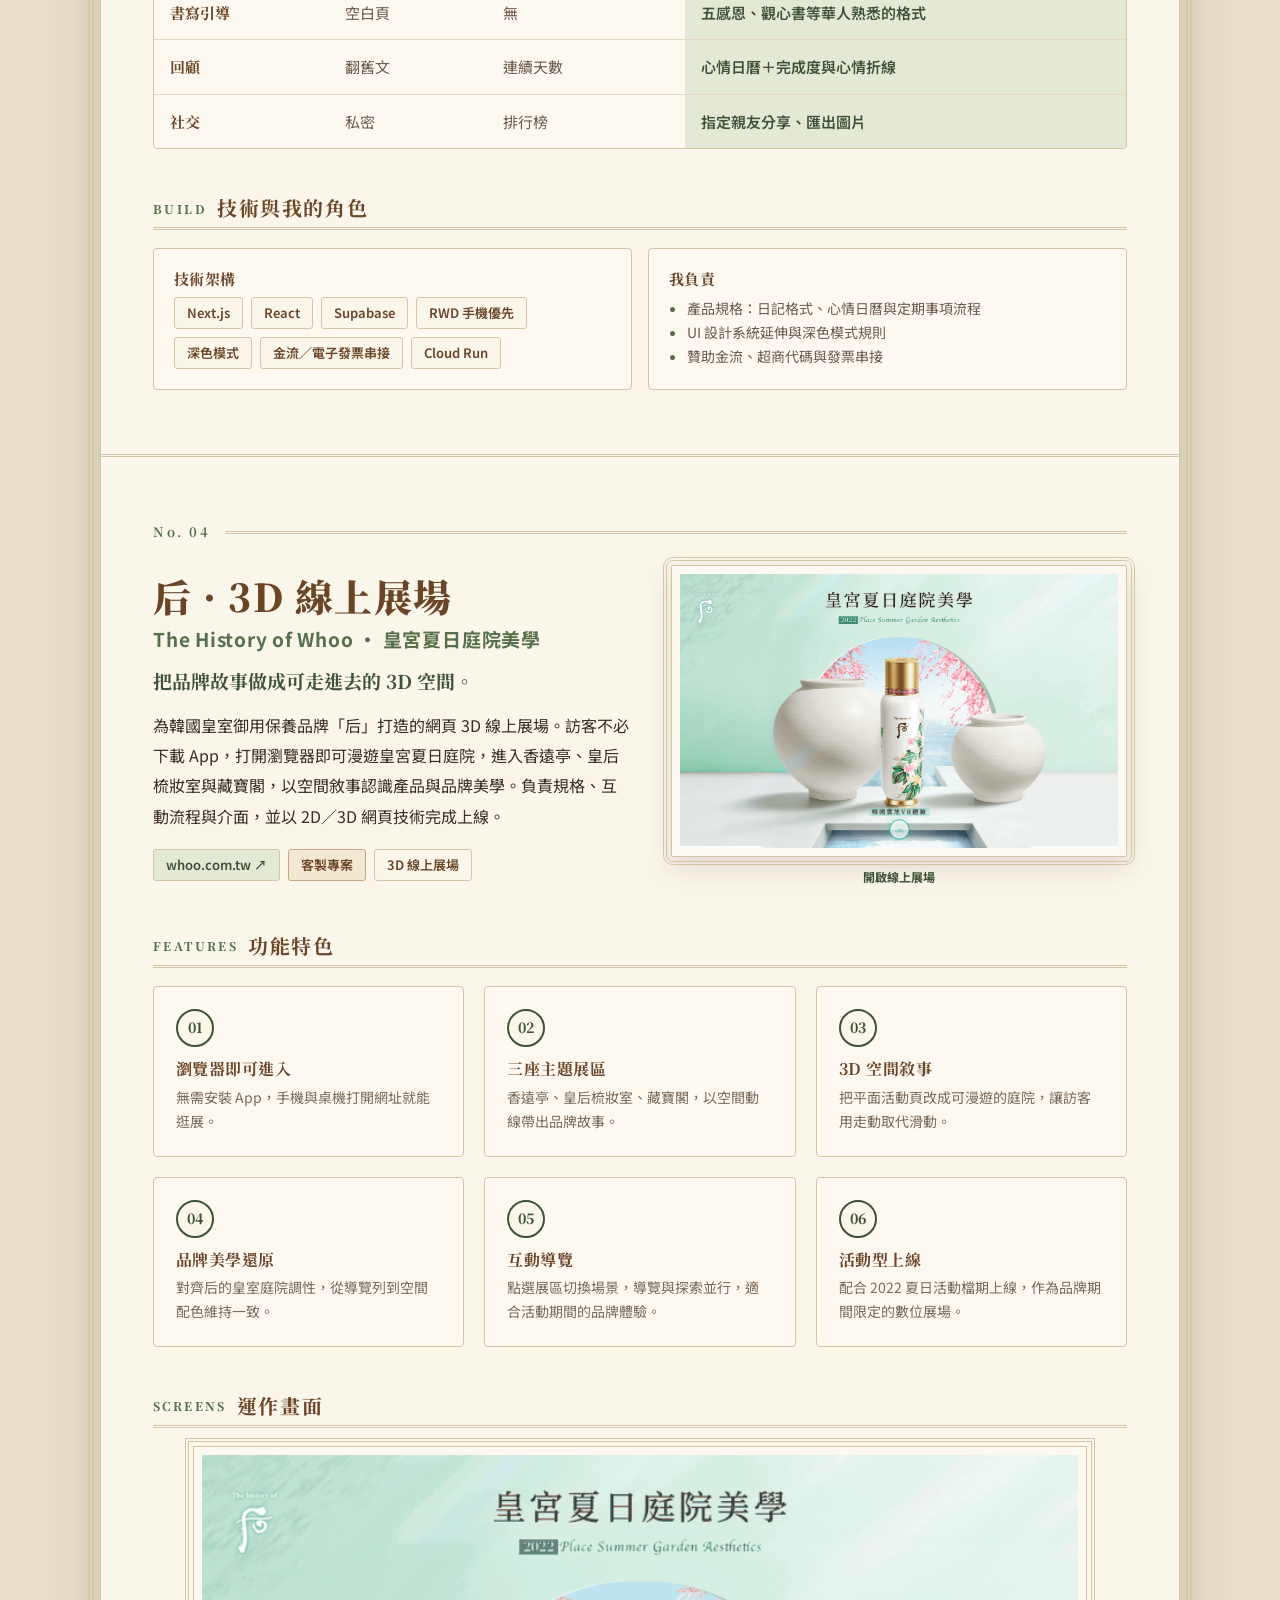
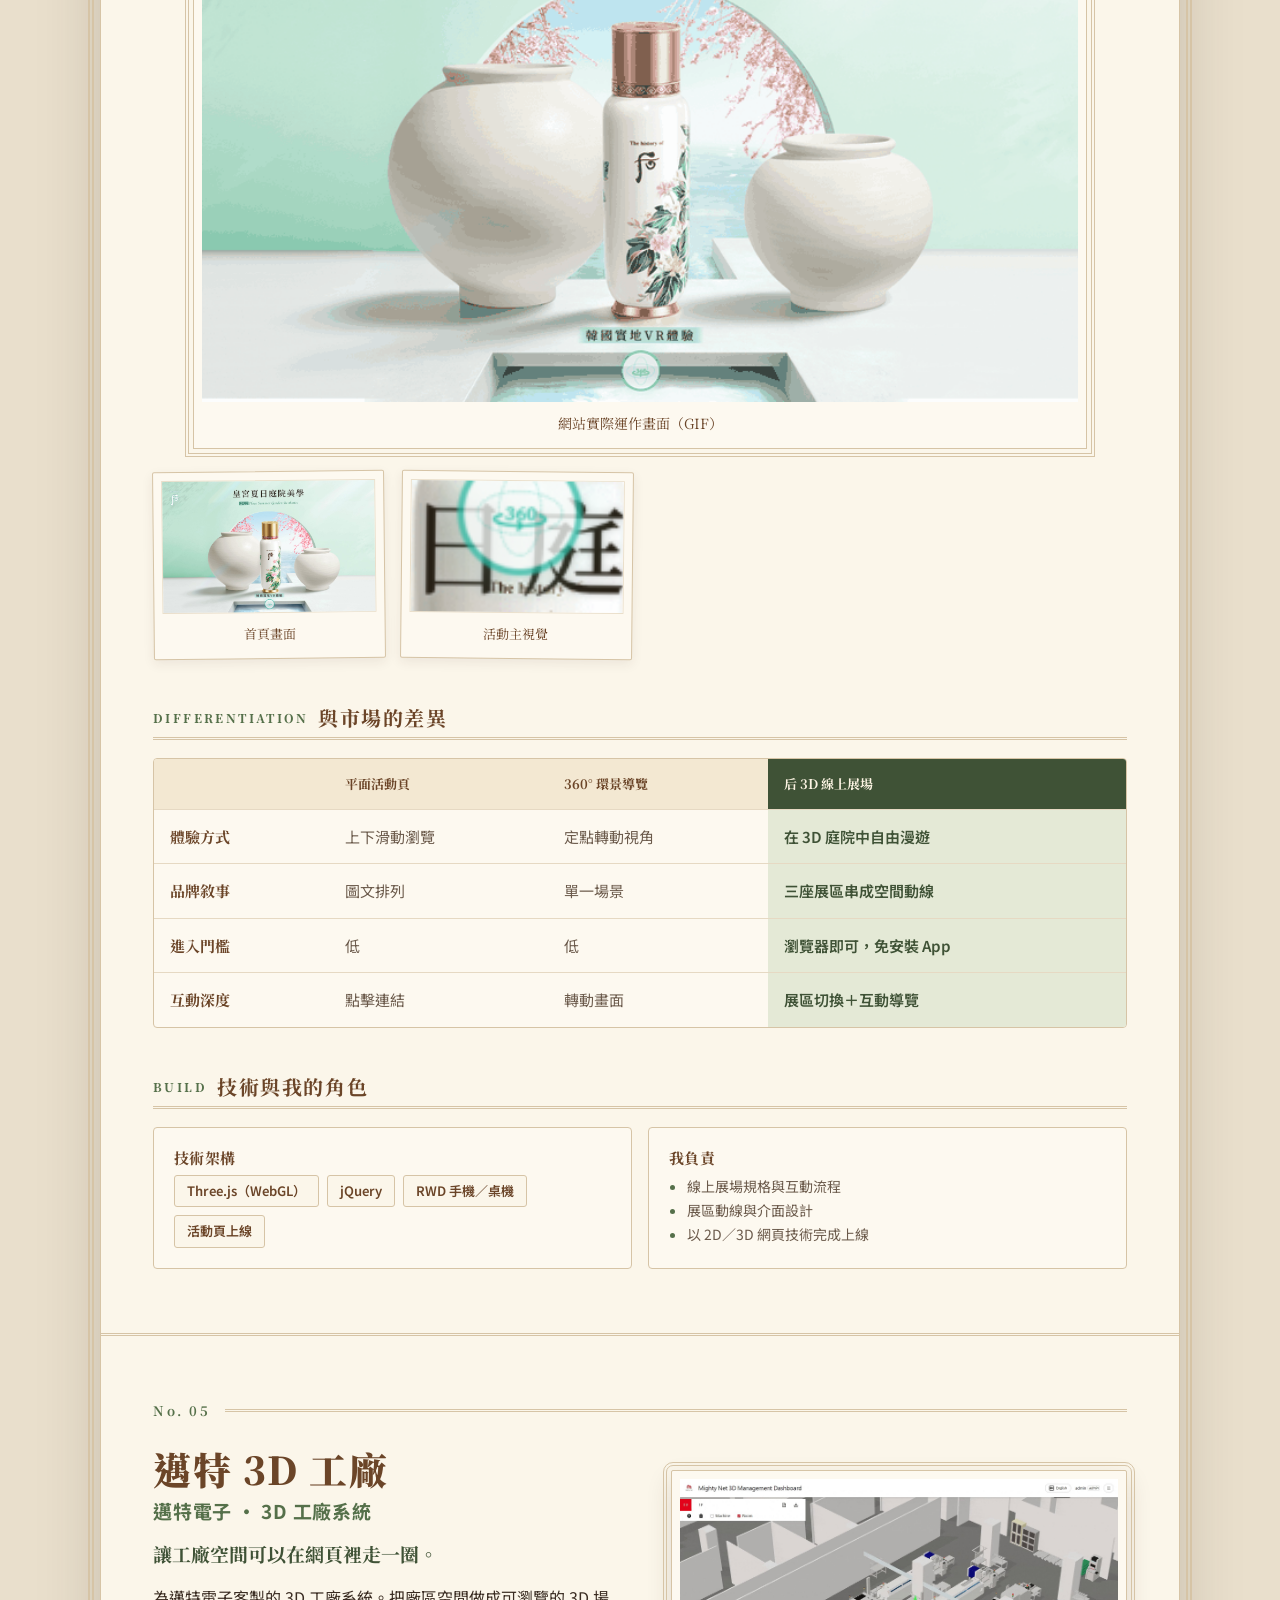
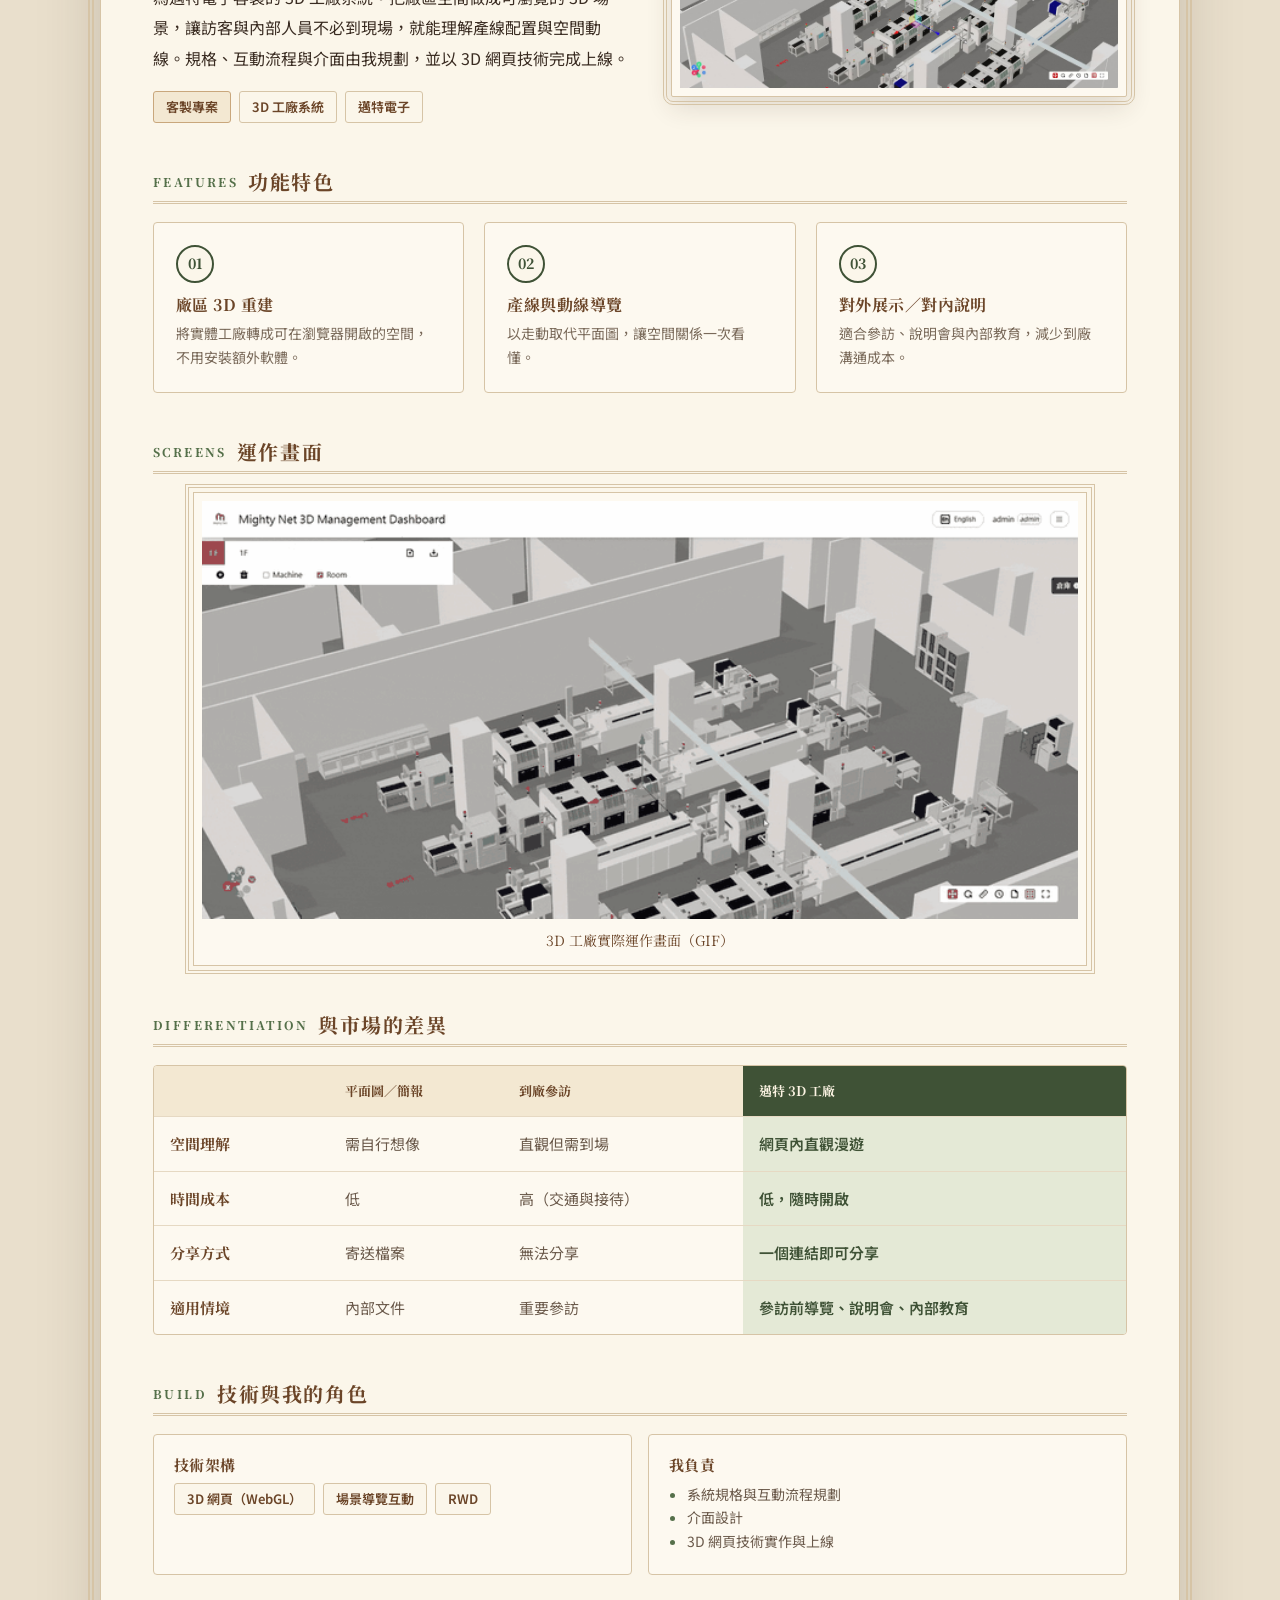
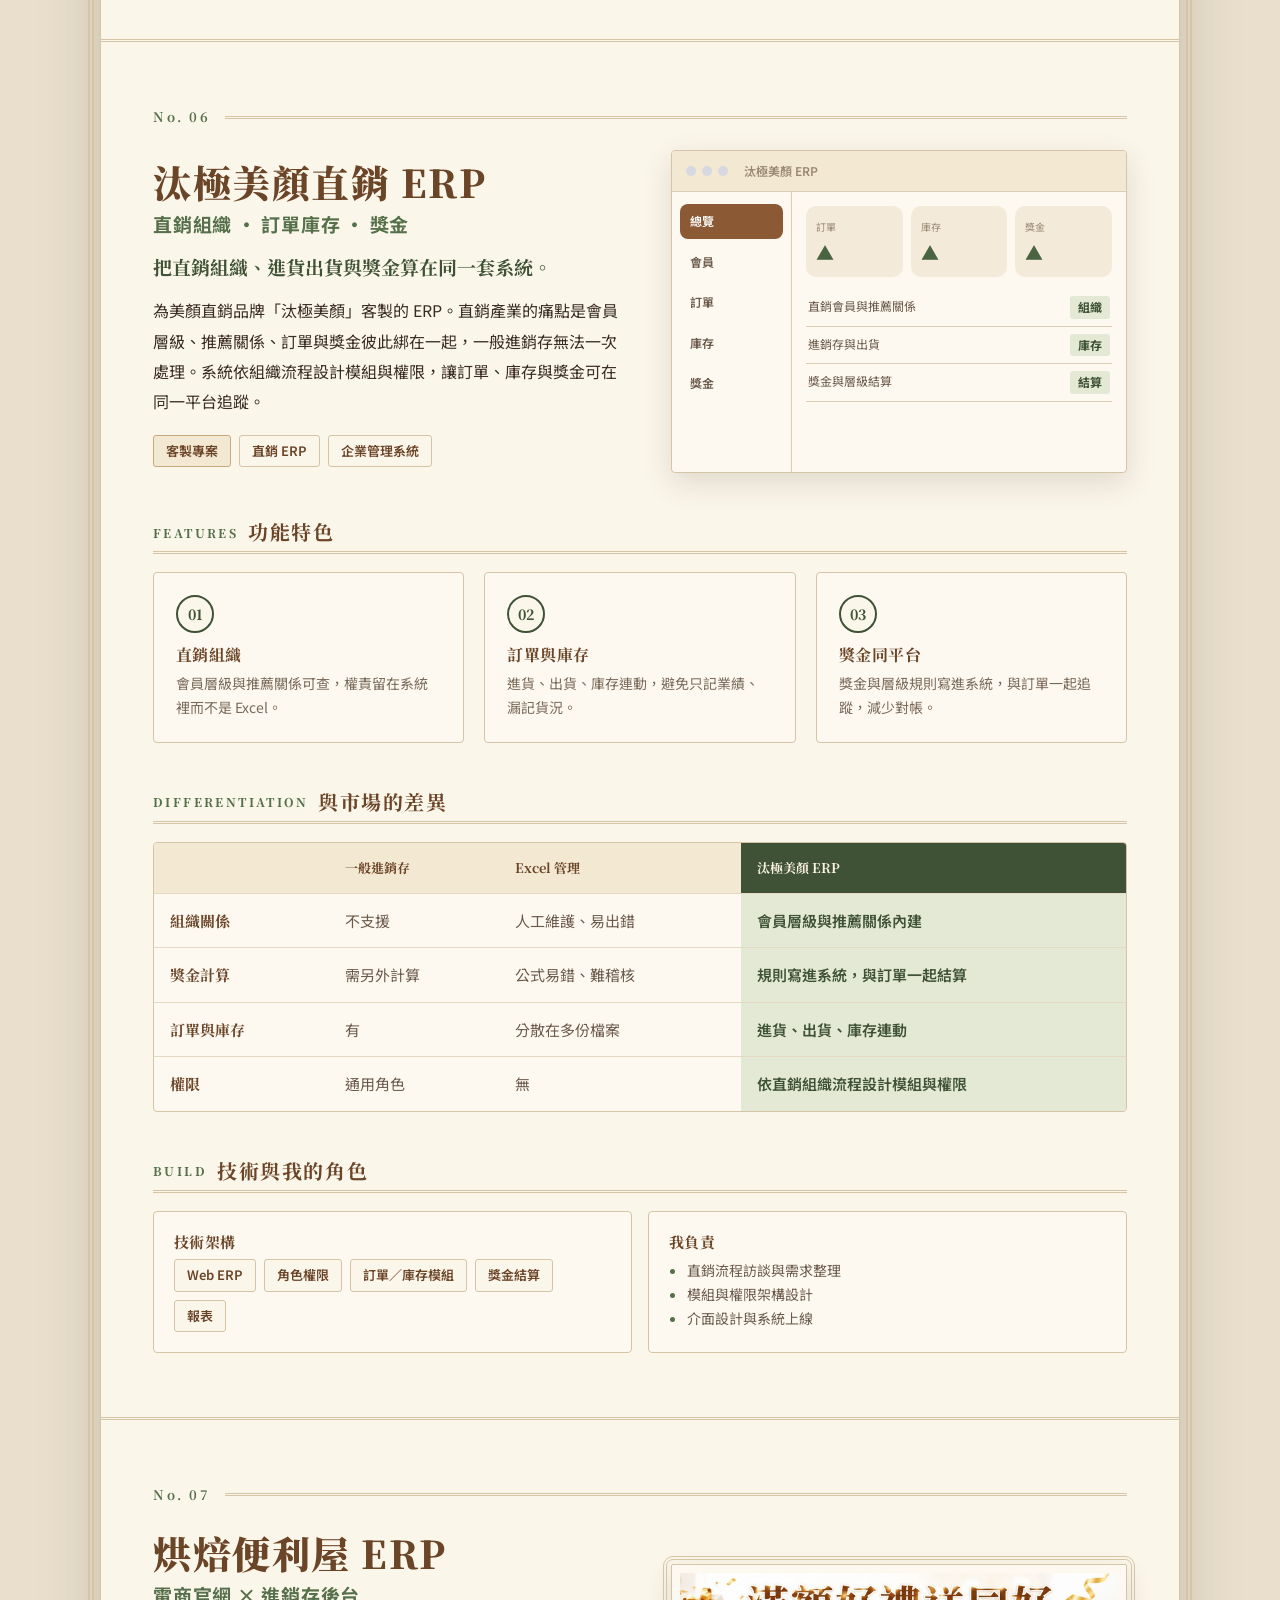
==== commit b43e3f93: "Add NameGain cover image and GIF Co-Authored-By: Claude Opus 5.5 <noreply@anthropic.com>" ====
--- a/portfolio.html
+++ b/portfolio.html
@@ -60,7 +60,7 @@
 <div id="works-data">
 <div class="wd-head"><div class="wrap"><h3 class="wl-h"><i>DETAILS</i>作品詳細介紹</h3></div></div>
 <!-- ================= NAMEGAIN ================= -->
-<section class="product" id="namegain" data-cover="assets/namegain/01.webp">
+<section class="product" id="namegain" data-cover="assets/works/namegain-shot.jpg" data-anim="assets/works/namegain.gif">
   <div class="wrap">
     <div class="folio-no">No. 01</div>
     <div class="p-head">
@@ -71,7 +71,7 @@
         <p class="p-desc">每位用戶都能免費建立自己的電子名片，透過 LINE、WhatsApp、Email 發送；收到名片的人會看到「免費製作我的電子名片」按鈕，形成病毒式擴散。業務端則能快速記錄每次交流，由 AI 自動產生破冰信，所有互動都留下軌跡。</p>
         <div class="p-meta"><span class="chip blue">namegain.introvista.ai</span><span class="chip orange">已上線</span><span class="chip">Free／Basic $3,000/年</span></div>
       </div>
-      <div class="p-shot" data-lb><img src="assets/namegain/01.webp" alt="NameGain 名片簿"></div>
+      <div class="p-shot" data-lb><img src="assets/works/namegain-shot.jpg" alt="NameGain 名片簿"></div>
     </div>
 
     <div class="sub">
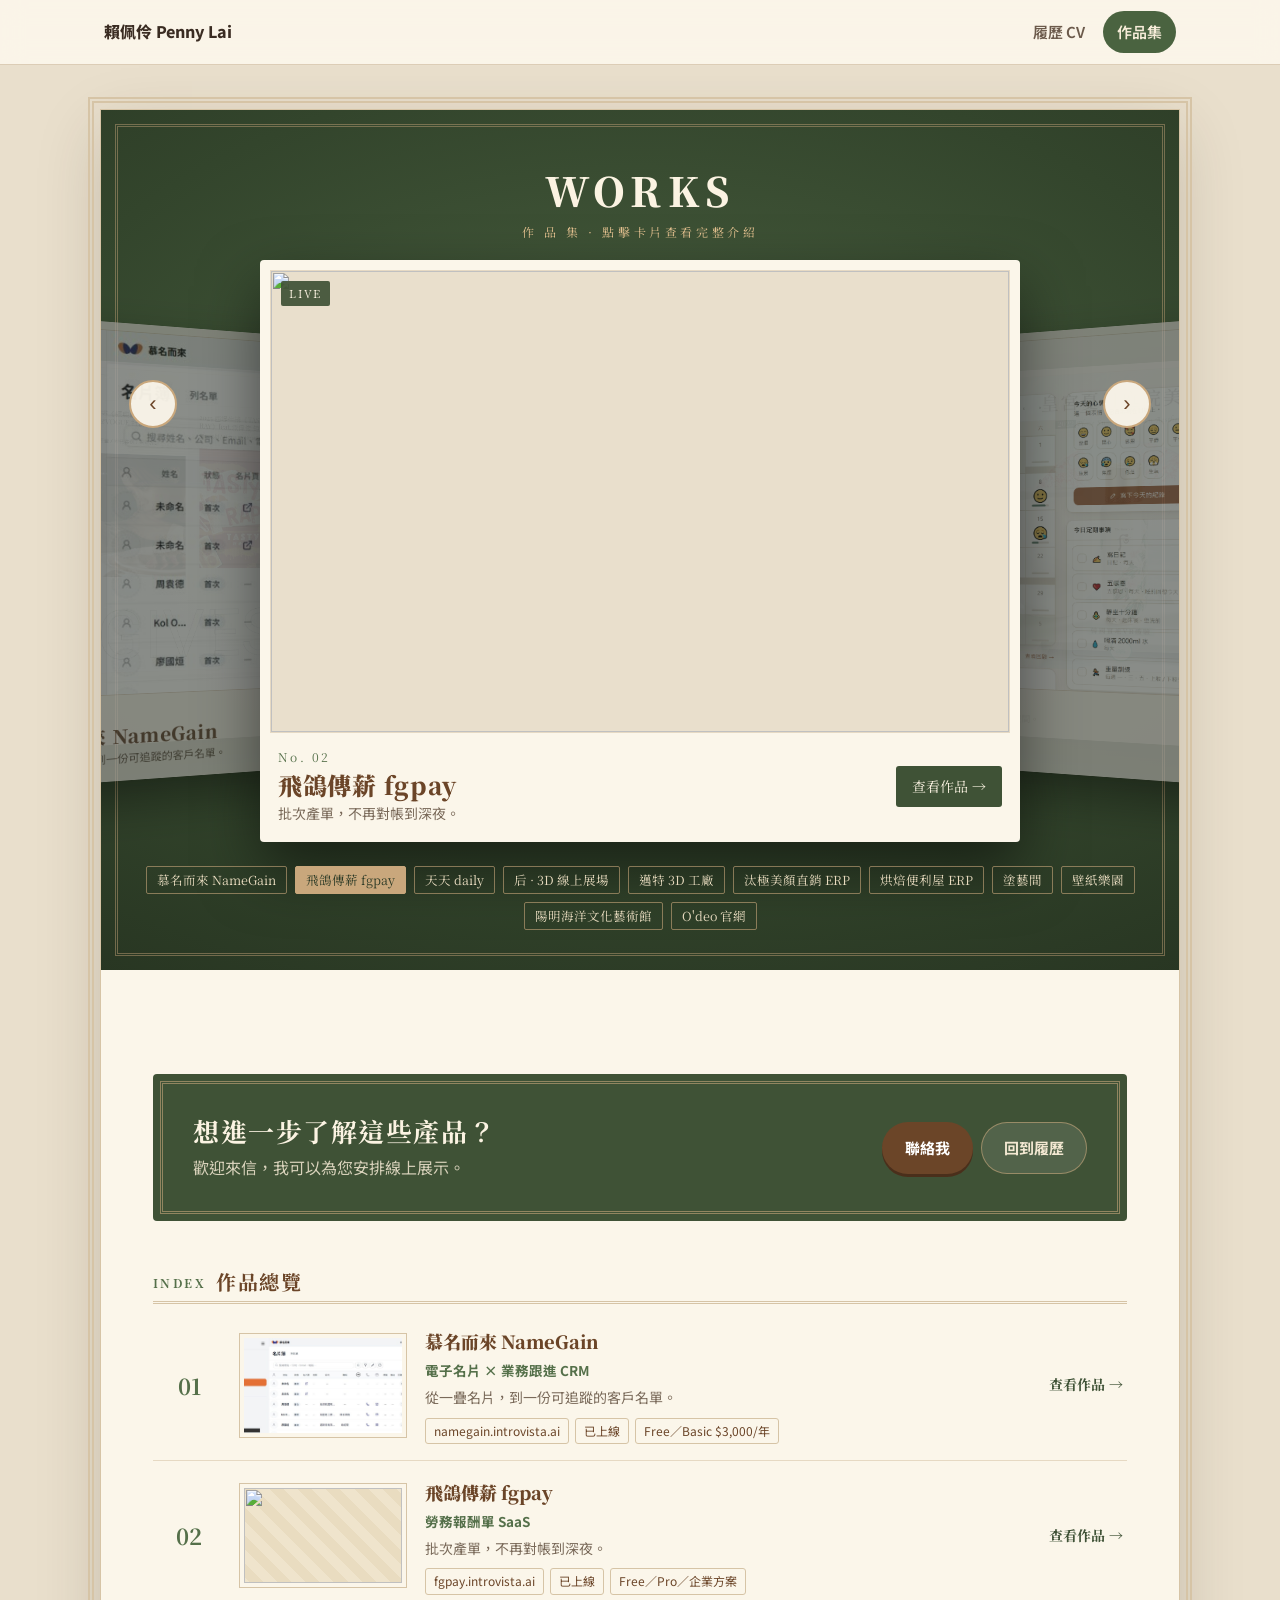
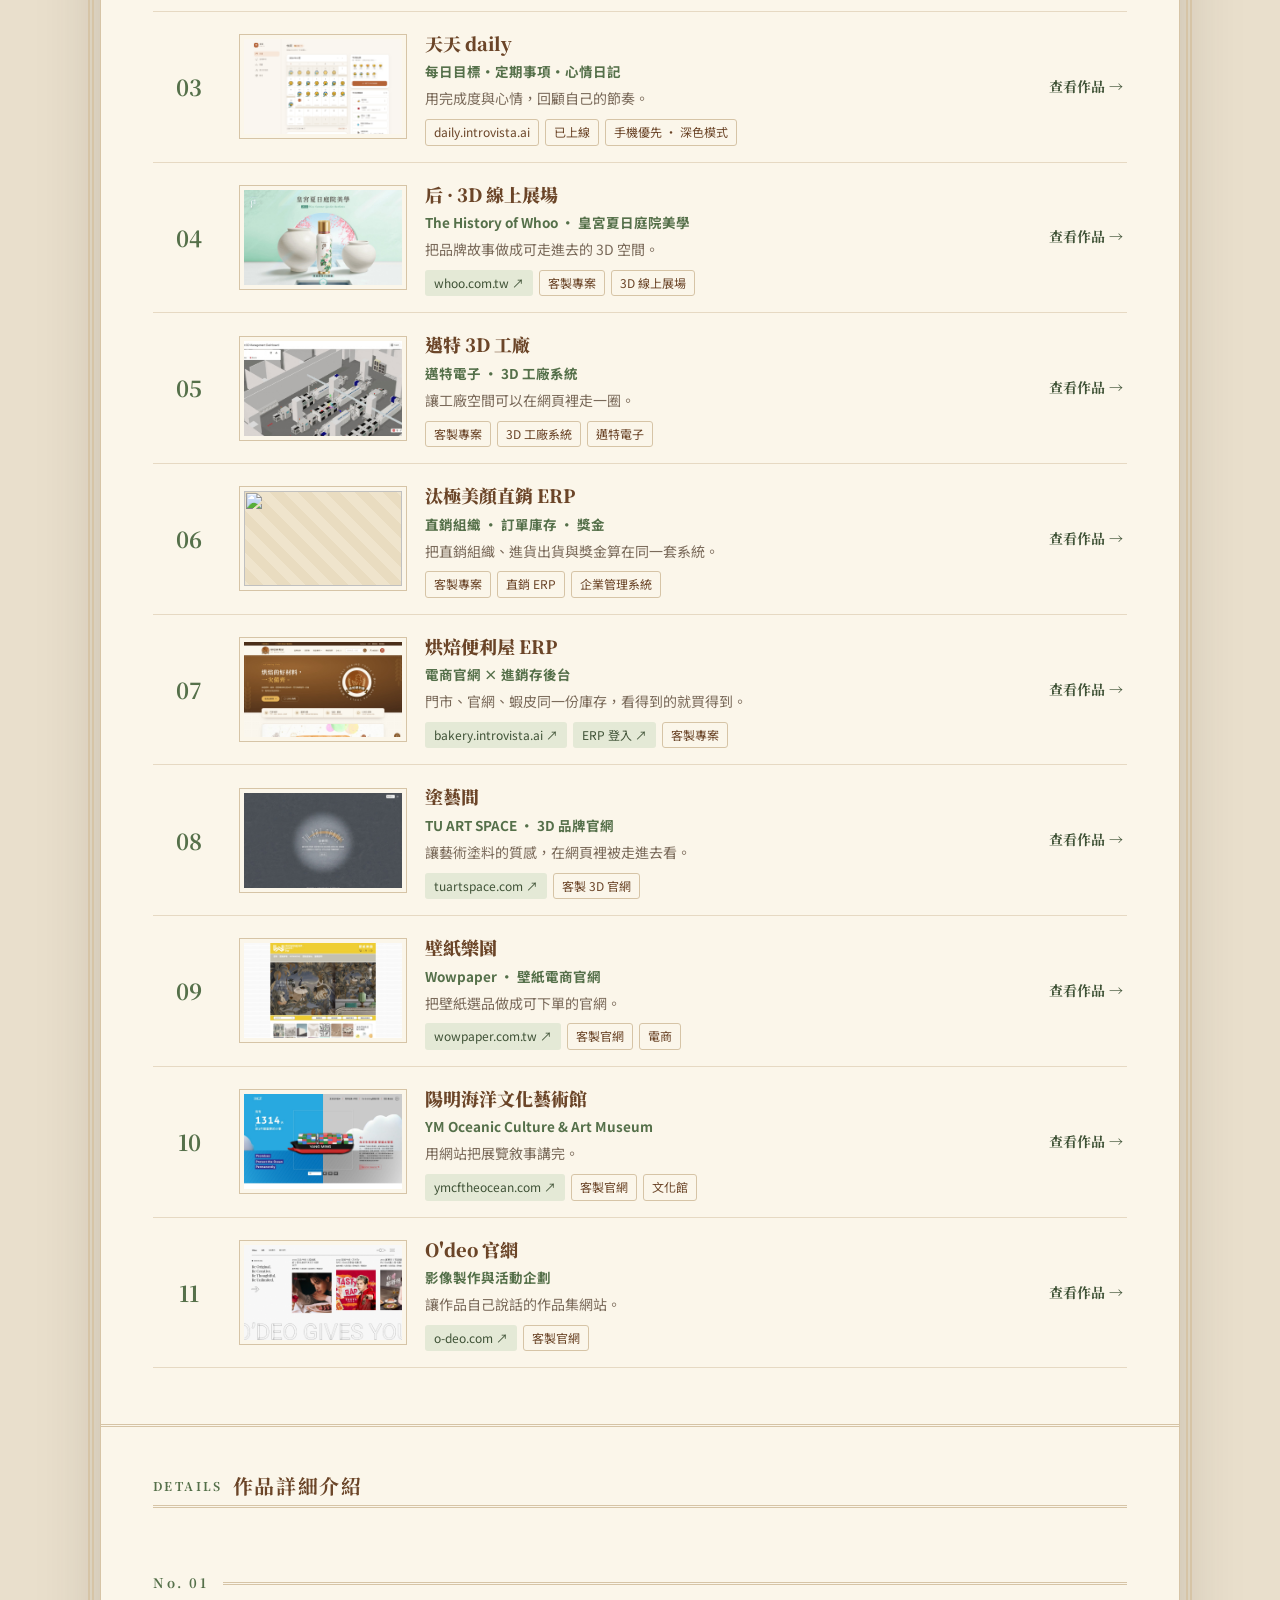
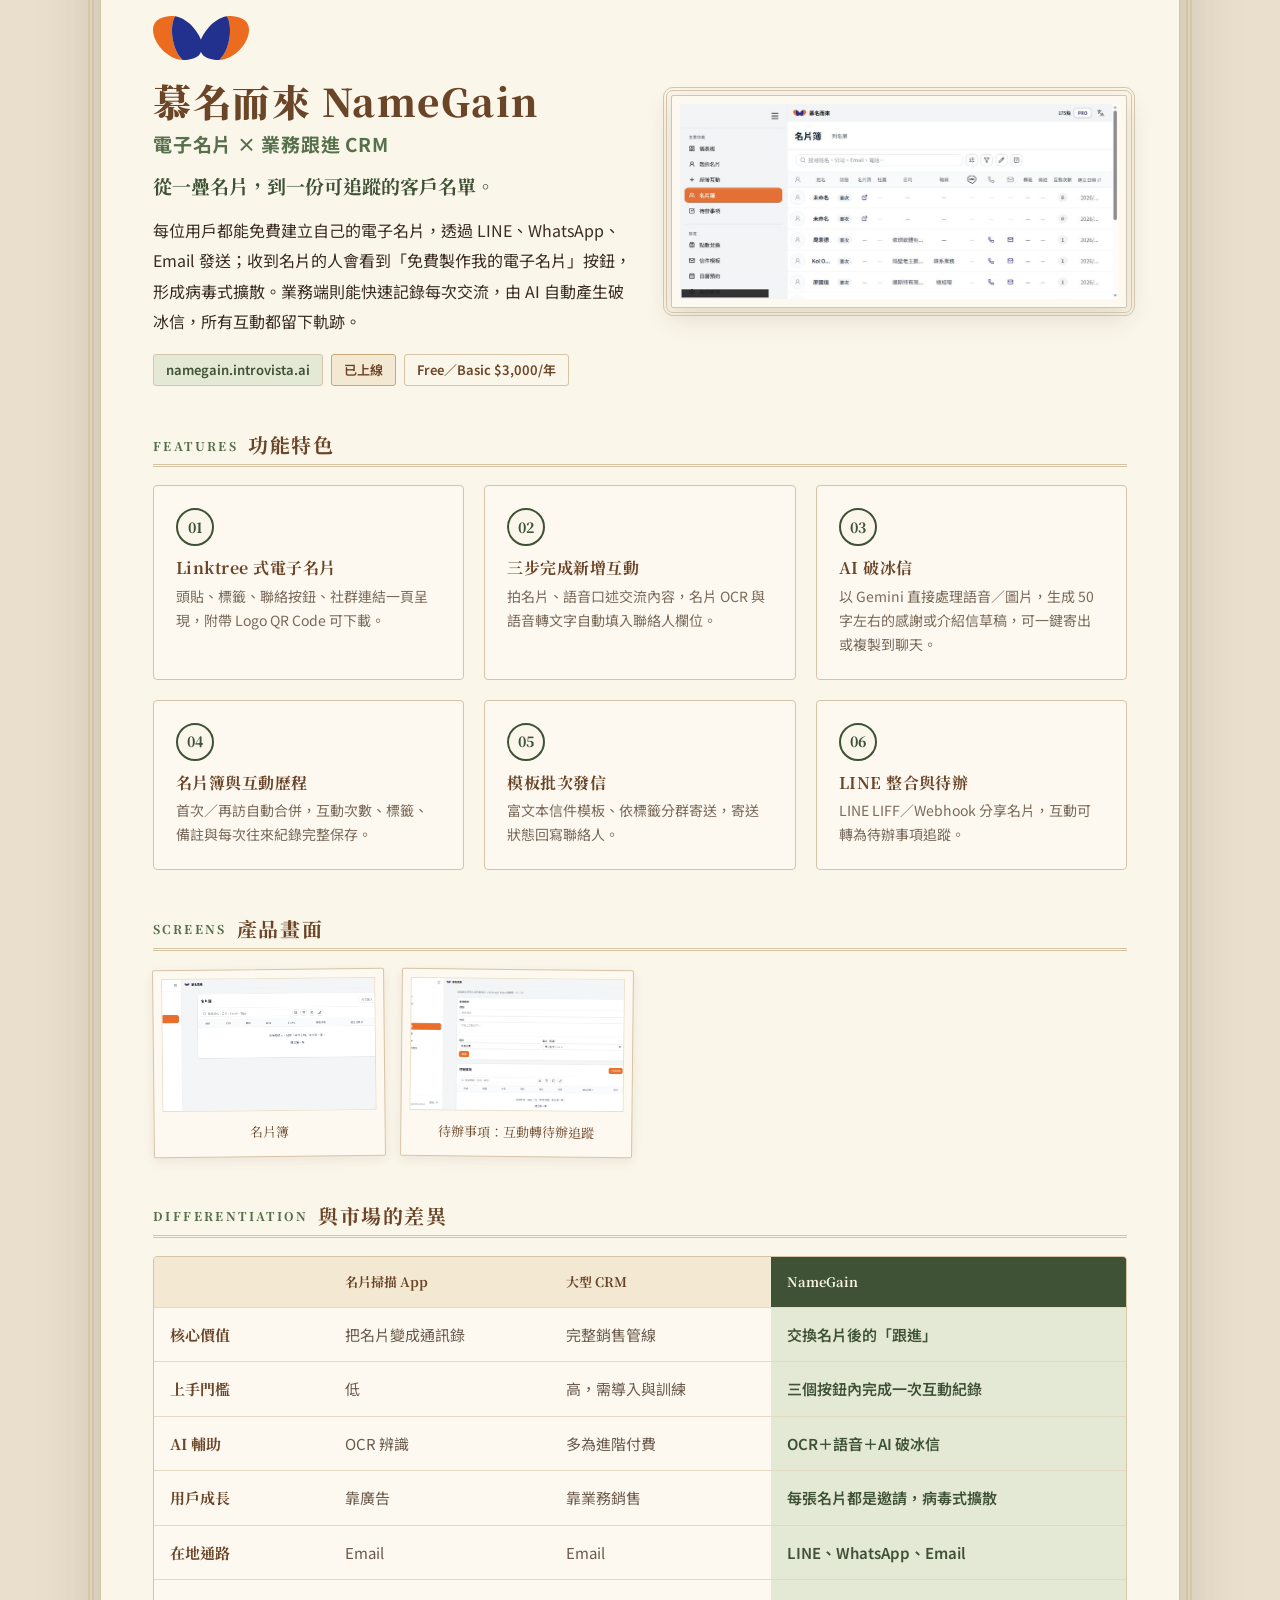
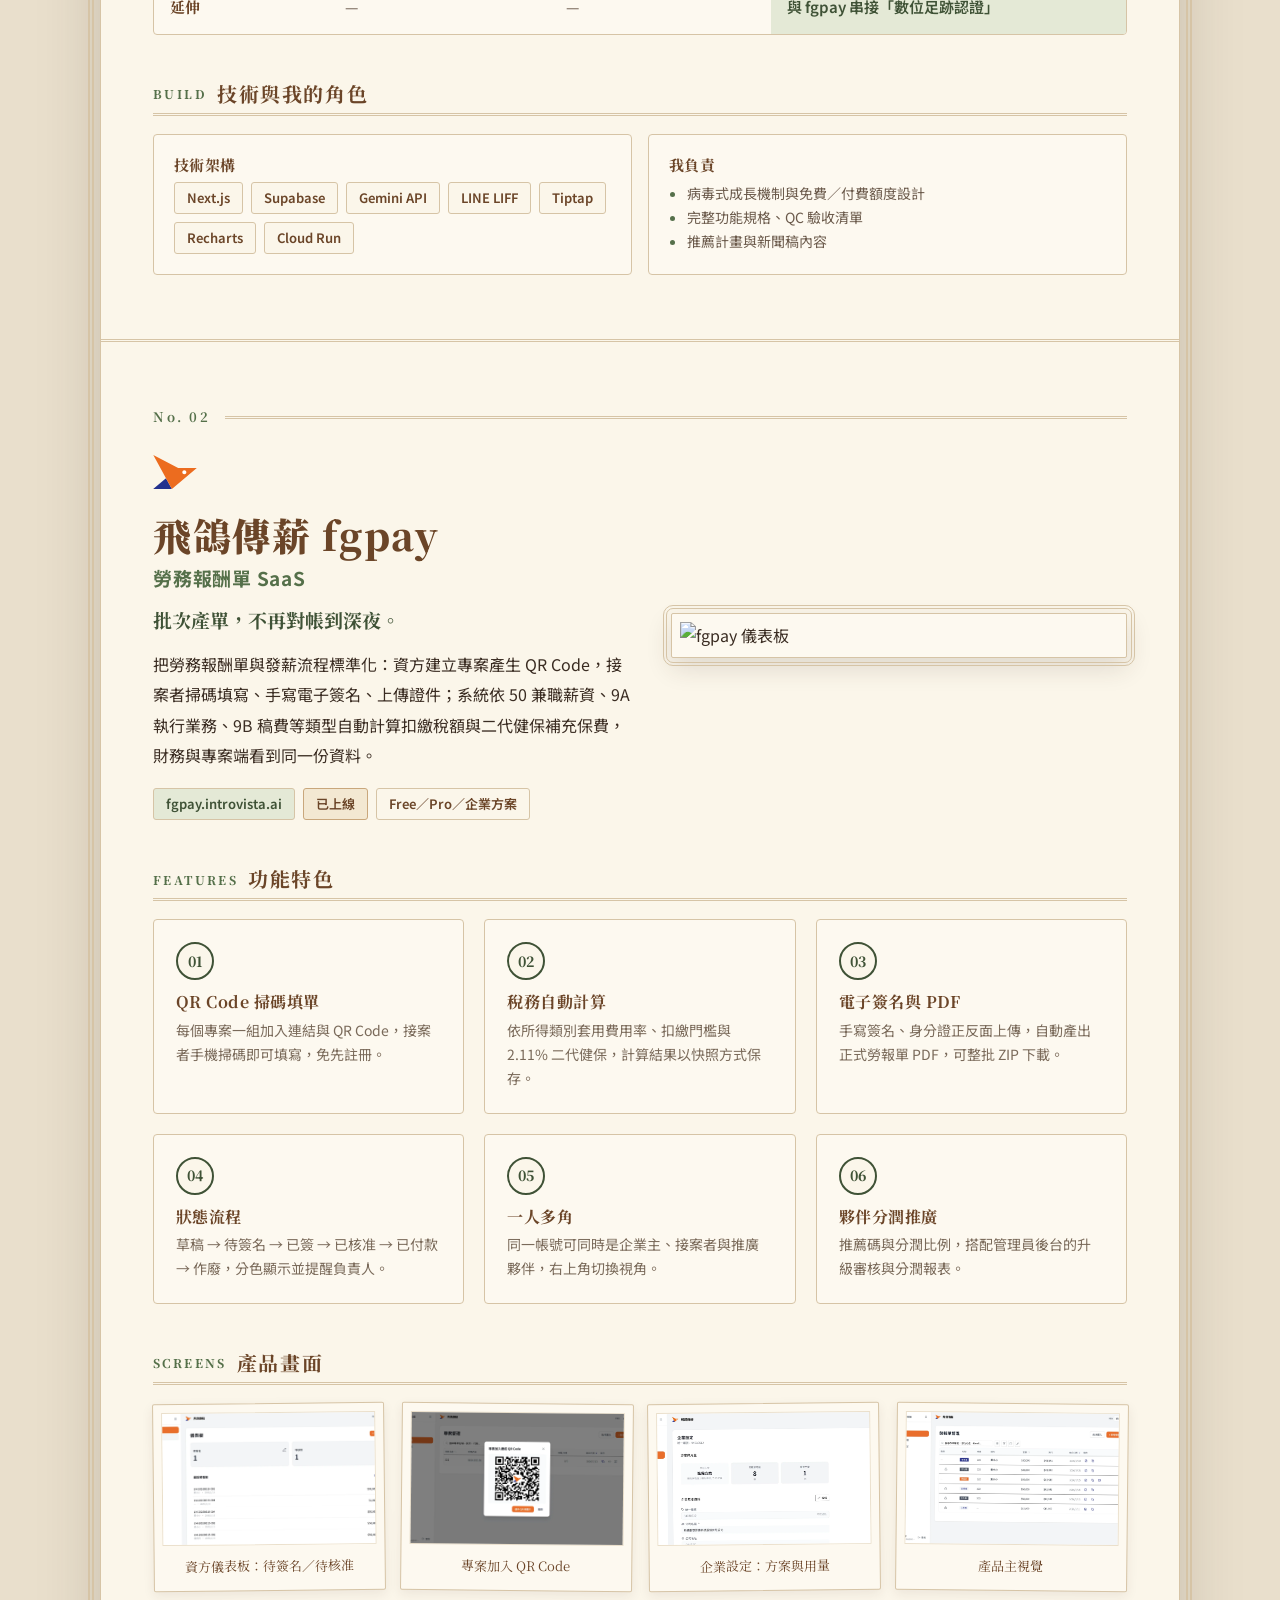
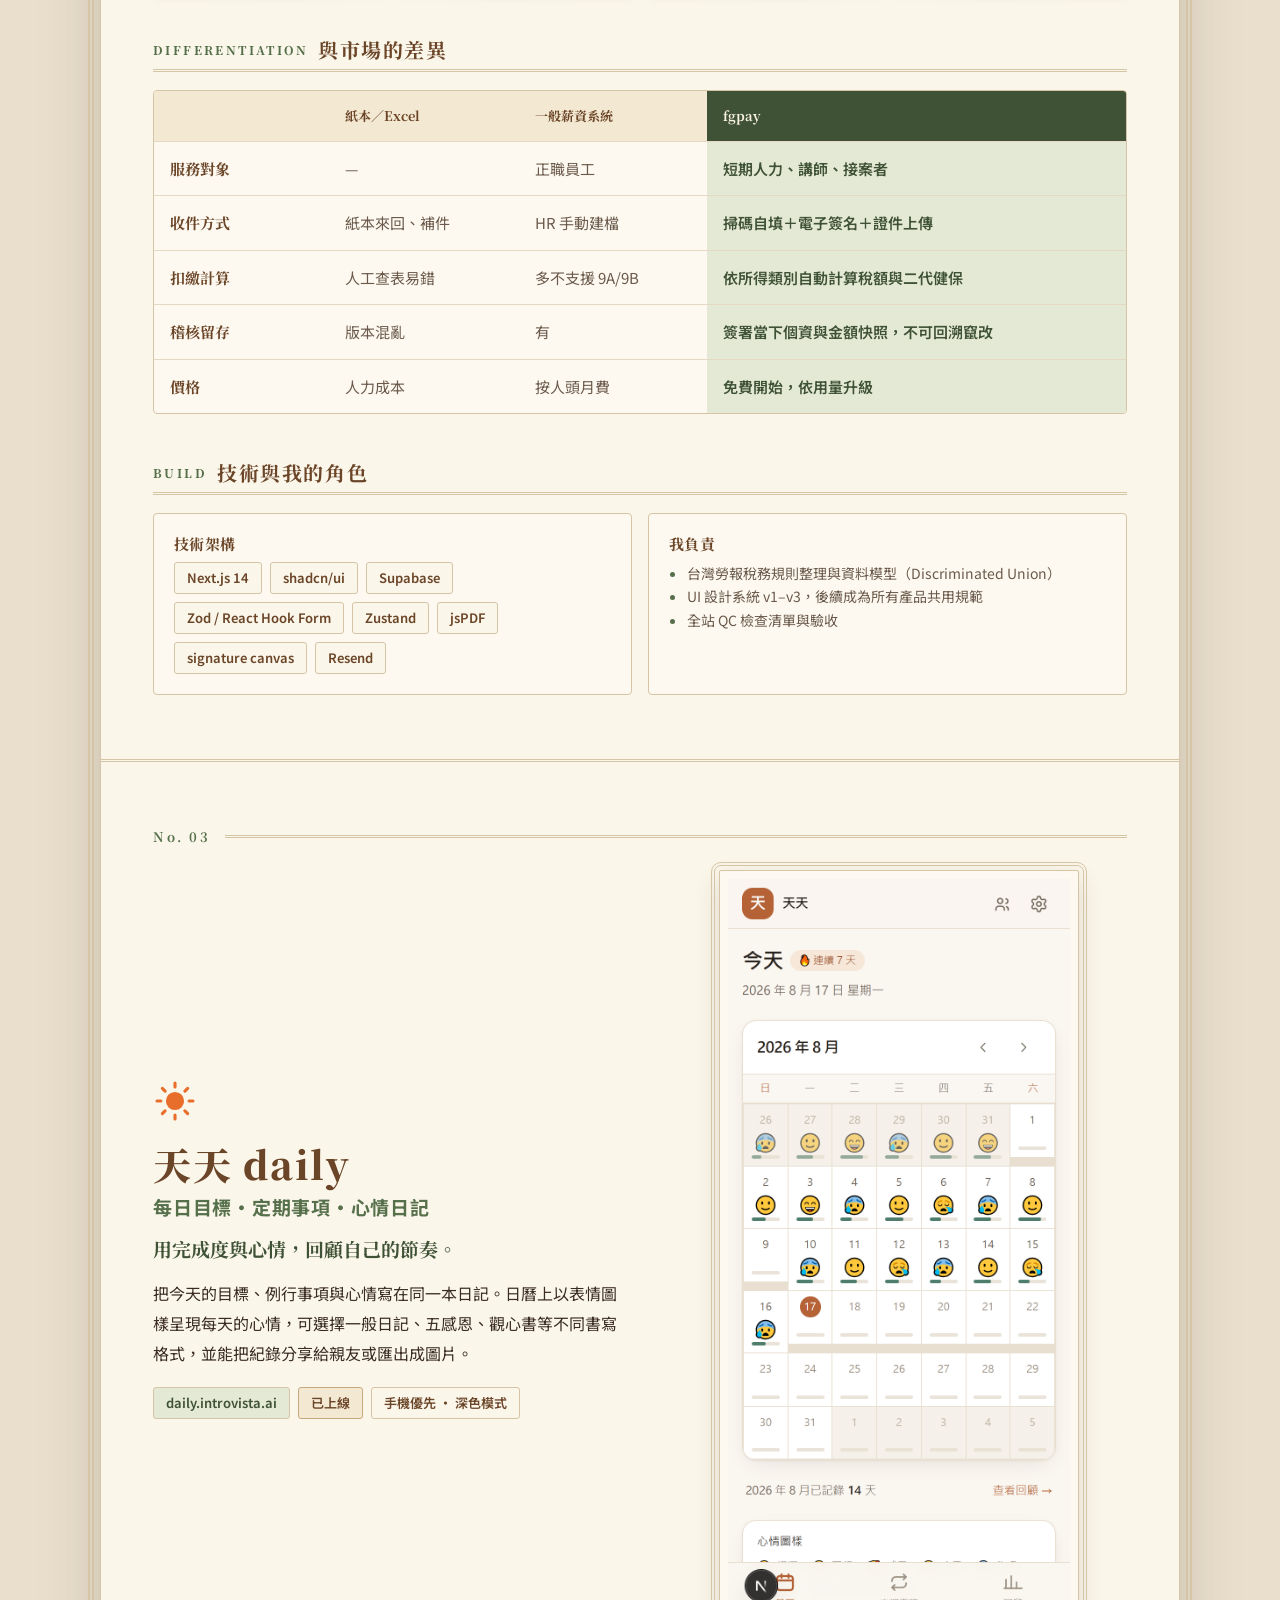
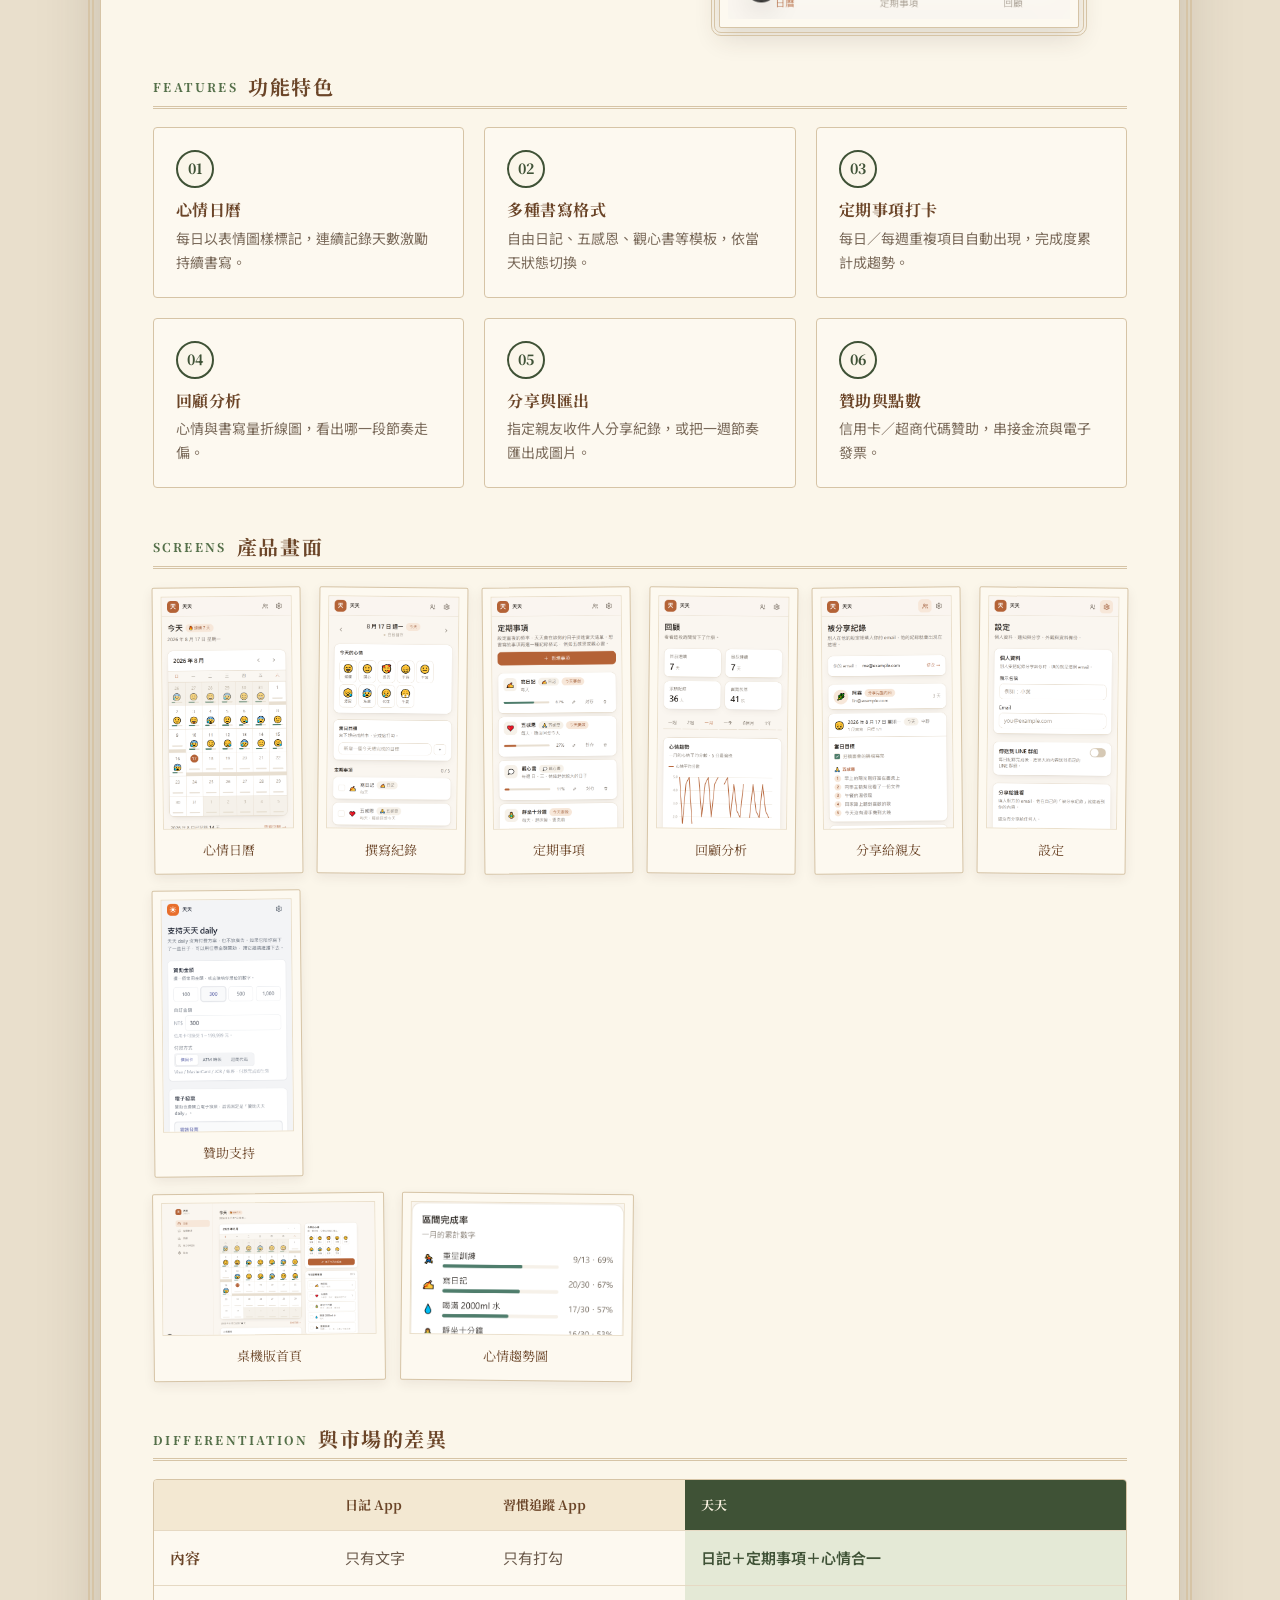
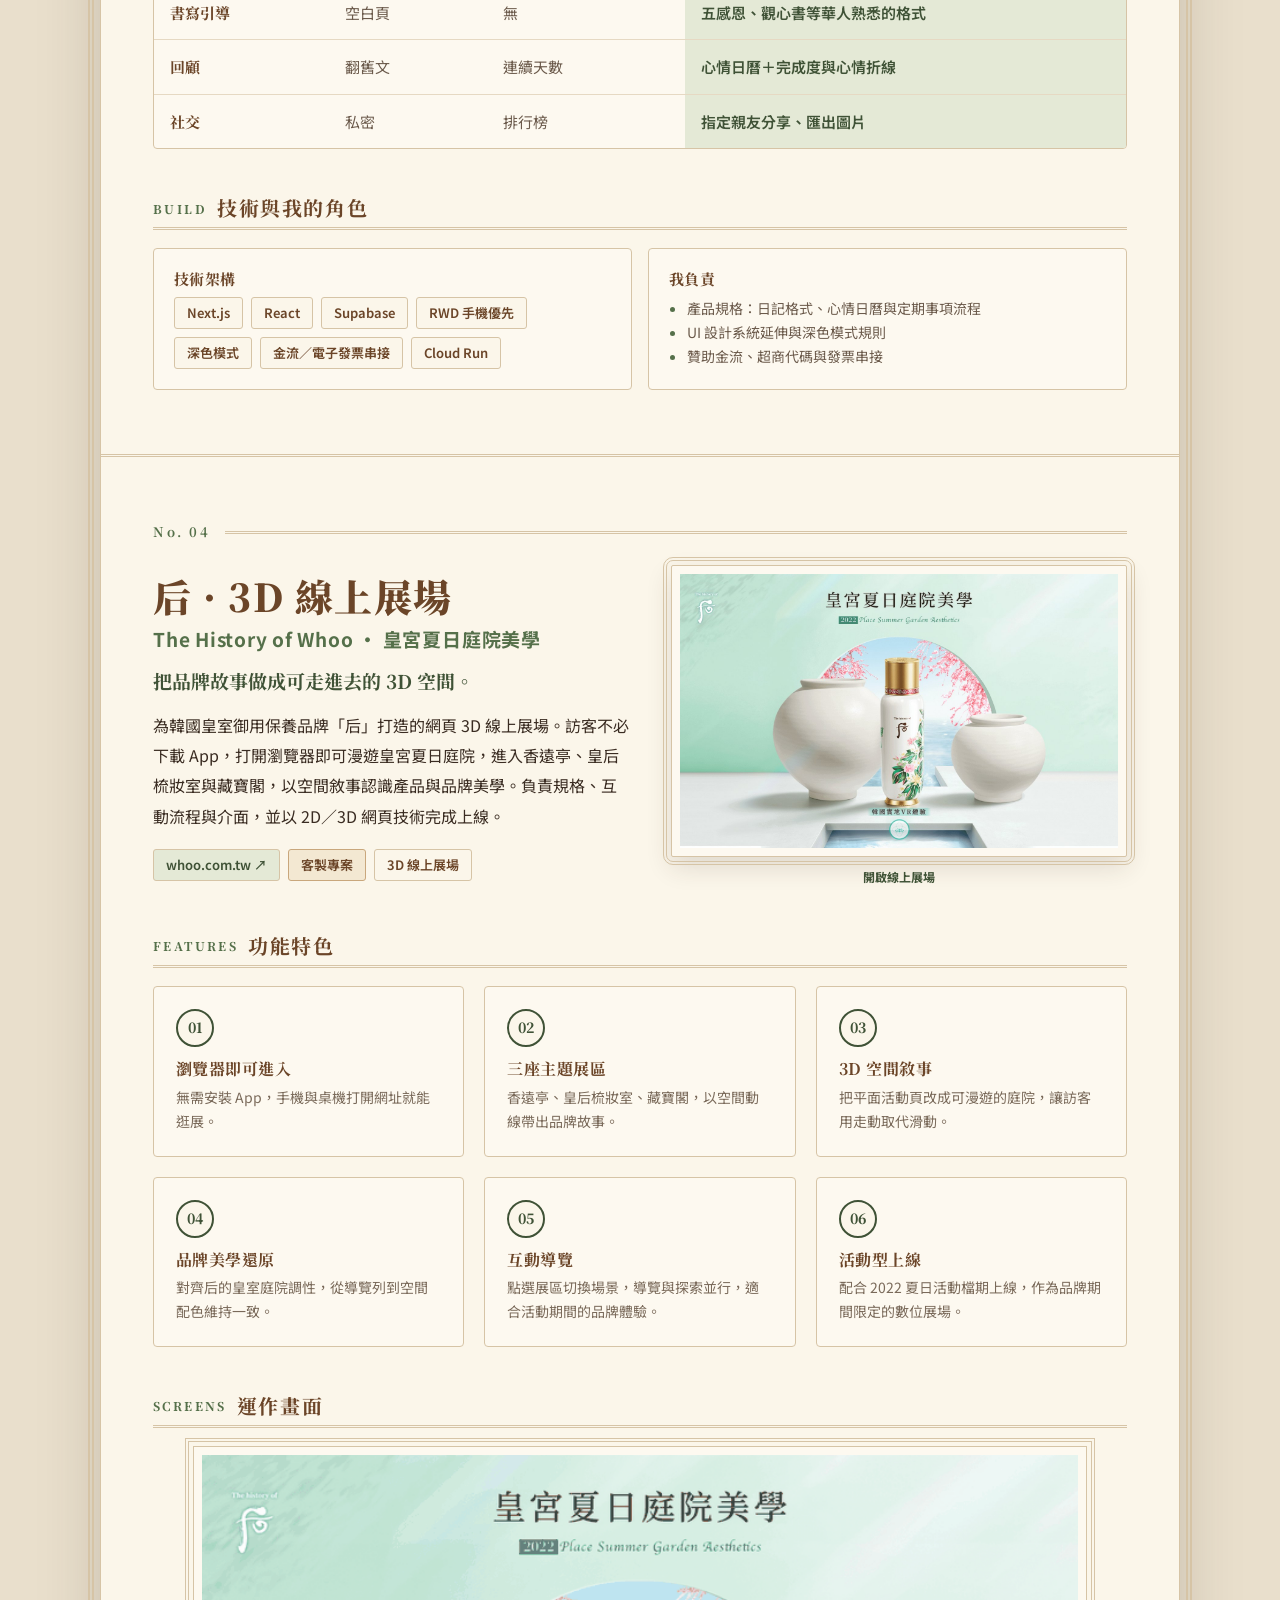
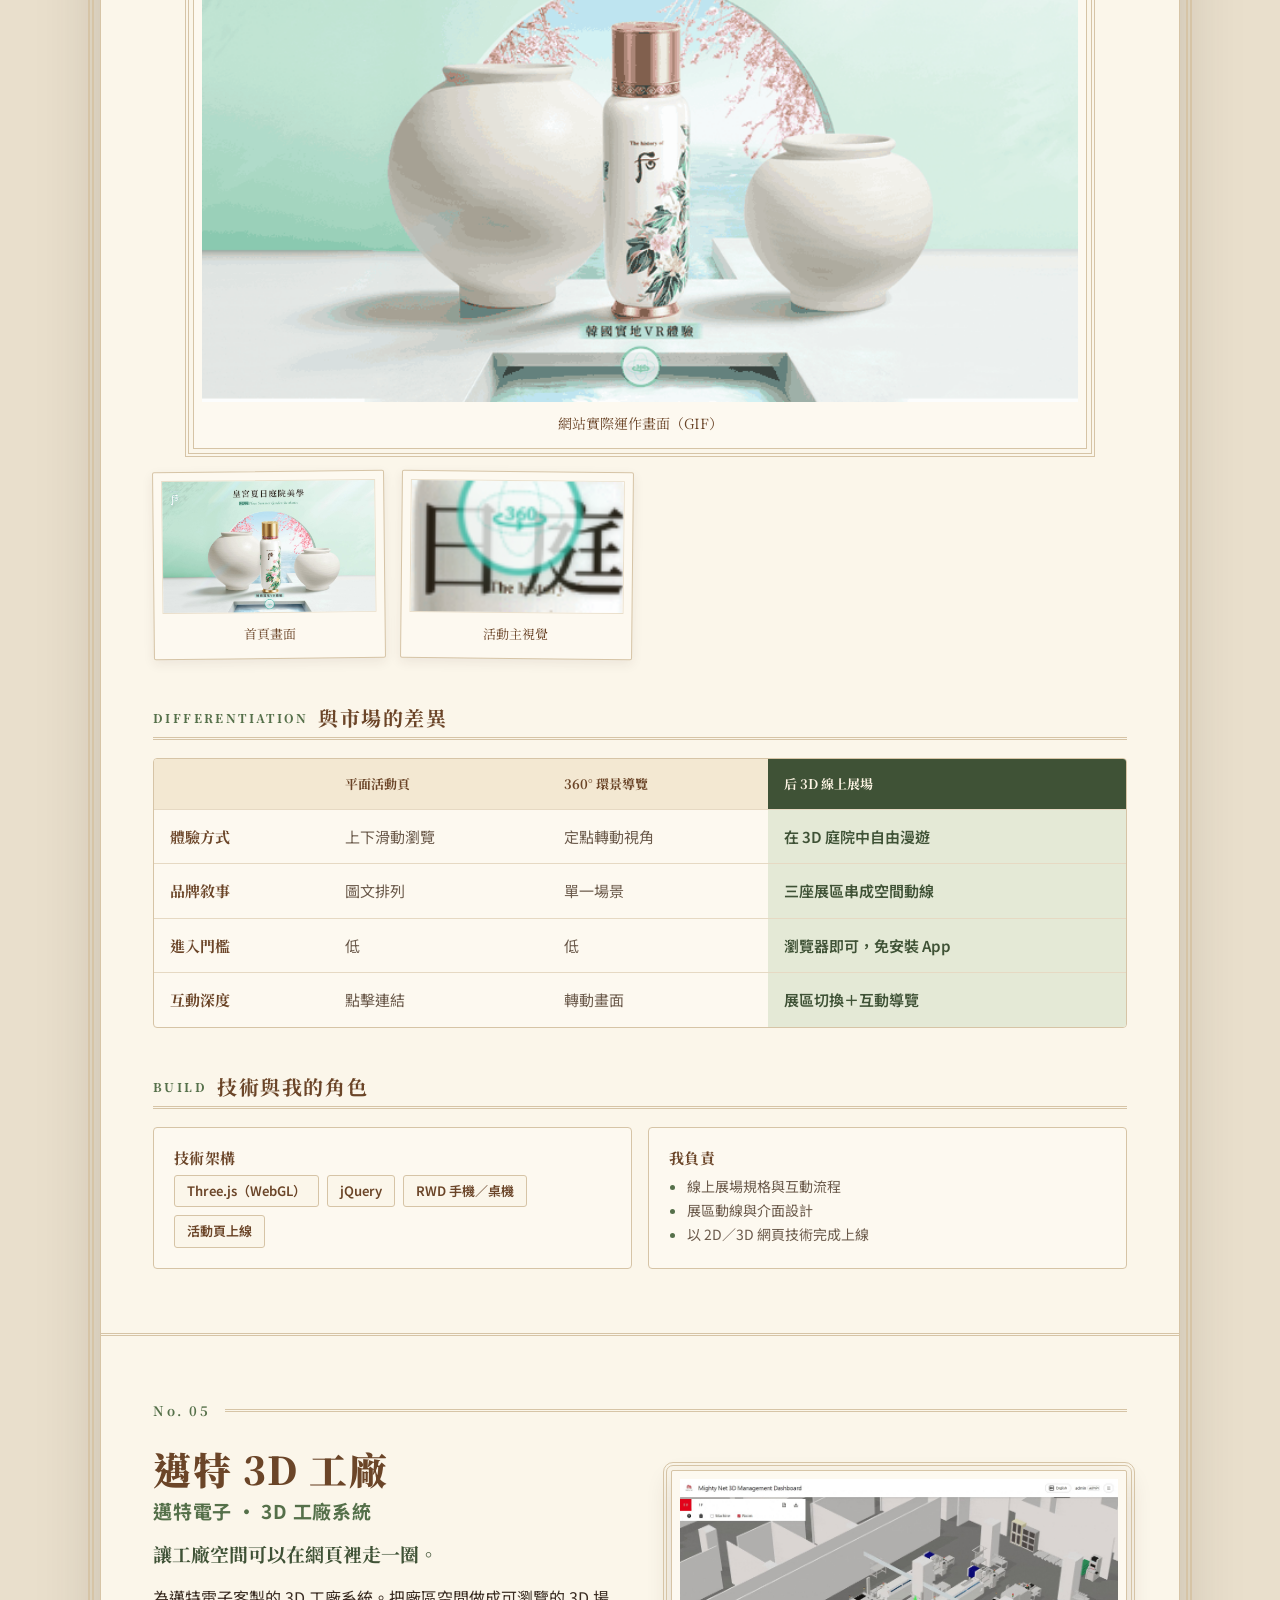
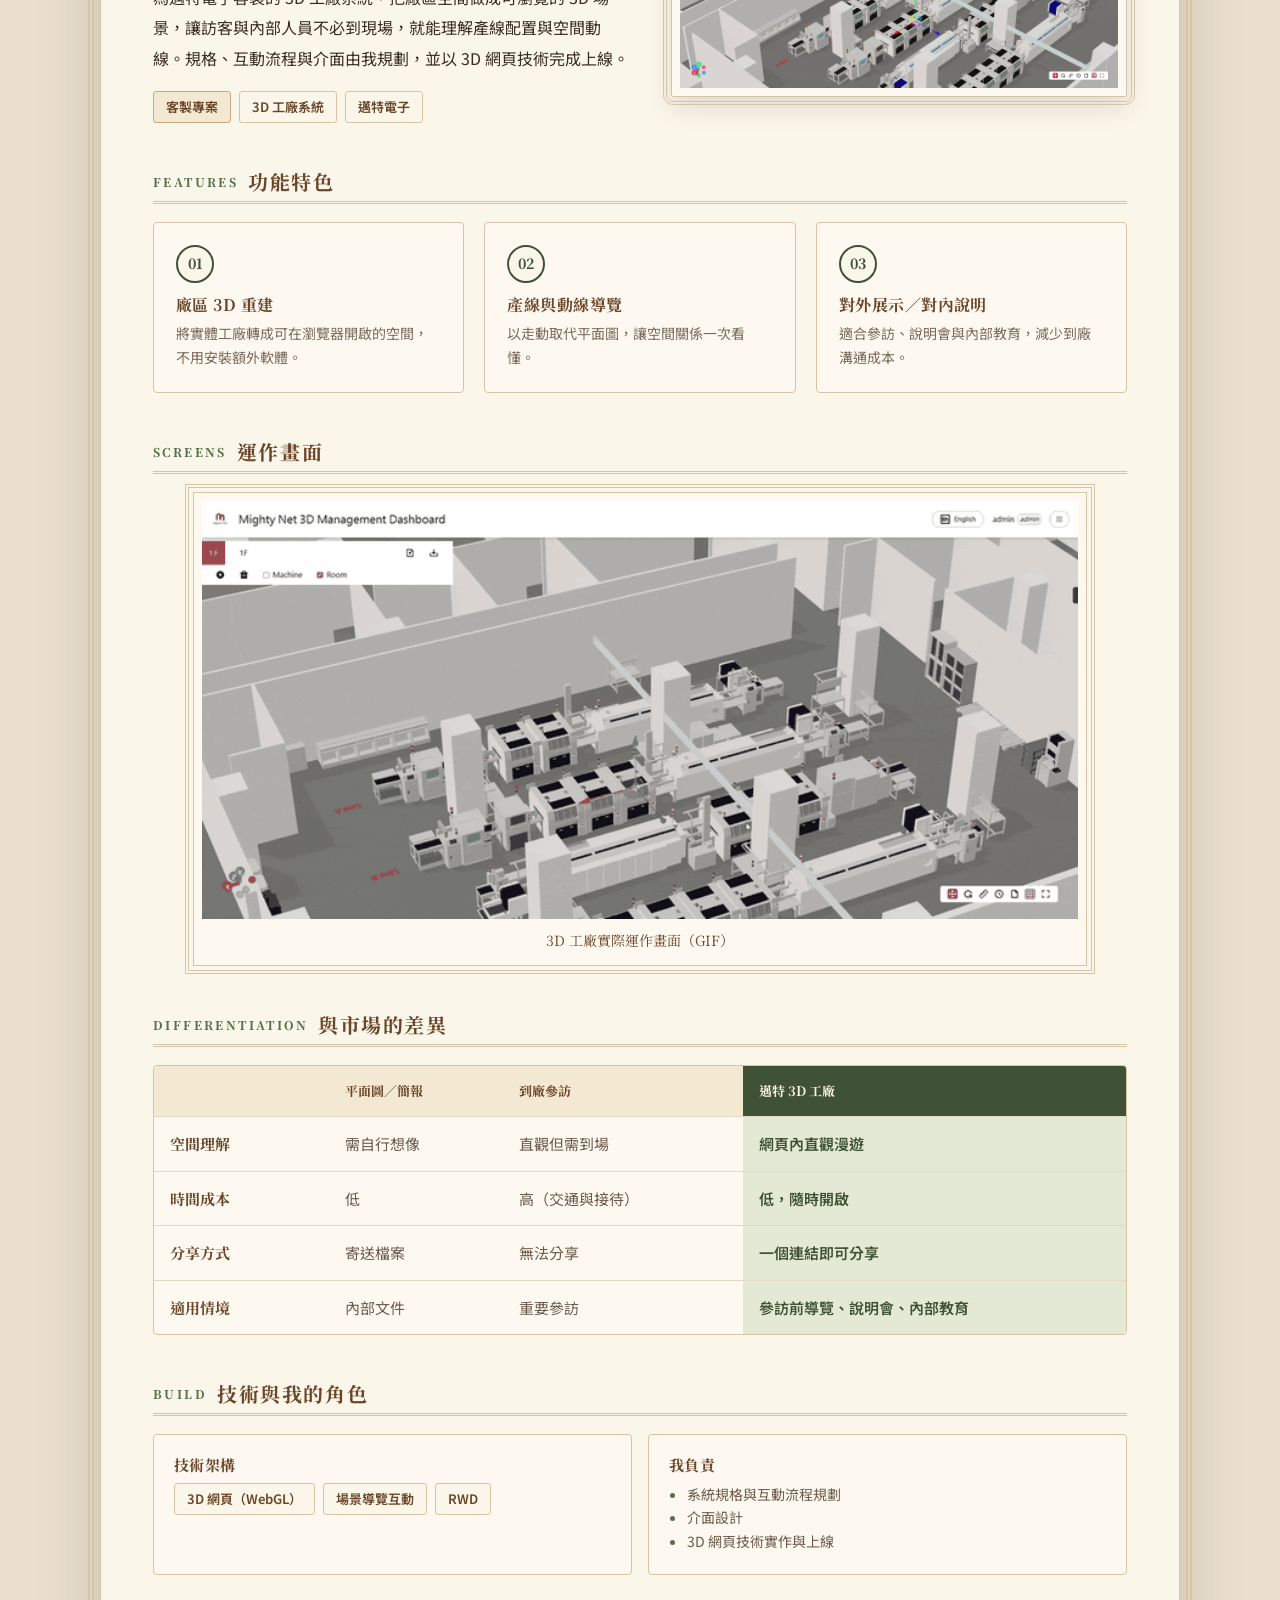
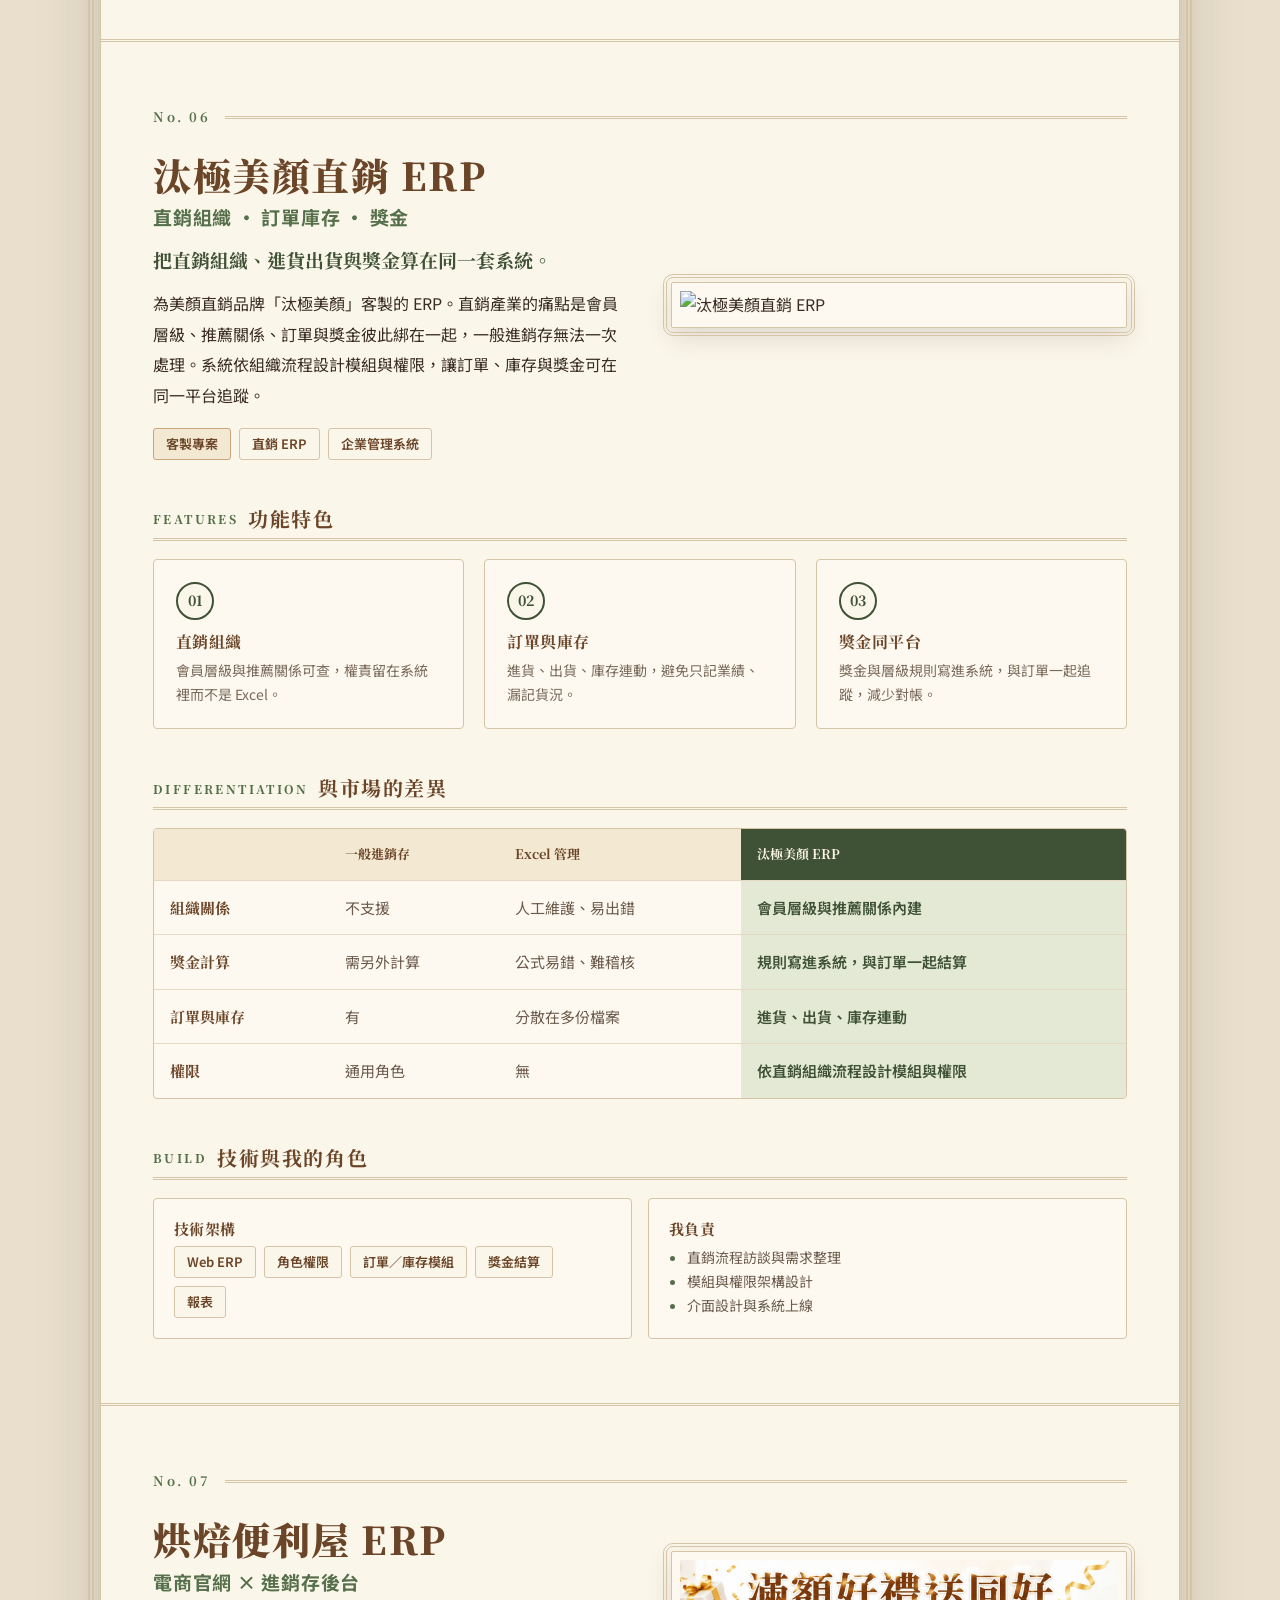
==== commit 5b60040c: "Remove logo favicon Co-Authored-By: Claude Opus 5.5 <noreply@anthropic.com>" ====
--- a/portfolio.html
+++ b/portfolio.html
@@ -5,7 +5,7 @@
 <meta name="viewport" content="width=device-width,initial-scale=1">
 <title>賴佩伶 Penny Lai｜作品集</title>
 <meta name="description" content="產品作品集：SaaS、客製 ERP、3D 展場與品牌官網。">
-<link rel="icon" href="assets/logo/introvista-LOGO_v1.svg">
+<link rel="icon" href="data:,">
 <link rel="preconnect" href="https://fonts.googleapis.com">
 <link rel="preconnect" href="https://fonts.gstatic.com" crossorigin>
 <link href="https://fonts.googleapis.com/css2?family=Noto+Sans+TC:wght@400;500;700;800&family=Noto+Serif+TC:wght@600;700;900&display=swap" rel="stylesheet">
@@ -122,7 +122,7 @@
 </section>
 
 <!-- ================= FGPAY ================= -->
-<section class="product" id="fgpay" data-cover="assets/fgpay/01.webp">
+<section class="product" id="fgpay" data-cover="assets/works/fgpay-shot.jpg" data-anim="assets/works/fgpay.gif">
   <div class="wrap">
     <div class="folio-no">No. 02</div>
     <div class="p-head">
@@ -133,7 +133,7 @@
         <p class="p-desc">把勞務報酬單與發薪流程標準化：資方建立專案產生 QR Code，接案者掃碼填寫、手寫電子簽名、上傳證件；系統依 50 兼職薪資、9A 執行業務、9B 稿費等類型自動計算扣繳稅額與二代健保補充保費，財務與專案端看到同一份資料。</p>
         <div class="p-meta"><span class="chip blue">fgpay.introvista.ai</span><span class="chip orange">已上線</span><span class="chip">Free／Pro／企業方案</span></div>
       </div>
-      <div class="p-shot" data-lb><img src="assets/fgpay/01.webp" alt="fgpay 儀表板"></div>
+      <div class="p-shot" data-lb><img src="assets/works/fgpay-shot.jpg" alt="fgpay 儀表板"></div>
     </div>
 
     <div class="sub">
@@ -371,7 +371,7 @@
 </section>
 
 <!-- ================= TAICHI ================= -->
-<section class="product" id="taichi">
+<section class="product" id="taichi" data-cover="assets/works/taichi-shot.jpg" data-anim="assets/works/taichi.gif">
   <div class="wrap">
     <div class="folio-no">No. 06</div>
     <div class="p-head">
@@ -382,16 +382,7 @@
         <div class="p-meta"><span class="chip orange">客製專案</span><span class="chip">直銷 ERP</span><span class="chip">企業管理系統</span></div>
       </div>
       <div>
-        <div class="mock" aria-label="直銷 ERP 示意">
-          <div class="mock-bar"><i></i><i></i><i></i><span>汰極美顏 ERP</span></div>
-          <div class="mock-body">
-            <div class="mock-side"><b class="on">總覽</b><b>會員</b><b>訂單</b><b>庫存</b><b>獎金</b></div>
-            <div class="mock-main">
-              <div class="mock-kpis"><div><small>訂單</small><b>▲</b></div><div><small>庫存</small><b>▲</b></div><div><small>獎金</small><b>▲</b></div></div>
-              <div class="mock-rows"><div>直銷會員與推薦關係<em>組織</em></div><div>進銷存與出貨<em>庫存</em></div><div>獎金與層級結算<em>結算</em></div></div>
-            </div>
-          </div>
-        </div>
+        <div class="p-shot" data-lb><img src="assets/works/taichi-shot.jpg" alt="汰極美顏直銷 ERP"></div>
       </div>
     </div>
     <div class="sub">
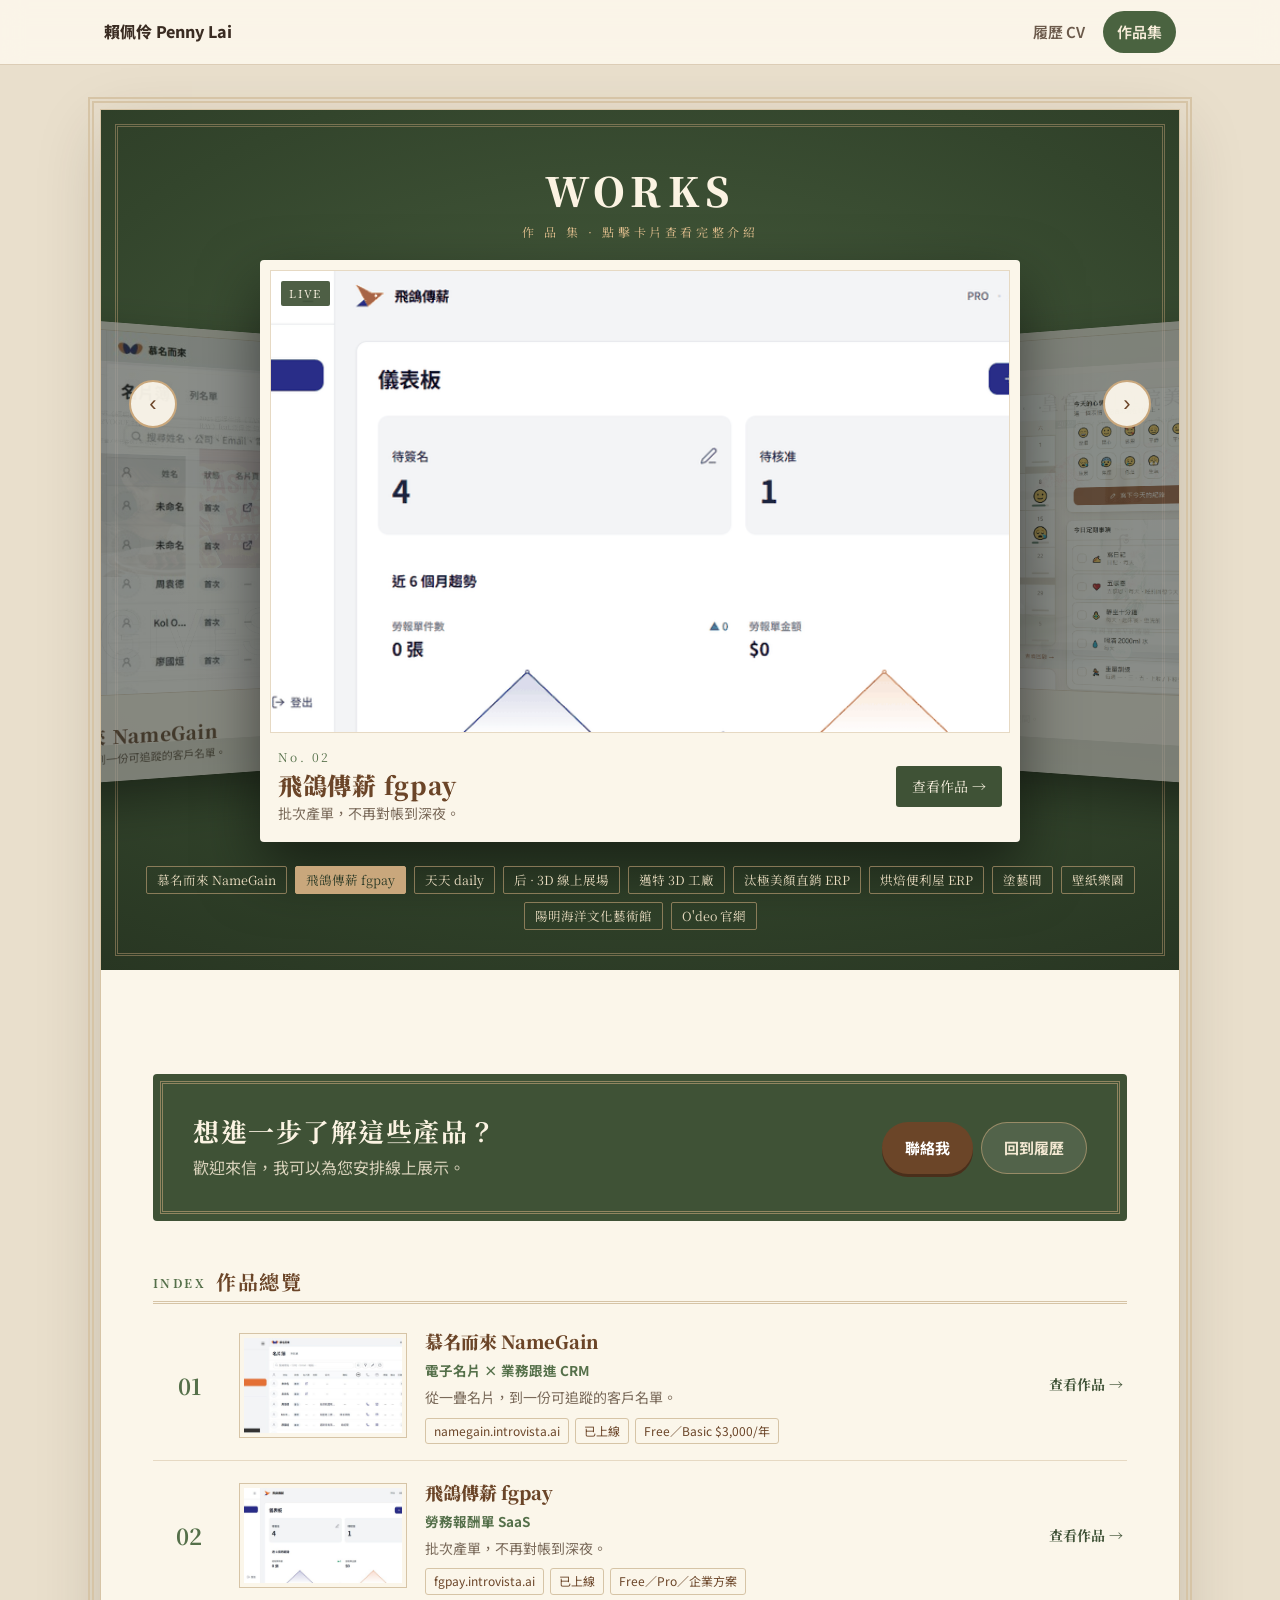
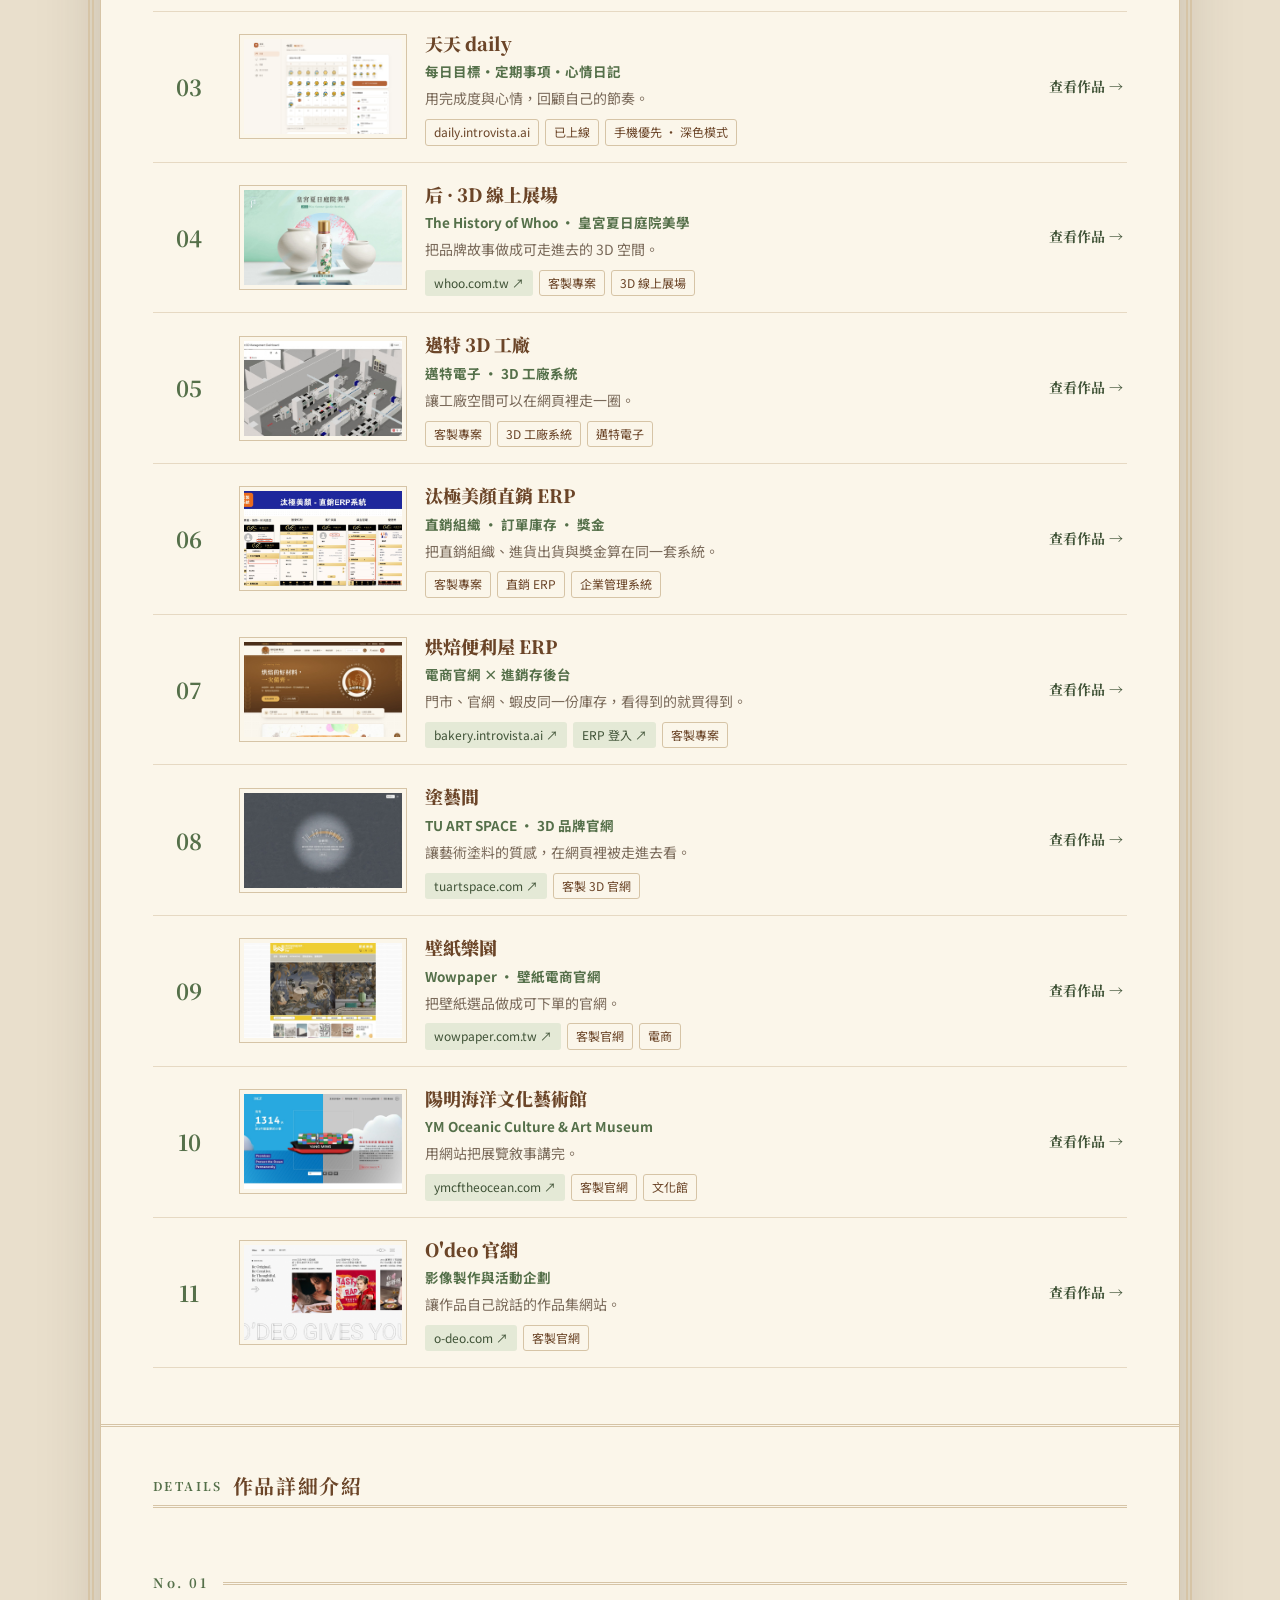
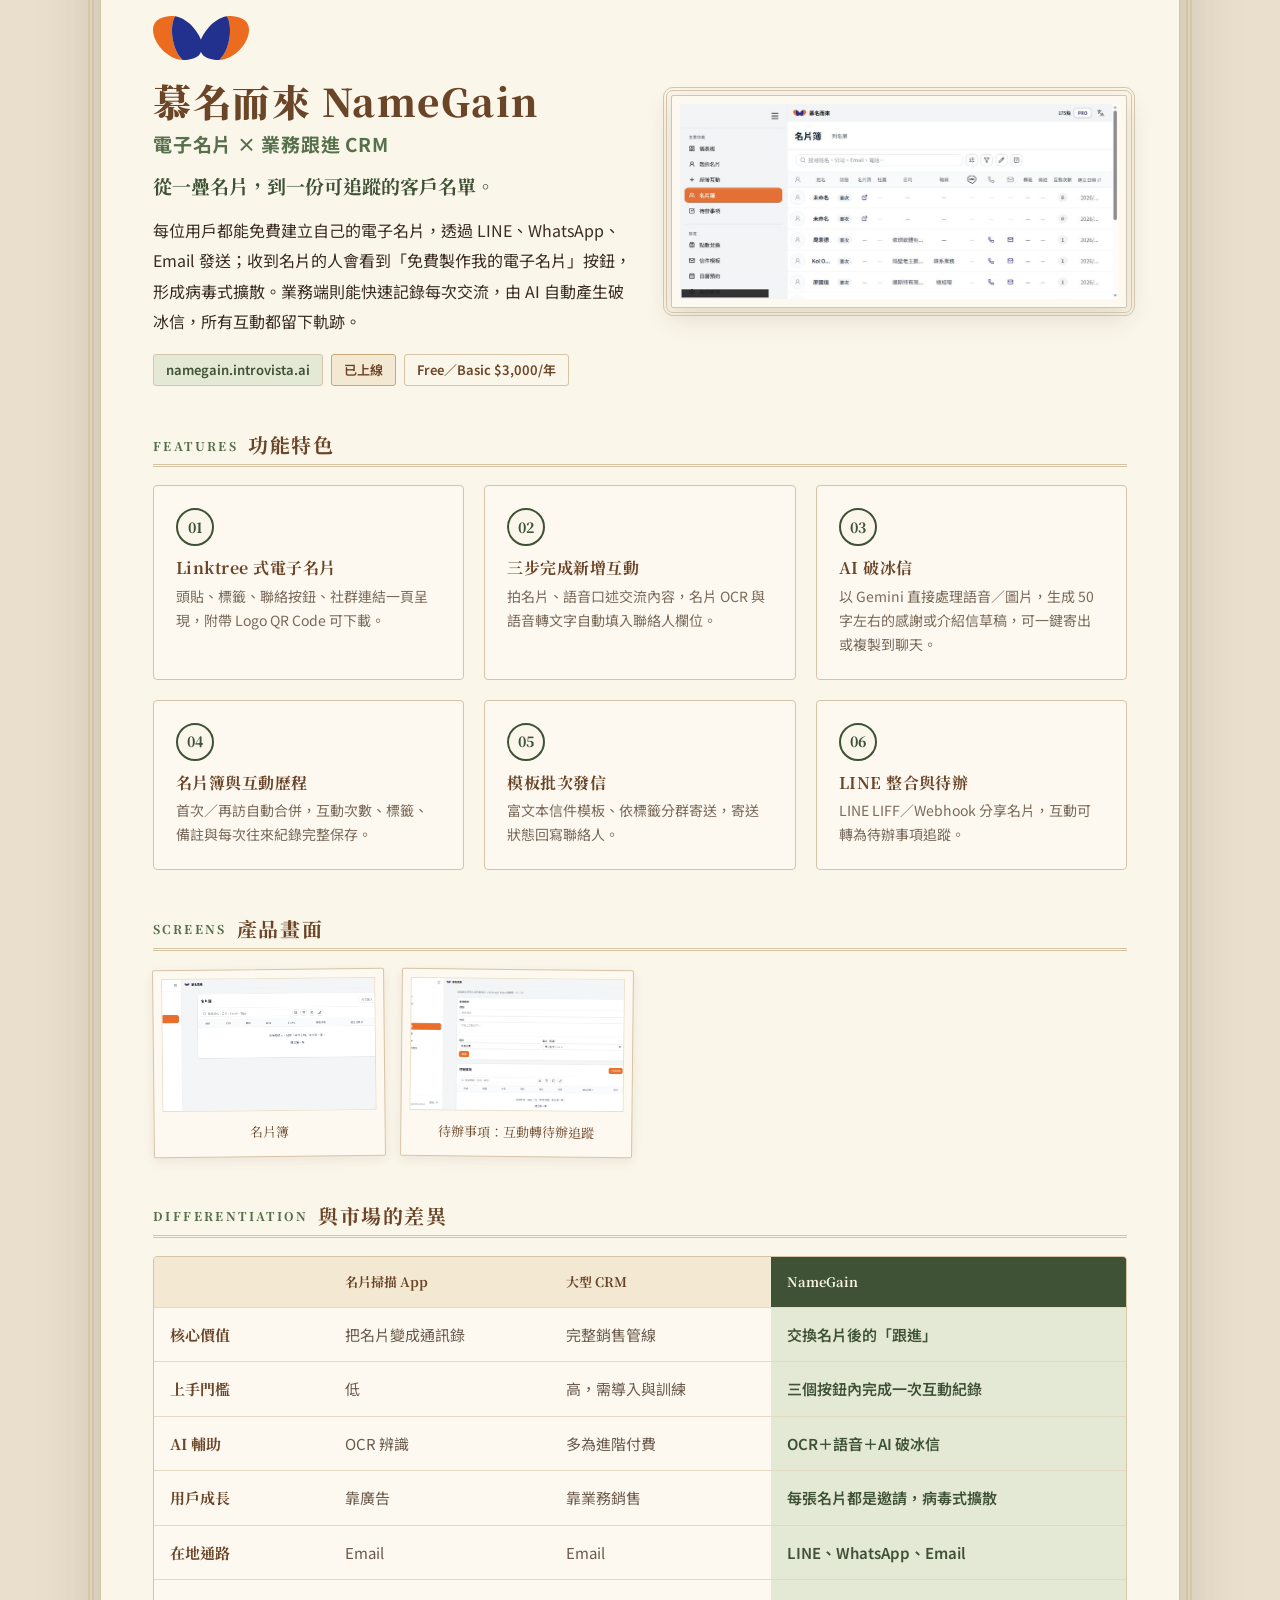
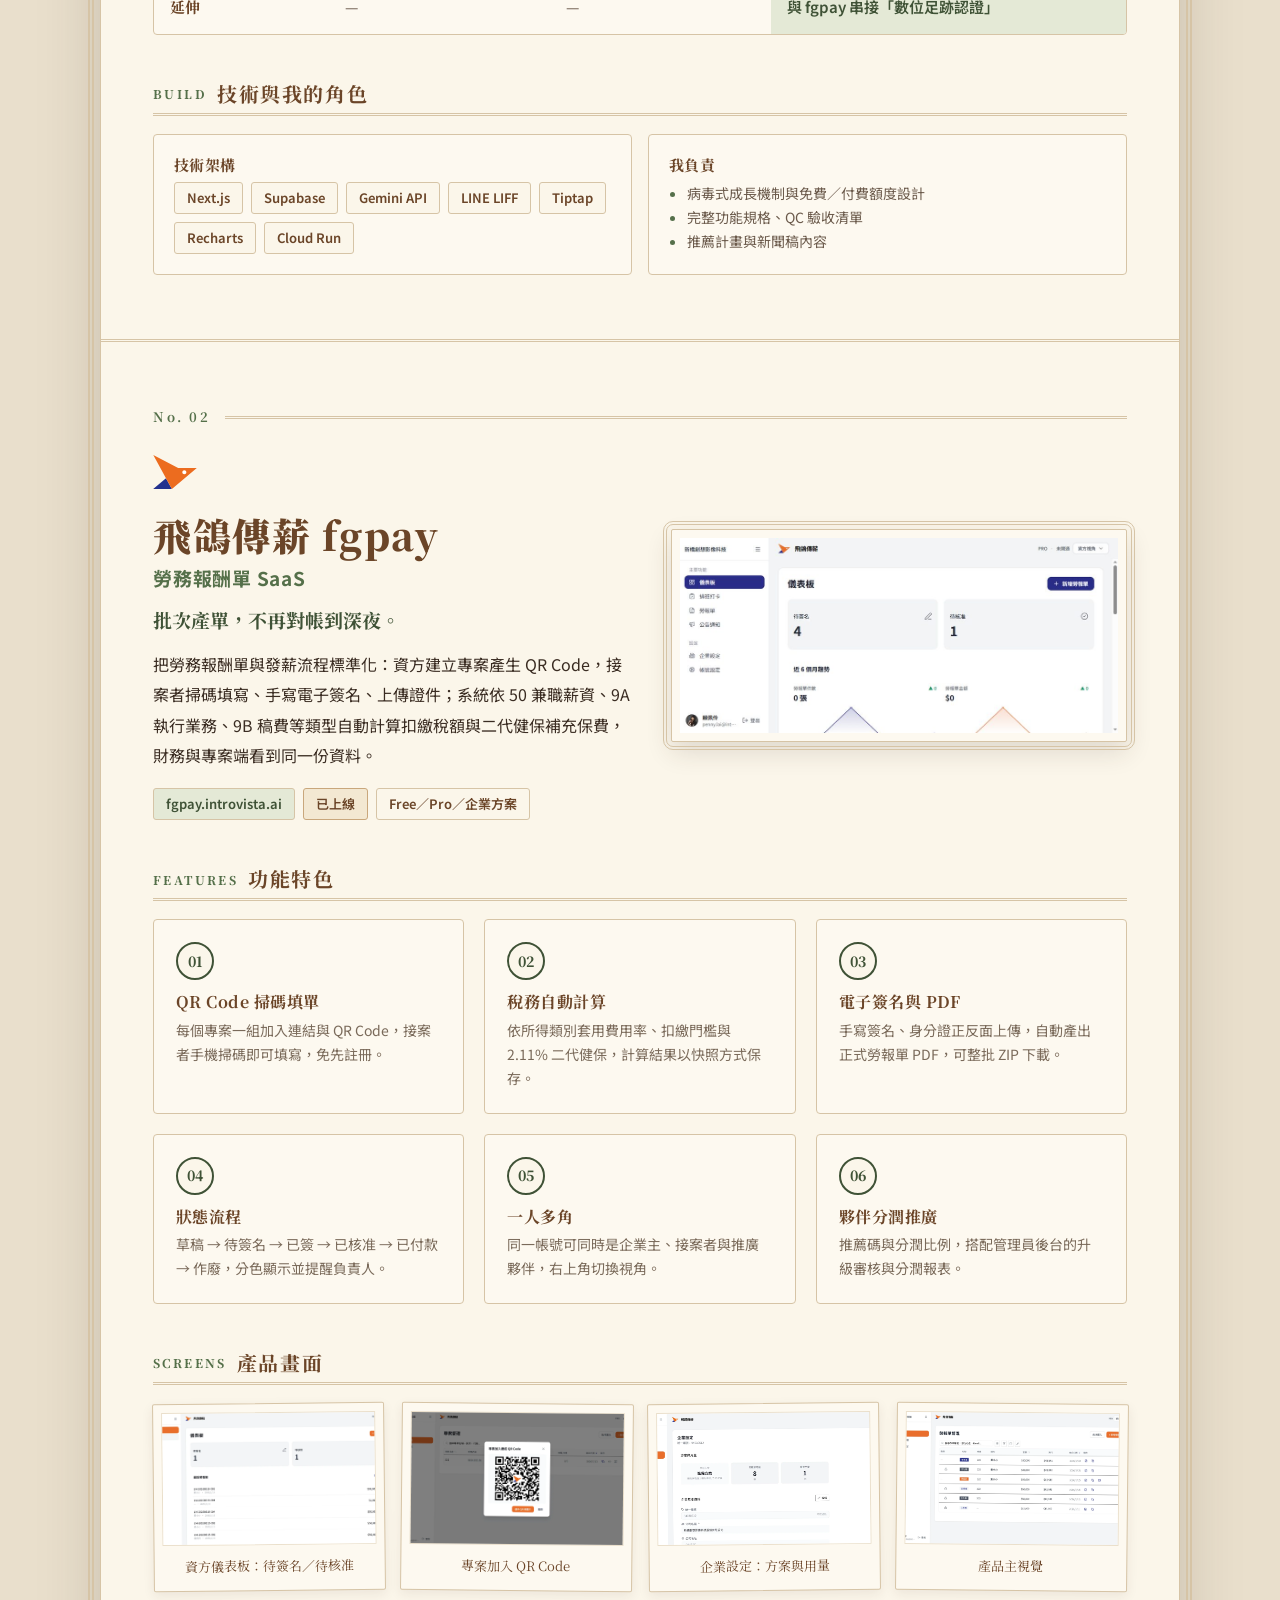
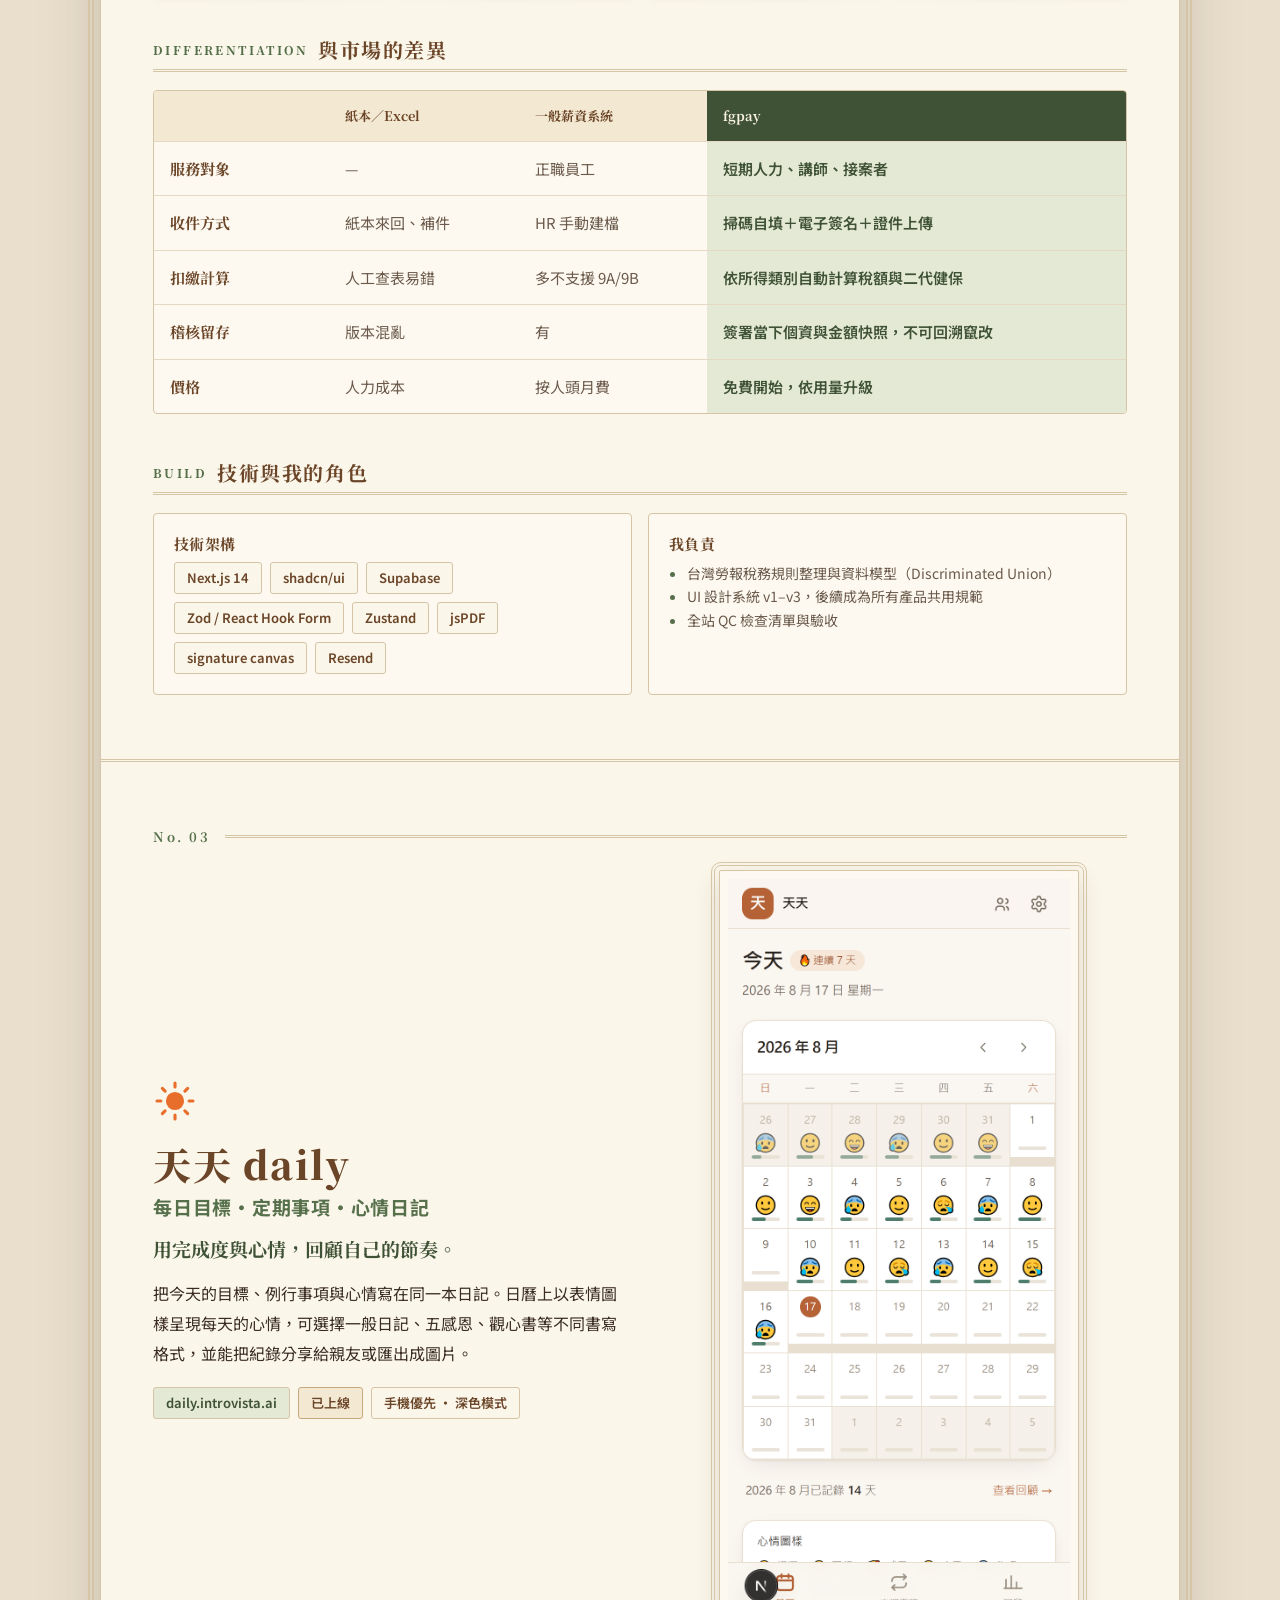
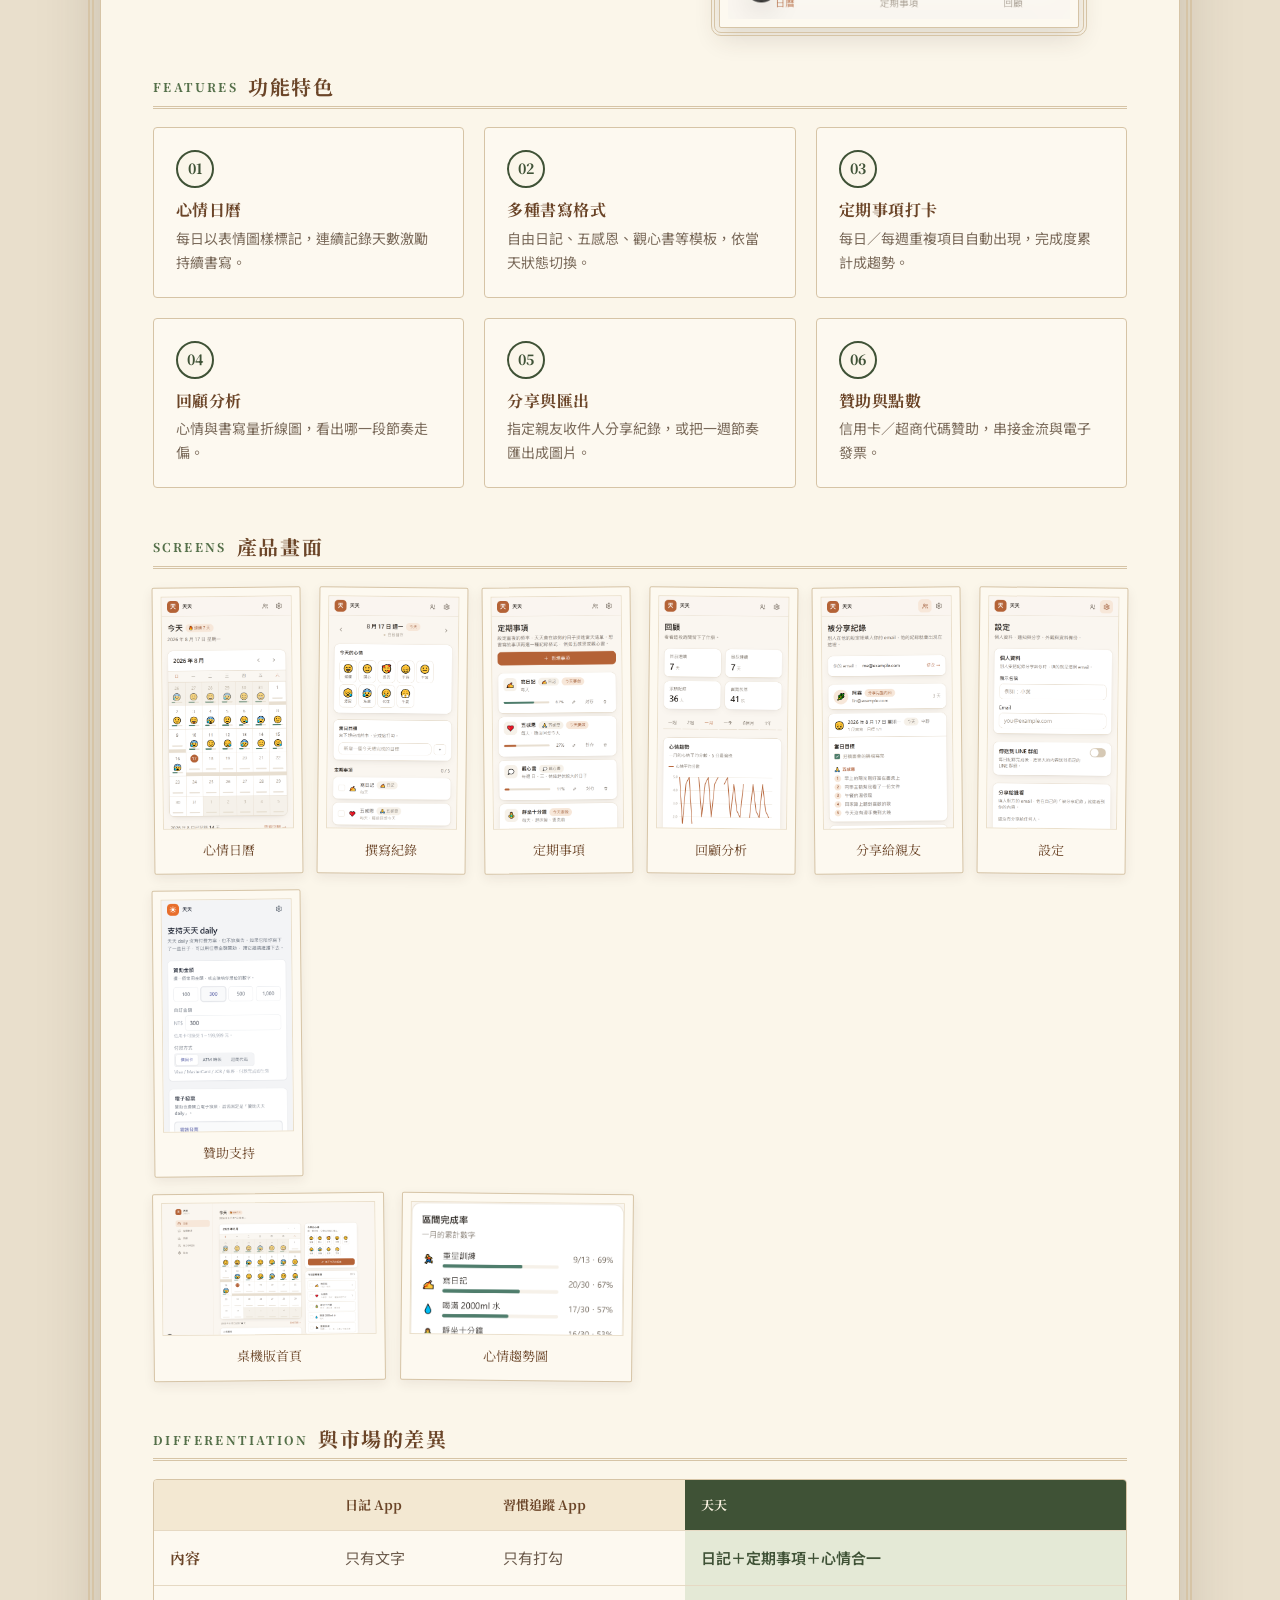
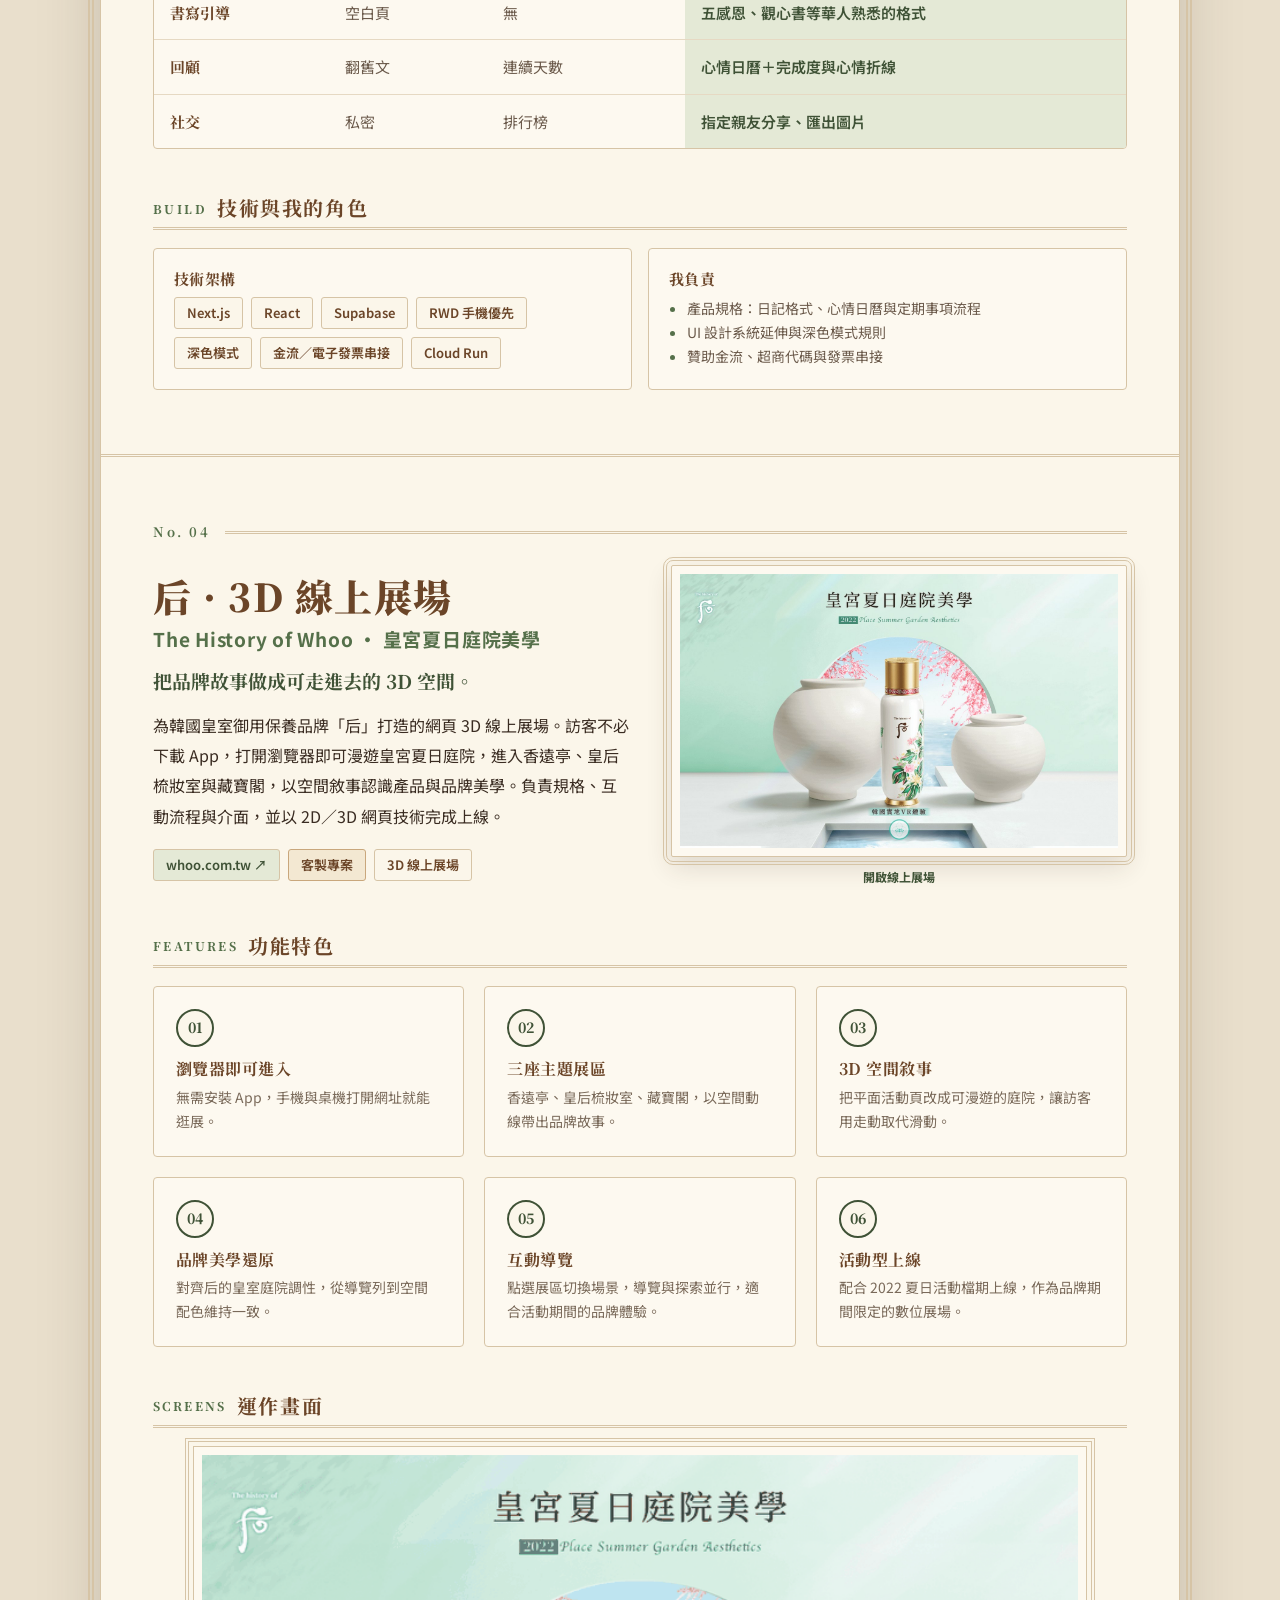
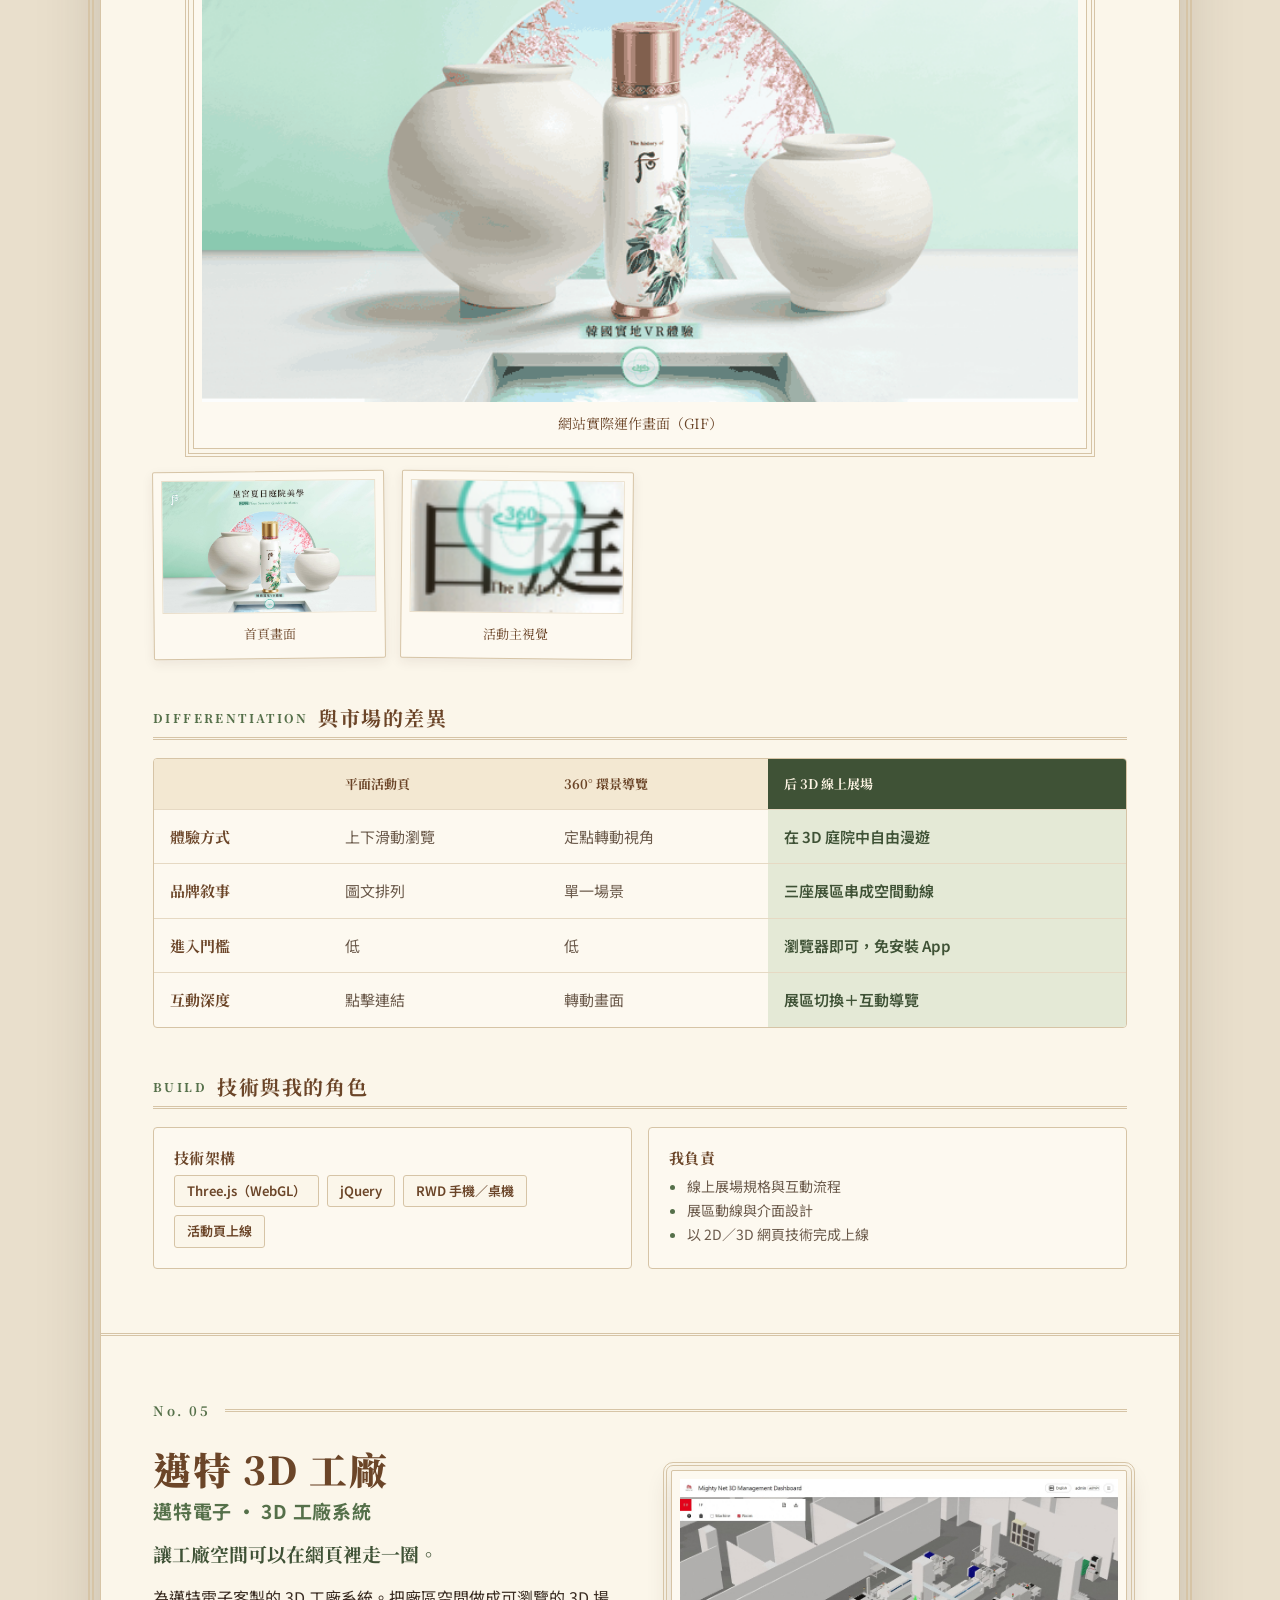
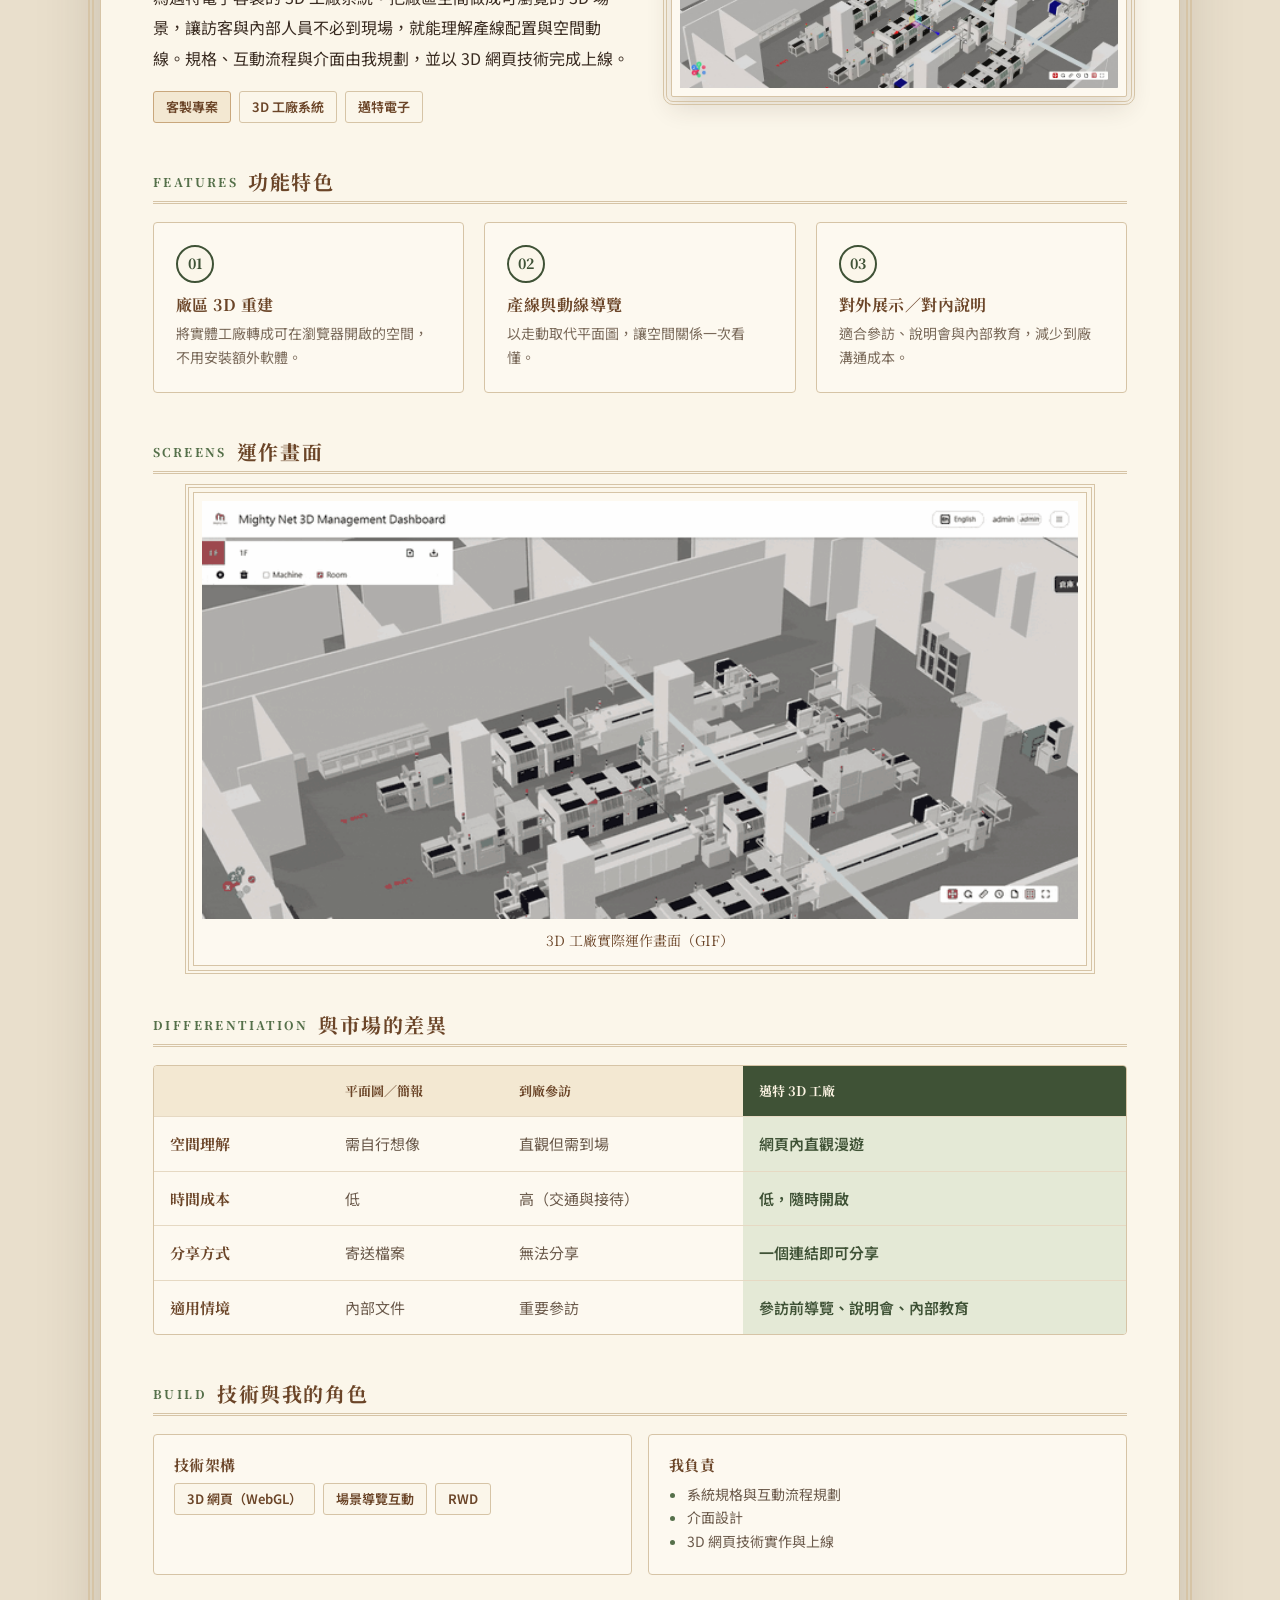
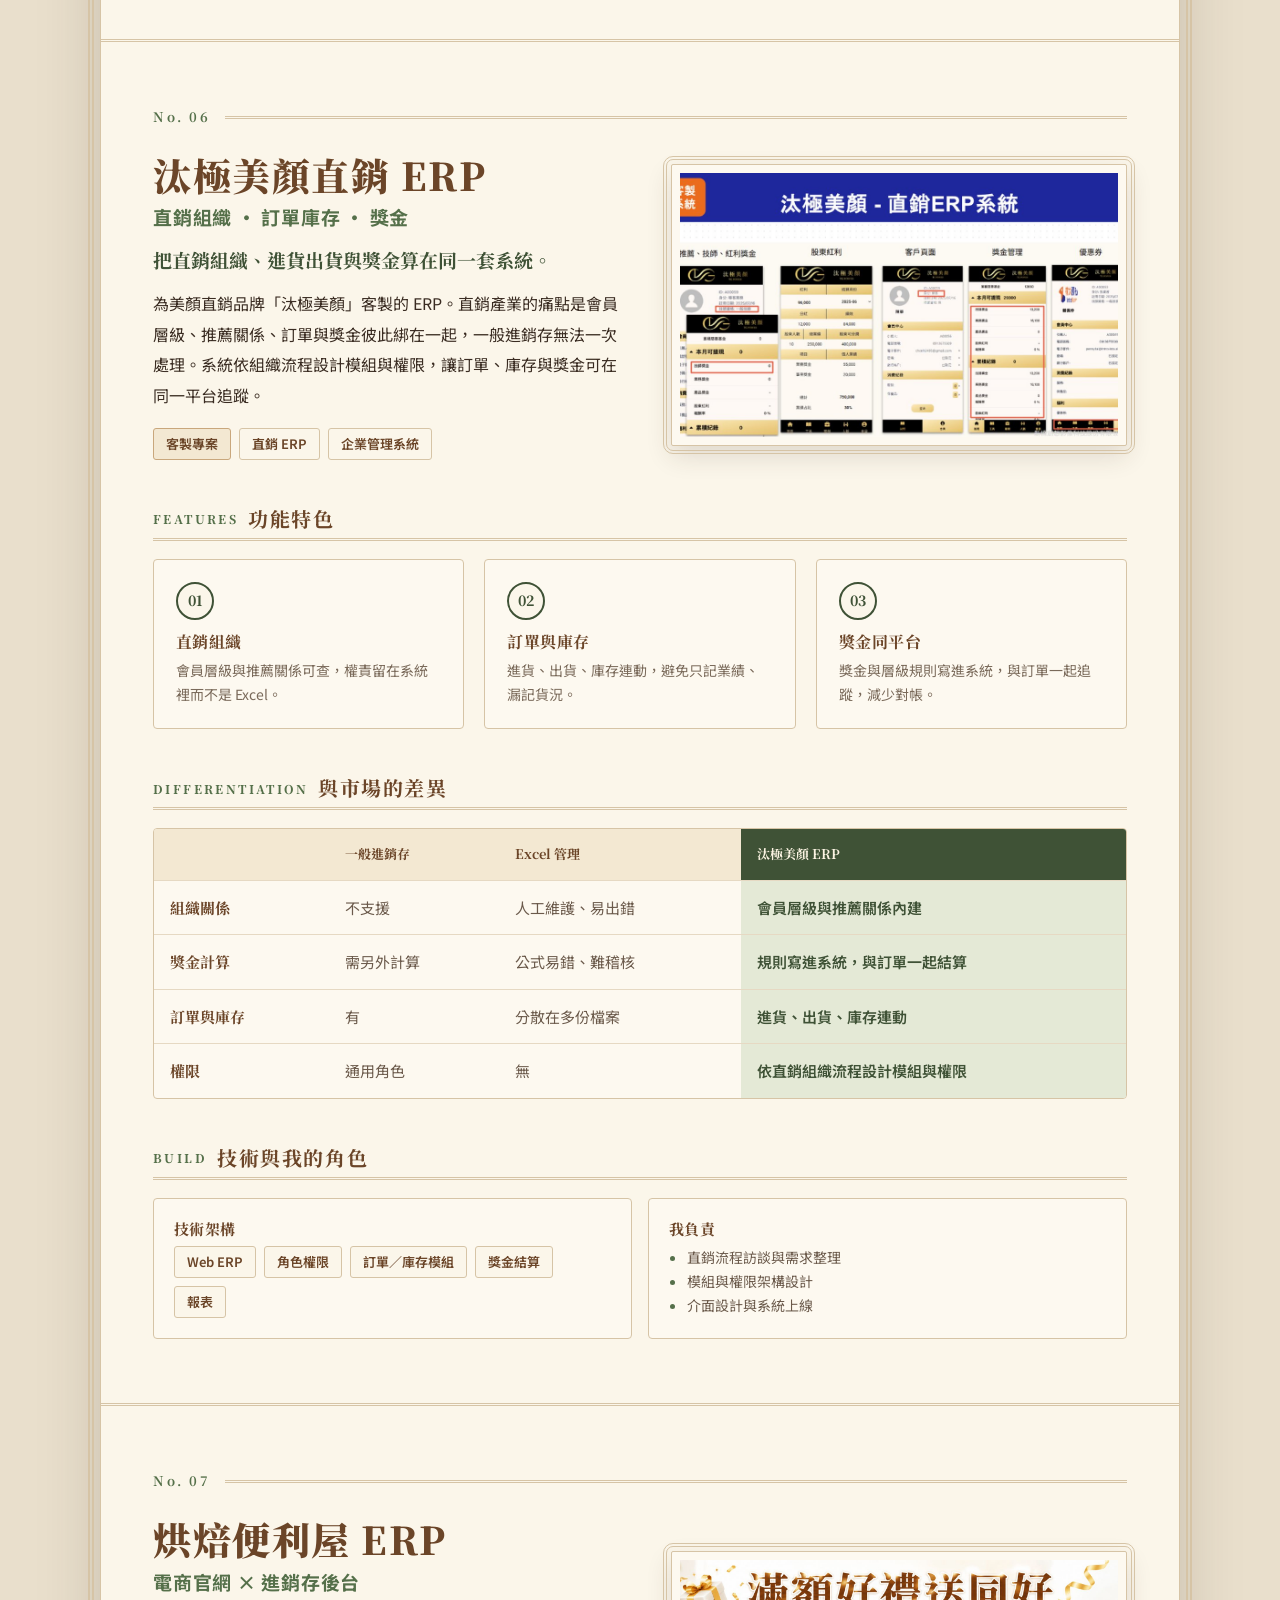
==== commit 2f43dbb2: "Add fgpay carousel GIF and Taichi full-slide cover. EOF  Co-authored-by: Cursor <cursoragent@cursor." ====
--- a/portfolio.html
+++ b/portfolio.html
@@ -371,7 +371,7 @@
 </section>
 
 <!-- ================= TAICHI ================= -->
-<section class="product" id="taichi" data-cover="assets/works/taichi-shot.jpg" data-anim="assets/works/taichi.gif">
+<section class="product" id="taichi" data-cover="assets/works/taichi-shot.jpg">
   <div class="wrap">
     <div class="folio-no">No. 06</div>
     <div class="p-head">
